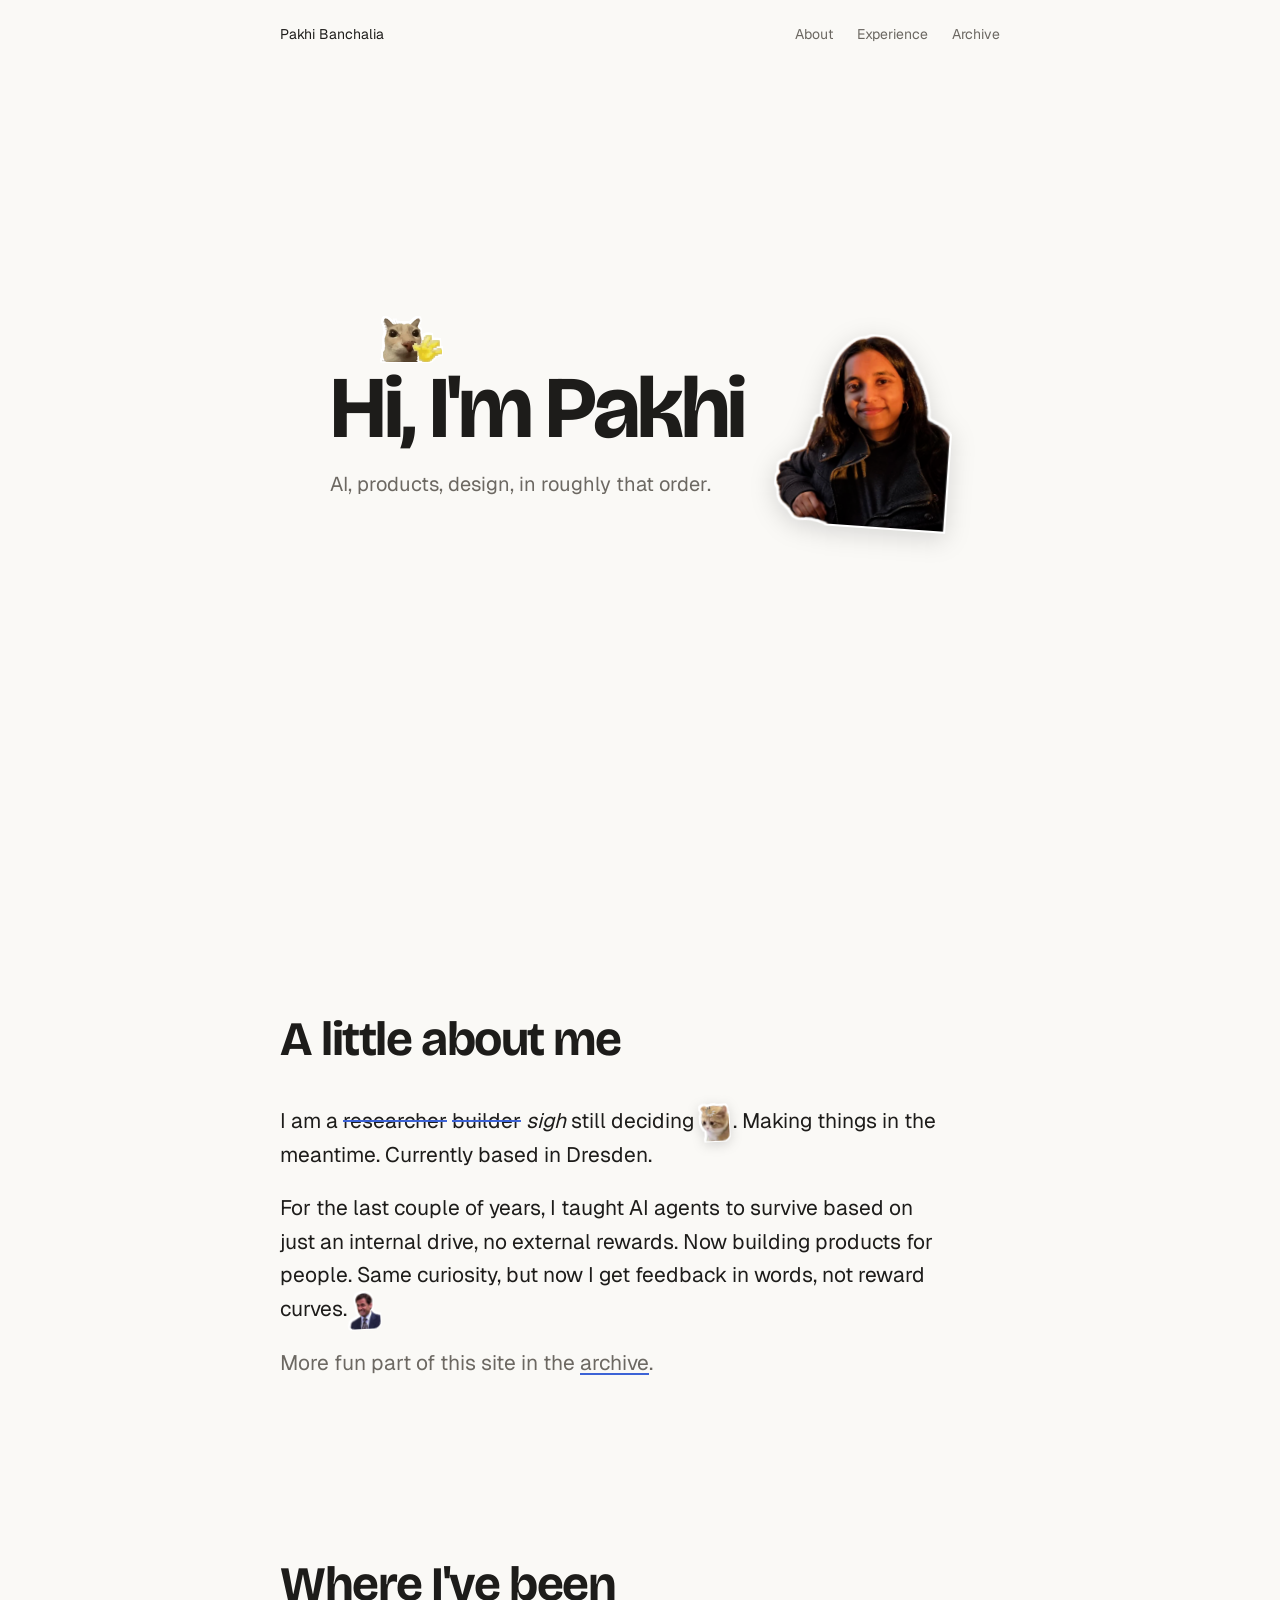
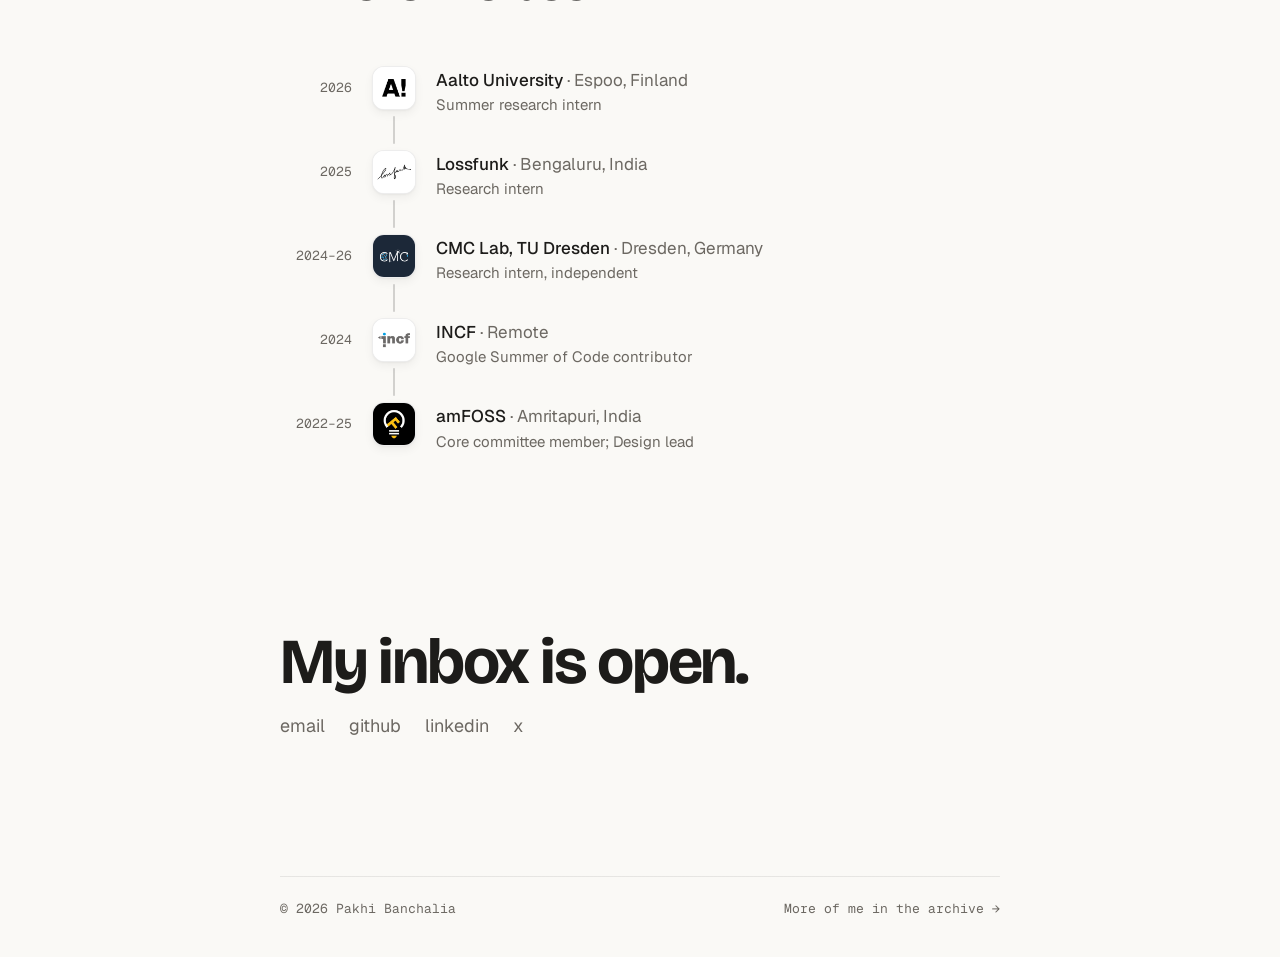
==== index.html @ 41690413 "Stickers, hover experience timeline, logos Hero: a waving cat sticker perched above the heading; the" ====
<!doctype html>
<html lang="en">
<head>
  <meta charset="utf-8">
  <meta name="viewport" content="width=device-width, initial-scale=1">
  <title>Pakhi Banchalia</title>
  <meta name="description" content="Pakhi Banchalia's corner of the internet.">
  <link rel="preconnect" href="https://fonts.googleapis.com">
  <link rel="preconnect" href="https://fonts.gstatic.com" crossorigin>
  <link href="https://fonts.googleapis.com/css2?family=Bricolage+Grotesque:opsz,wdth,wght@12..96,75..100,400..800&family=Geist:wght@400;500&family=Geist+Mono&display=swap" rel="stylesheet">
  <link rel="stylesheet" href="styles.css?v=2">
  <script src="palette.js"></script>
  <script src="hello.js?v=2" defer></script>
</head>
<body>
  <header class="top">
    <a class="name" href="/">Pakhi Banchalia</a>
    <nav aria-label="Main">
      <a href="#about">About</a>
      <a href="#experience">Experience</a>
      <a href="archive.html">Archive</a>
    </nav>
  </header>

  <main class="canvas">
    <div class="hello">
      <h1>Hi, I'm Pakhi</h1>
      <img class="wave pic-anim" src="assets/helou.webp" alt="" width="200" height="147">
      <figure class="me">
        <img src="assets/pakhi-cutout.png" alt="Pakhi, smiling, in a dark jacket" width="500" height="560">
      </figure>
      <p class="what" id="what" role="button" tabindex="0" aria-live="polite" title="Click for another">AI, products, design, in roughly that order.</p>
      <template id="what-lines">
        <span>AI, products, design, in roughly that order.</span>
        <span>I'm a <s>researcher</s> <s>builder</s> still deciding. Making things in the meantime.</span>
        <span>Somewhere between AI, product and design. Usually building something.</span>
        <span>Drop me into something I don't know yet. Give me a few weeks.</span>
        <span>Still figuring out my job title. Pretty sure it involves making things.</span>
      </template>
    </div>
  </main>

  <!-- Wireframe from here down: grey boxes stand in for real content. -->
  <section class="block" id="about">
    <header class="block-head">

      <h2>A little about me</h2>
    </header>
    <div class="about">
      <p>I am a <s>researcher</s> <s>builder</s> <em>sigh</em> still deciding<img class="pic pic-flip" src="assets/loading-cat.png" alt="An orange kitten with a loading spinner on its head" width="230" height="280">. Making things in the meantime. Currently based in Dresden.</p>
      <p>For the last couple of years, I taught AI agents to survive based on just an internal drive, no external rewards. Now building products for people. Same curiosity, but now I get feedback in words, not reward curves.<img class="pic pic-tuck pic-anim" src="assets/michael-scott.webp" alt="Michael Scott grimacing" width="160" height="171"></p>
      <p>More fun part of this site in the <a href="archive.html">archive</a>.</p>
    </div>
  </section>

  <section class="block" id="experience">
    <header class="block-head">

      <h2>Where I've been</h2>
    </header>
    <ul class="roles">
      <li>
        <span class="when">2026</span>
        <span class="logo" aria-hidden="true"><img src="assets/logos/aalto.png" alt="" width="160" height="160"></span>
        <div class="entry">
          <button class="head" type="button" aria-expanded="false">
            <span class="org">Aalto University <span class="loc">· Espoo, Finland</span></span>
            <span class="title">Summer research intern</span>
          </button>
          <div class="more"><p class="did">Worked on empowerment-based assistance in multi-agent RL: giving an assistant a real body in the environment and measuring how that changes the help it can give.</p></div>
        </div>
      </li>
      <li>
        <span class="when">2025</span>
        <span class="logo" aria-hidden="true"><img src="assets/logos/lossfunk.png" alt="" width="160" height="160"></span>
        <div class="entry">
          <button class="head" type="button" aria-expanded="false">
            <span class="org">Lossfunk <span class="loc">· Bengaluru, India</span></span>
            <span class="title">Research intern</span>
          </button>
          <div class="more"><p class="did">Built agents in Crafter that have to juggle hunger, energy and safety, and tested how different drives and rewards change the way they explore and survive.</p></div>
        </div>
      </li>
      <li>
        <span class="when">2024–26</span>
        <span class="logo" aria-hidden="true"><img src="assets/logos/cmc.png" alt="" width="160" height="160"></span>
        <div class="entry">
          <button class="head" type="button" aria-expanded="false">
            <span class="org">CMC Lab, TU Dresden <span class="loc">· Dresden, Germany</span></span>
            <span class="title">Research intern, independent</span>
          </button>
          <div class="more"><p class="did">Designed RL agents with internal drives to see what they keep and generalise as their tasks change, then decoded movement and internal state from their network activity.</p></div>
        </div>
      </li>
      <li>
        <span class="when">2024</span>
        <span class="logo" aria-hidden="true"><img src="assets/logos/incf.png" alt="" width="160" height="160"></span>
        <div class="entry">
          <button class="head" type="button" aria-expanded="false">
            <span class="org">INCF <span class="loc">· Remote</span></span>
            <span class="title">Google Summer of Code contributor</span>
          </button>
          <div class="more"><p class="did">Grew a worm embryo cell by cell with a graph neural cellular automaton, learning where each new cell sits in 3D as it divides. Also turned the embryo data into interactive maps, released as open-source code.</p></div>
        </div>
      </li>
      <li>
        <span class="when">2022–25</span>
        <span class="logo" aria-hidden="true"><img src="assets/logos/amfoss.png" alt="" width="160" height="160"></span>
        <div class="entry">
          <button class="head" type="button" aria-expanded="false">
            <span class="org">amFOSS <span class="loc">· Amritapuri, India</span></span>
            <span class="title">Core committee member; Design lead</span>
          </button>
          <div class="more"><p class="did">Helped run a student open-source community: weekly project check-ins, nudging stalled work, and linking members with staff and the founder. Also led the design team, including the amfoss.in redesign.</p></div>
        </div>
      </li>
    </ul>
  </section>

  <section class="block contact" id="contact">
    <p class="say">My inbox is open.</p>
    <p class="links"><a href="#">email</a><a href="#">github</a><a href="#">linkedin</a><a href="#">x</a></p>
  </section>

  <footer class="foot">
    <span>© 2026 Pakhi Banchalia</span>
    <a href="archive.html">More of me in the archive <span aria-hidden="true">→</span></a>
  </footer>
</body>
</html>
---- styles.css ----
:root {
  --display: "Bricolage Grotesque", "Geist", system-ui, sans-serif;
  --text: "Geist", system-ui, sans-serif;
  --mono: "Geist Mono", ui-monospace, monospace;

  /* One column for the whole site: header, sections and footer share it. */
  --page: 720px;
  --gutter: 32px;
}

/* Palettes. Everything on the site uses these four tokens, never a raw colour,
   so the background can be decided at the end. Soft and accent are tuned per
   palette to stay at 4.5:1 or better against the paper. */
:root,
[data-palette="off-white"]   { --paper: #faf9f6; --ink: #1d1c1a; --soft: #6c6862; --accent: #3c63d6; }
[data-palette="sage"]        { --paper: #e6ebe0; --ink: #1f241d; --soft: #5c6657; --accent: #46663f; }
[data-palette="deep-sage"]   { --paper: #d6dfcd; --ink: #1c2219; --soft: #525d4c; --accent: #3a5a34; }
[data-palette="baby-blue"]   { --paper: #e5eef6; --ink: #1a2028; --soft: #566577; --accent: #2f5ea8; }
[data-palette="powder-blue"] { --paper: #d6e5f1; --ink: #18202a; --soft: #4f6073; --accent: #24548f; }
[data-palette="butter"]      { --paper: #f7f1dc; --ink: #262116; --soft: #6d6450; --accent: #b0522a; }
[data-palette="blush"]       { --paper: #f6e8e5; --ink: #28201f; --soft: #73605d; --accent: #b03c5c; }
[data-palette="lavender"]    { --paper: #ebe8f4; --ink: #1f1d28; --soft: #625e75; --accent: #5a48b2; }
[data-palette="peach"]       { --paper: #f9e9de; --ink: #2a1f19; --soft: #76604f; --accent: #a2421c; }
[data-palette="mint"]        { --paper: #e3f2eb; --ink: #17231d; --soft: #53685d; --accent: #25775a; }
[data-palette="oat"]         { --paper: #efebe3; --ink: #221e19; --soft: #655d52; --accent: #7a4a2c; }

:root { --line: color-mix(in srgb, var(--ink) 9%, transparent); }

* { box-sizing: border-box; }

html { background: var(--paper); }

body {
  margin: 0;
  color: var(--ink);
  font-family: var(--text);
  font-size: 16px;
  line-height: 1.55;
  -webkit-font-smoothing: antialiased;
}

a { color: inherit; text-decoration: none; }

.top {
  display: flex;
  justify-content: space-between;
  align-items: center;
  flex-wrap: wrap;
  gap: 8px 20px;
  max-width: calc(var(--page) + 2 * var(--gutter));
  margin: 0 auto;
  padding: 24px var(--gutter);
  font-size: 14px;
}

.top .name { white-space: nowrap; }
.top nav { display: flex; gap: 24px; }
.top nav a { color: var(--soft); transition: color 0.2s; }
.top nav a:hover { color: var(--ink); }

.canvas {
  /* One screen tall, but capped so very tall monitors don't get a wall of space. */
  min-height: min(calc(100svh - 76px), 900px);
  display: grid;
  place-items: center;
  padding: 0 var(--gutter) min(12vh, 100px);
}

/* Hello: the heading and its cut-out share a row, the line sits under both. */
.hello {
  display: grid;
  grid-template-columns: auto auto;
  grid-template-areas:
    "title me"
    "what  me";
  align-items: center;
  column-gap: clamp(16px, 3vw, 36px);
  row-gap: 18px;
}

.hello h1 {
  grid-area: title;
  align-self: end;
  margin: 0;
  font-family: var(--display);
  font-weight: 700;
  font-size: clamp(48px, 8vw, 88px);
  line-height: 1;
  letter-spacing: -0.035em;
}

/* The waving cat perches on top of "Hi, I'm". It shares the heading's grid cell,
   sits on the heading's bottom edge, then is lifted by exactly one heading-height. */
.hello .wave {
  grid-area: title;
  justify-self: start;
  align-self: end;
  height: 44px;
  width: auto;
  transform: translate(52px, calc(-1 * clamp(48px, 8vw, 88px) - 2px));
}

.hello .what {
  grid-area: what;
  align-self: start;
  margin: 0;
  max-width: 32ch;
  font-size: clamp(17px, 1.6vw, 20px);
  line-height: 1.45;
  color: var(--soft);
  cursor: pointer;
  border-radius: 4px;
  transition: opacity 0.18s ease, transform 0.18s ease;
}

.hello .what:focus-visible { outline: 2px solid var(--accent); outline-offset: 4px; }
.hello .what.leaving { opacity: 0; transform: translateY(4px); }

.hello .what s,
.about s {
  text-decoration-thickness: 1.5px;
  text-decoration-color: var(--accent);
}

/* The cut-out sits like a sticker: slight tilt, white edge. */
.me {
  grid-area: me;
  margin: 0;
  width: clamp(110px, 14vw, 170px);
  transform: rotate(4deg);
}

.me img {
  display: block;
  width: 100%;
  height: auto;
  filter: drop-shadow(0 0 0 #fff) drop-shadow(2px 0 0 #fff) drop-shadow(-2px 0 0 #fff)
          drop-shadow(0 2px 0 #fff) drop-shadow(0 -2px 0 #fff) drop-shadow(0 6px 12px rgba(0, 0, 0, 0.14));
}

/* Moving stickers. The cut-out sits still until clicked, then swings like a
   wiper from its bottom edge: 1.2s per swing, 3 swings. The kitten looks
   left and right. */
.me img { transform-origin: 50% 100%; cursor: pointer; }
.me img.swinging { animation: sway 1.2s ease-in-out 3; }
@keyframes sway {
  0%, 100% { transform: rotate(0deg); }
  25% { transform: rotate(-4deg); }
  75% { transform: rotate(4deg); }
}

img.pic-flip { animation: look 1s steps(1) infinite; }
@keyframes look {
  0% { transform: rotate(-3deg) scaleX(1); }
  50% { transform: rotate(3deg) scaleX(-1); }
}

@media (prefers-reduced-motion: reduce) {
  .me img, img.pic-flip { animation: none; }
}

/* ── Sections below the fold ──────────────────────────── */

.block {
  position: relative;
  max-width: calc(var(--page) + 2 * var(--gutter));
  margin: 0 auto;
  padding: 120px var(--gutter) 40px;
}

.block-head { margin-bottom: 40px; }

.block h2 {
  margin: 0;
  font-family: var(--display);
  font-weight: 700;
  font-size: clamp(32px, 4.5vw, 48px);
  line-height: 1.05;
  letter-spacing: -0.03em;
}

.about { max-width: 60ch; }

.about p {
  margin: 0 0 20px;
  font-size: clamp(18px, 2vw, 21px);
  line-height: 1.6;
}

.about p:last-child { color: var(--soft); }

.about a {
  text-decoration: underline;
  text-decoration-color: var(--accent);
  text-decoration-thickness: 1.5px;
  text-underline-offset: 3px;
}

/* Little pictures that sit in the sentence. The placeholder chips become
   <img>s or looping gifs of each project. */
.pic {
  display: inline-block;
  width: 2.4em;
  height: 1.5em;
  vertical-align: -0.35em;
  border: 1.5px dashed color-mix(in srgb, var(--ink) 25%, transparent);
  border-radius: 7px;
  transform: rotate(-3deg);
}

.pic:nth-of-type(even) { transform: rotate(3deg); }

/* Cut-out stickers in a sentence: same white edge as the hero cut-out. */
img.pic {
  width: auto;
  height: 1.7em;
  margin: -0.25em 0.15em -0.25em 0.3em;
  vertical-align: middle;
  border: 0;
  filter: drop-shadow(0 0 0 #fff) drop-shadow(1.5px 0 0 #fff) drop-shadow(-1.5px 0 0 #fff)
          drop-shadow(0 1.5px 0 #fff) drop-shadow(0 -1.5px 0 #fff) drop-shadow(0 3px 6px rgba(0, 0, 0, 0.14));
}

/* Animated stickers: white edge only. A soft shadow redraws every frame
   as the outline changes, and reads as a shaky haze. */
img.pic-anim {
  filter: drop-shadow(0 0 0 #fff) drop-shadow(1.5px 0 0 #fff) drop-shadow(-1.5px 0 0 #fff)
          drop-shadow(0 1.5px 0 #fff) drop-shadow(0 -1.5px 0 #fff);
}

/* For cut-outs with empty space beside the subject (shoulders reaching the edge). */
img.pic-tuck { margin-left: 0; }

/* Experience: year, logo, then place and title. Clicking the title opens what
   I did there. A line runs between the logos, from one to the next. */
.roles {
  --logo: 44px;
  --when: 72px;
  --gap: 20px;
  --row: 16px;          /* space above and below each entry */
  list-style: none;
  margin: 0;
  padding: 0;
}

.roles li {
  position: relative;
  display: grid;
  grid-template-columns: var(--when) var(--logo) minmax(0, 1fr);
  column-gap: var(--gap);
  align-items: start;
  padding: var(--row) 0;
}

/* the line: from just under this logo to just above the next one */
.roles li:not(:last-child)::after {
  content: "";
  position: absolute;
  left: calc(var(--when) + var(--gap) + var(--logo) / 2 - 1px);
  top: calc(var(--row) + var(--logo) + 6px);
  bottom: calc(6px - var(--row));
  width: 2px;
  border-radius: 1px;
  background: color-mix(in srgb, var(--ink) 18%, transparent);
}

.roles .when {
  font: 13px/var(--logo) var(--mono);
  color: var(--soft);
  text-align: right;
  white-space: nowrap;
}

/* App-icon style: white tile, hairline border, soft lift. */
.roles .logo {
  display: grid;
  place-items: center;
  width: var(--logo);
  height: var(--logo);
  overflow: hidden;
  border-radius: 12px;
  background: #fff;
  border: 1px solid color-mix(in srgb, var(--ink) 8%, transparent);
  box-shadow: 0 1px 2px rgba(0, 0, 0, 0.04), 0 4px 10px rgba(0, 0, 0, 0.05);
  font: 600 11px var(--mono);
  color: var(--soft);
}
.roles .logo img { width: 100%; height: 100%; object-fit: cover; }



.roles .entry { min-width: 0; }

.roles .head {
  display: block;
  width: 100%;
  padding: 1px 0 0;
  border: 0;
  background: none;
  font: inherit;
  color: inherit;
  text-align: left;
  cursor: pointer;
}
.roles .head:focus-visible { outline: 2px solid var(--accent); outline-offset: 4px; border-radius: 4px; }

.roles .org { display: block; font-weight: 500; font-size: 17px; color: var(--ink); }
.roles .loc { font-weight: 400; color: var(--soft); }
.roles .title { color: var(--soft); font-size: 15px; }

/* What I did: folded to zero height, slides open. */
.roles .more {
  display: grid;
  grid-template-rows: 0fr;
  opacity: 0;
  transition: grid-template-rows 0.35s cubic-bezier(0.22, 1, 0.36, 1), opacity 0.25s ease;
}
.roles .did { min-height: 0; overflow: hidden; margin: 0; max-width: 54ch; color: var(--soft); font-size: 15px; }
.roles .did::before { content: ""; display: block; height: 8px; }

/* Open: hovered (mouse), focused (keyboard) or tapped (touch, .open). */
.roles li:has(.head:focus-visible) .more,
.roles li.open .more { grid-template-rows: 1fr; opacity: 1; }

/* The others step back while one is open. */
.roles li { transition: opacity 0.3s ease; }
.roles:has(.head:focus-visible, li.open) li:not(:has(.head:focus-visible), .open) { opacity: 0.35; }

@media (hover: hover) {
  .roles li:hover .more { grid-template-rows: 1fr; opacity: 1; }
  .roles li:hover .title { color: var(--ink); }
  .roles:has(li:hover) li:not(:hover) { opacity: 0.35; }
}

@media (prefers-reduced-motion: reduce) {
  .roles .more, .roles li { transition: none; }
}

.contact .say {
  margin: 0 0 18px;
  font-family: var(--display);
  font-weight: 700;
  font-size: clamp(40px, 6vw, 64px);
  letter-spacing: -0.035em;
  line-height: 1;
}

.contact .links { display: flex; flex-wrap: wrap; gap: 8px 24px; margin: 0; font-size: 18px; }
.contact .links a, .foot a { color: var(--soft); transition: color 0.2s; }
.contact .links a:hover, .foot a:hover { color: var(--ink); }

.foot {
  display: flex;
  justify-content: space-between;
  flex-wrap: wrap;
  gap: 8px 24px;
  max-width: calc(var(--page) + 2 * var(--gutter));
  margin: 96px auto 0;
  padding: 24px var(--gutter) 40px;
  /* A rule that stops at the column edges, not the window's. */
  background: linear-gradient(var(--line), var(--line)) var(--gutter) 0 / calc(100% - 2 * var(--gutter)) 1px no-repeat;
  font: 13px var(--mono);
  color: var(--soft);
}

/* ── Archive page ─────────────────────────────────────── */

.archive-intro { padding-top: 96px; }

.archive-intro h1 {
  margin: 0 0 16px;
  font-family: var(--display);
  font-weight: 700;
  font-size: clamp(48px, 8vw, 80px);
  line-height: 1;
  letter-spacing: -0.035em;
}

.archive-intro .lede { margin: 0 0 32px; max-width: 46ch; font-size: 18px; color: var(--soft); }

.jump { display: flex; flex-wrap: wrap; gap: 8px; }

.jump a {
  padding: 6px 13px;
  border: 1px solid var(--line);
  border-radius: 99px;
  font-size: 14px;
  background: color-mix(in srgb, var(--paper) 60%, #fff);
  transition: border-color 0.2s;
}

.jump a:hover { border-color: var(--soft); }

.shelf { display: grid; gap: 16px; }
.shelf-songs { grid-template-columns: repeat(4, minmax(0, 1fr)); }
.shelf-posters { grid-template-columns: repeat(5, minmax(0, 1fr)); }

/* Wireframe placeholders. These go away as real content arrives. */
.ph {
  display: grid;
  place-items: center;
  border: 1.5px dashed color-mix(in srgb, var(--ink) 20%, transparent);
  border-radius: 14px;
  font: 12px var(--mono);
  color: var(--soft);
}

.ph-square { aspect-ratio: 1; padding: 12px; text-align: center; }
.ph-poster { aspect-ratio: 2 / 3; }
.ph-gallery { aspect-ratio: 16 / 7; }

@media (max-width: 720px) {
  :root { --gutter: 16px; }
  .block { padding-top: 88px; padding-bottom: 24px; }
  /* phones: the year moves above the place name, the logo keeps its column */
  .roles { --logo: 38px; --gap: 14px; }
  .roles li { grid-template-columns: var(--logo) minmax(0, 1fr); }
  .roles li:not(:last-child)::after { left: calc(var(--logo) / 2 - 1px); }
  .roles .when { grid-column: 2; grid-row: 1; text-align: left; line-height: 1.4; font-size: 12px; }
  .roles .logo { grid-column: 1; grid-row: 1 / span 2; }
  .roles .entry { grid-column: 2; grid-row: 2; }
  .shelf-songs { grid-template-columns: repeat(2, minmax(0, 1fr)); }
  .shelf-posters { grid-template-columns: repeat(3, minmax(0, 1fr)); }
  .ph-gallery { aspect-ratio: 4 / 3; }
}

@media (max-width: 560px) {
  .hello {
    grid-template-columns: 1fr;
    grid-template-areas: "me" "title" "what";
    justify-items: start;
  }
  .me { width: 104px; }
  .hello .wave { display: none; } /* the photo sits right above the heading here */
}

@media (max-width: 560px) {
  .top { padding-top: 20px; padding-bottom: 20px; }
  .top nav { gap: 14px; }
}
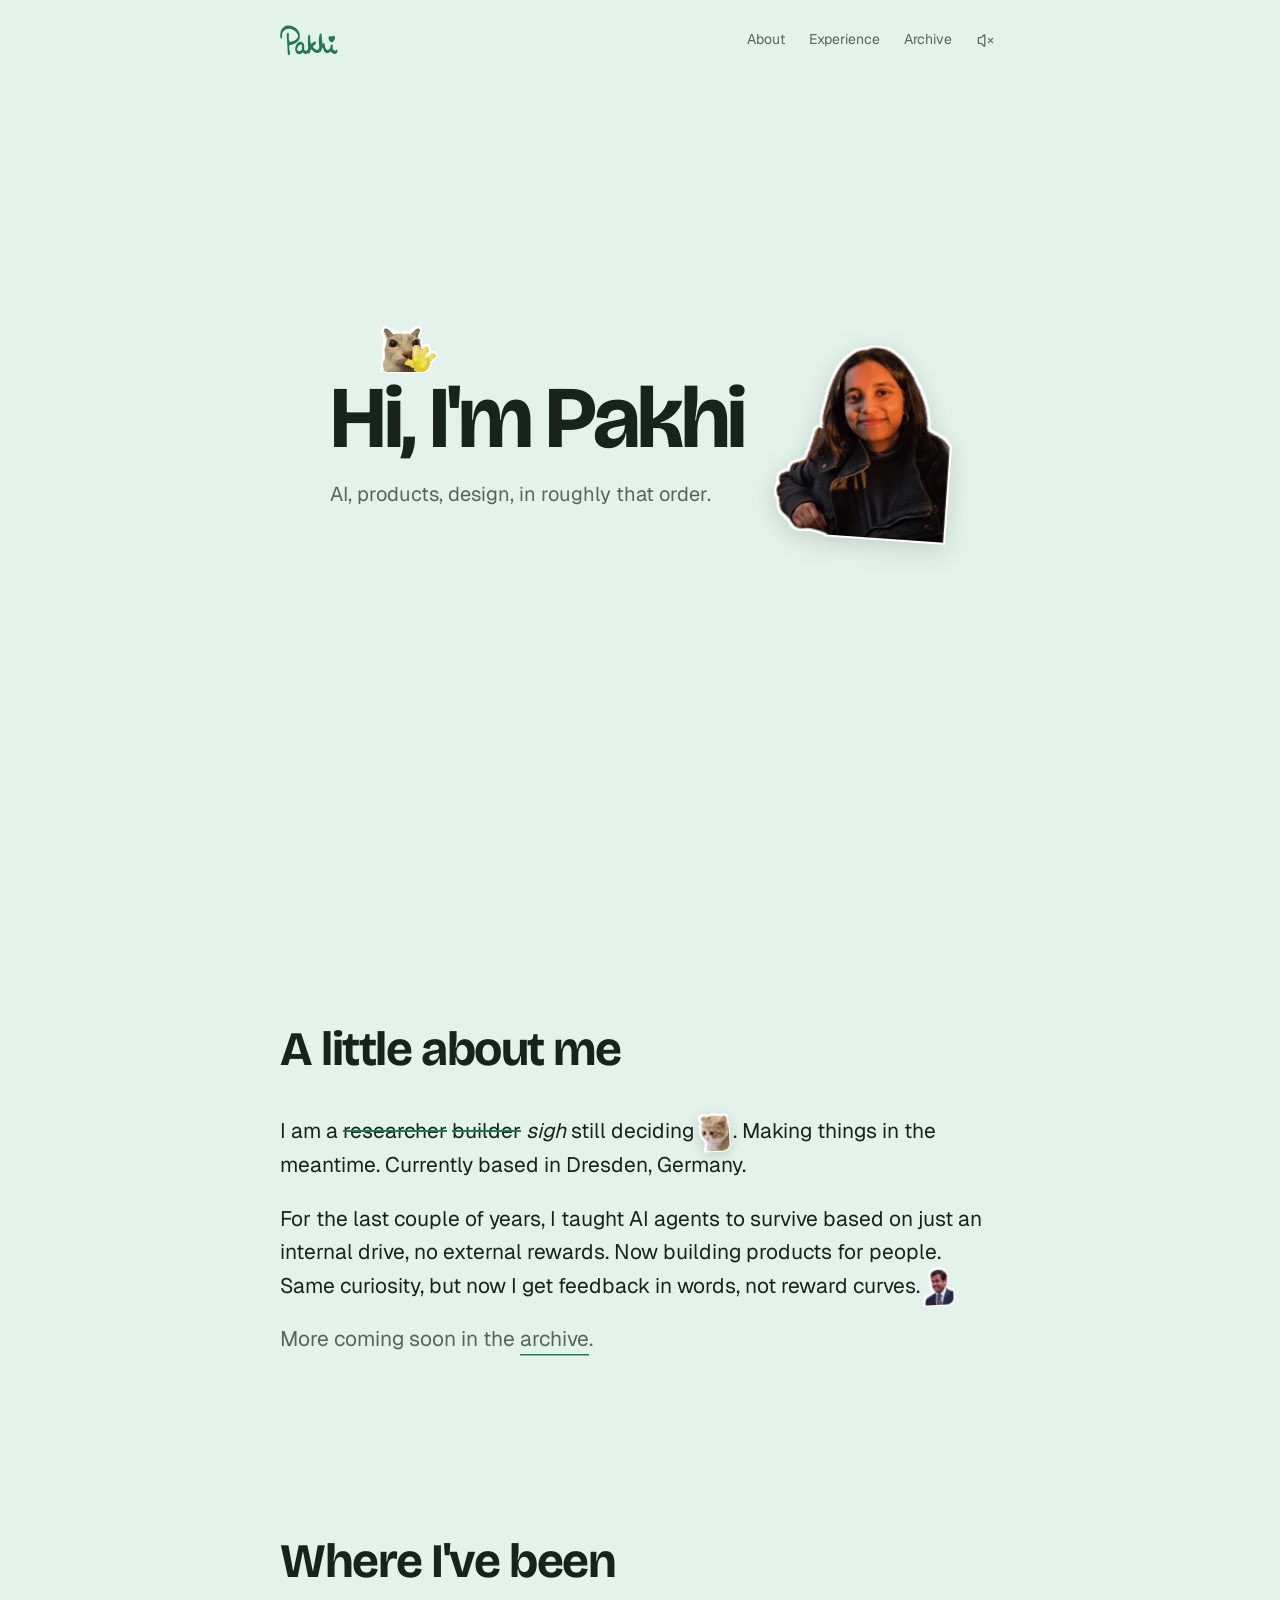
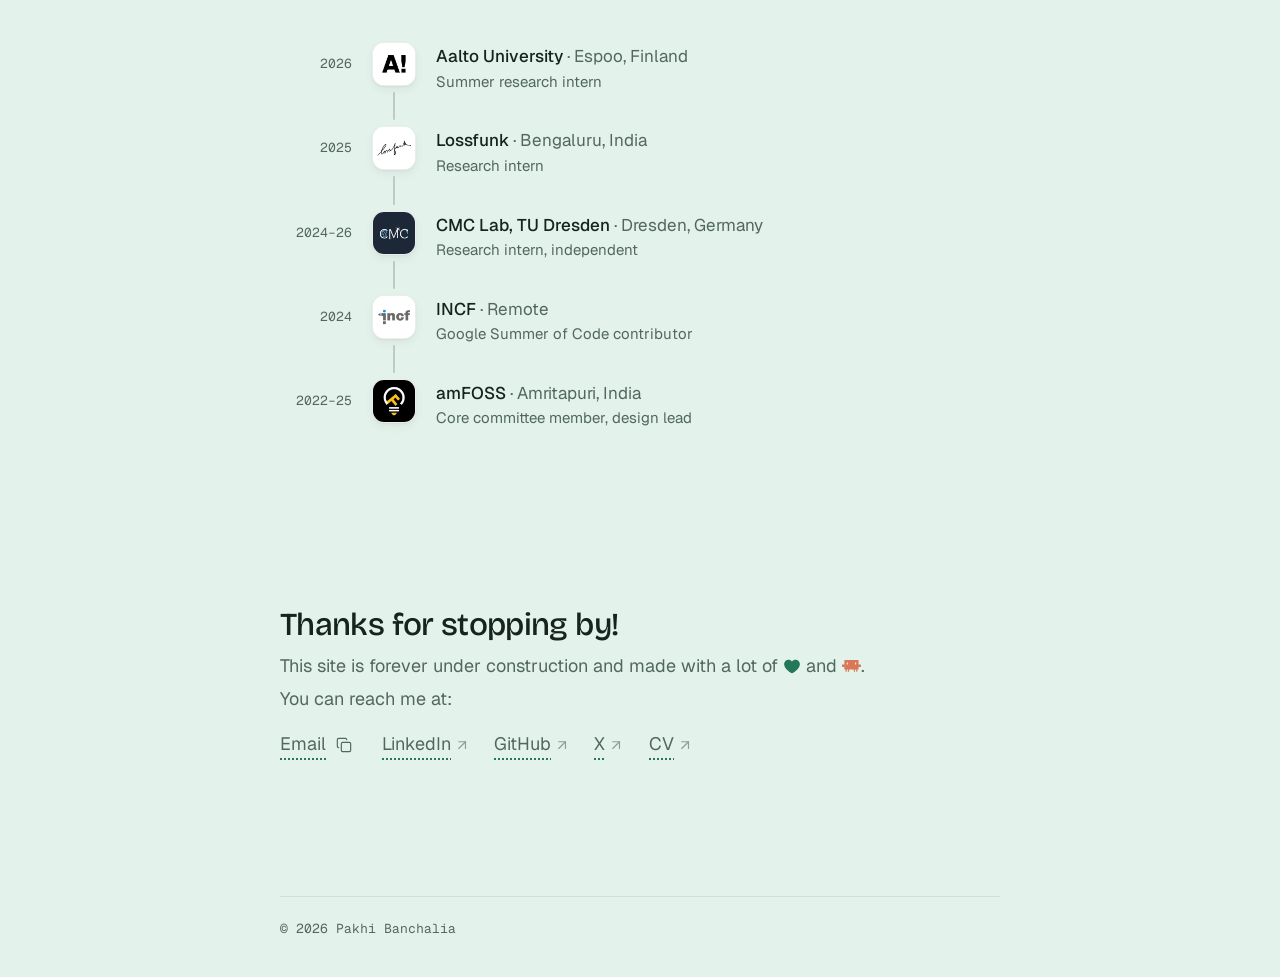
==== commit 461aecd3: "Signature, links, contact, music and sounds Navbar: my handwritten marker signature, tilted, see-saw" ====
--- a/index.html
+++ b/index.html
@@ -1,5 +1,5 @@
 <!doctype html>
-<html lang="en">
+<html lang="en" data-palette="mint">
 <head>
   <meta charset="utf-8">
   <meta name="viewport" content="width=device-width, initial-scale=1">
@@ -8,35 +8,32 @@
   <link rel="preconnect" href="https://fonts.googleapis.com">
   <link rel="preconnect" href="https://fonts.gstatic.com" crossorigin>
   <link href="https://fonts.googleapis.com/css2?family=Bricolage+Grotesque:opsz,wdth,wght@12..96,75..100,400..800&family=Geist:wght@400;500&family=Geist+Mono&display=swap" rel="stylesheet">
-  <link rel="stylesheet" href="styles.css?v=2">
-  <script src="palette.js"></script>
-  <script src="hello.js?v=2" defer></script>
+  <link rel="stylesheet" href="styles.css?v=35">
+  <script src="palette.js?v=2"></script>
+  <script src="sfx.js?v=4" defer></script>
+  <script src="music.js?v=2" defer></script>
+  <script src="contact.js?v=3" defer></script>
+  <script src="hello.js?v=6" defer></script>
 </head>
 <body>
   <header class="top">
-    <a class="name" href="/">Pakhi Banchalia</a>
+    <a class="name" href="./" aria-label="Pakhi Banchalia, home"><svg class="sig" viewBox="0 0 762 423" fill="currentColor" aria-hidden="true"><path d="M0 0 C0.7 0.6 0.7 0.6 4.4 3.9 C5.7 5 6.9 6.1 8.2 7.2 C26.5 23.8 38.8 43.6 46.4 66.9 C47 68.6 47.5 70.4 48.1 72.1 C55 104.2 52.4 137 34.4 164.9 C32.1 167.2 29.8 169.6 27.4 171.9 C26.3 173.2 25.1 174.5 24 175.9 C-0.6 203.4 -34.1 215.4 -69.6 220.9 C-73.2 221.1 -76.8 221.3 -80.4 221.4 C-89.6 221.9 -89.6 221.9 -93.6 224.9 C-100.8 246.5 -94.9 280.2 -92.4 302.3 C-88.9 332.8 -88.9 332.8 -94.6 346.9 C-98.6 350.9 -98.6 350.9 -101.6 351.9 C-110.6 351.9 -110.6 351.9 -116.6 347.9 C-121.1 338.9 -121.7 333.5 -121.2 323.7 C-120.5 310.5 -120.5 297.2 -120.5 284 C-120.5 282.7 -120.5 282.7 -120.5 276.3 C-120.5 271 -120.5 265.7 -120.5 260.4 C-120.5 252.4 -120.5 244.4 -120.5 236.4 C-120.5 211.9 -120.6 187.5 -121.4 163 C-121.8 149.9 -121.8 136.9 -121.8 123.8 C-121.8 121.3 -121.8 118.7 -121.8 116.1 C-121.9 78.2 -121.9 78.2 -115.6 63.9 C-109.6 58.9 -109.6 58.9 -102.6 58.9 C-94.8 65.4 -94.1 70.2 -92.6 79.9 C-92.2 89.4 -93.3 98.5 -94.6 107.9 C-95.9 118 -95.9 127.8 -95.9 137.9 C-96 139.9 -96 141.9 -96 144 C-96 144.9 -96 144.9 -96.1 149.8 C-96.1 151.6 -96.1 153.3 -96.1 155.1 C-95.1 165 -89.3 171.2 -82.6 177.9 C-61.5 185 -35.8 172.6 -16.9 163.4 C-8 158.7 -1.2 152.5 5.8 145.5 C9.4 141.9 9.4 141.9 14.4 137.9 C24.6 124.7 28.1 113.6 27.4 96.9 C23.3 81.4 15.8 68.1 5.4 55.9 C4.1 54.3 2.7 52.6 1.4 50.9 C-12.8 36.7 -26.4 25.6 -44.6 16.9 C-47 15.7 -49.4 14.5 -51.8 13.2 C-77.9 2.3 -107.2 3.5 -133.6 12.9 C-143.3 17.3 -150 23.6 -157.6 30.9 C-159.2 32.2 -160.8 33.5 -162.4 34.8 C-170.6 42.9 -175.1 53.1 -178.6 63.9 C-179.3 66 -180 68.1 -180.8 70.3 C-183.9 81.5 -187.4 95.6 -183.6 106.9 C-183.4 114.6 -183.5 120.5 -185.6 127.9 C-186.3 128.6 -186.3 128.6 -189.6 131.9 C-195.6 131.9 -195.6 131.9 -202.6 125.9 C-211.9 109.1 -209.9 86 -205.6 67.9 C-205.4 65.9 -205.1 63.9 -204.8 61.8 C-198.9 27.8 -181 0.8 -153.6 -19.8 C-106.8 -50.3 -39.7 -34.9 0 0 Z " transform="translate(216.625,43.0625)"/><path d="M0 0 C8 1 8 1 13 6 C15 13.8 15.2 21.2 15.1 29.2 C15 30.4 15 30.4 15 36.3 C14.9 38.8 14.9 41.3 14.9 43.8 C14.7 64.2 15.5 83.8 18.2 104 C19.1 112.5 18.5 120.5 18 129 C20 133 20 133 22 134 C28 134 28 134 33 132 C41 132 41 132 46 136 C48.1 141.4 48.6 145.6 49.1 151.4 C49.3 153.4 49.6 155.5 49.8 157.6 C50.2 161.9 50.6 166.2 51 170.6 C51.1 171.6 51.1 171.6 51.6 176.8 C51.8 178.7 51.9 180.6 52.1 182.5 C54.5 197.2 61.6 208.6 72 219 C79.6 222.2 83.9 222.5 92 222 C107.1 215.3 114.3 206 121 191 C121.4 188.4 121.7 185.8 122.1 183.1 C124.2 173.2 128.1 159 137 153 C144 153 144 153 150 157 C156.8 170.7 153.7 185.6 151 200 C151 211.9 152.9 218.5 160.8 227.2 C168 233.7 174.7 237.6 184.4 238.6 C191.3 237.9 193.3 235.9 198 231 C203 226 203 226 207 225 C213 230 213 230 213.8 235.7 C212.1 251.7 207.2 265.5 195 276 C184.1 280.8 176.4 283 164.7 279.5 C147.7 272.7 138.2 264.3 128 249 C124 247 124 247 118 248 C117 248.8 117 248.8 111.9 252.7 C100.1 261.8 90.7 265.5 76 265 C60.1 262.2 49.3 253.1 39 241 C31.2 228.3 28.2 214.5 25.9 199.9 C25 195 25 195 22 192 C20 192 18 192 16 192 C12.9 196.4 12.9 196.4 10 202 C9.2 203.5 8.3 205 7.4 206.5 C5 212 5 212 2.5 221.1 C-0.7 232.4 -3 236.8 -13 243 C-13.9 243.1 -13.9 243.1 -18.4 243.4 C-25 244.1 -27.8 246.1 -33 250 C-41 255.4 -46 255.2 -55.6 255.3 C-57.8 255.3 -60.1 255.4 -62.4 255.4 C-82.3 254.1 -97.7 240.8 -111 227 C-113.7 223.7 -116.4 220.4 -119 217 C-123.7 212 -126.8 209.1 -133 206 C-135.3 206.3 -137.6 206.7 -140 207 C-144.1 215.9 -145.3 225.6 -147 235.1 C-148.8 243.7 -150.8 248.8 -157 255 C-164 257.8 -169.1 256.7 -176 254 C-183.4 254 -187.4 256.6 -194 260 C-205.2 262.8 -213.6 262 -224 257 C-231.5 251.4 -235.6 246.4 -241 239 C-243 238 -243 238 -249 238 C-253.8 240.9 -258.2 244.2 -262.8 247.6 C-275 255.6 -286.5 257.7 -301 257 C-314.6 253.8 -323.9 247.6 -332.4 236.6 C-345 214.2 -346.3 195.7 -341 171 C-340.8 170.1 -340.8 170.1 -340 165.8 C-334.7 140.4 -316.9 116.9 -295.6 102.3 C-284.3 95.6 -276.4 94.1 -263 95 C-251 98.5 -245.3 103.8 -238 114 C-236.5 115.2 -235 116.3 -233.4 117.5 C-227.6 122.1 -225.4 126.4 -223.8 133.6 C-222.3 148.1 -222.9 161.6 -225 176 C-225.7 191.6 -225.7 202.1 -216 215 C-209.9 219.8 -208 221 -200 221 C-188.4 215.2 -181.3 208.3 -175 197 C-171.1 183.3 -171.8 168.9 -171.8 154.8 C-171.7 151.1 -171.7 147.4 -171.7 143.8 C-171.6 138 -171.6 132.3 -171.5 126.6 C-171.5 121 -171.4 115.4 -171.4 109.9 C-171.4 108.2 -171.4 106.5 -171.4 104.8 C-171.2 92.7 -170.2 81 -169 69 C-168.8 65.1 -168.7 61.2 -168.6 57.2 C-167.9 40.4 -165.9 25.9 -156 12 C-154 11 -154 11 -146 11 C-139 17 -139 17 -137 26 C-137 29.6 -137.1 33.3 -137.3 36.9 C-137.4 38.7 -137.5 40.5 -137.6 42.4 C-137.9 46.2 -138.2 49.9 -138.5 53.6 C-140.1 71.6 -138.6 89.3 -136.8 107.2 C-136.5 109.3 -136.3 111.4 -136.1 113.5 C-134.5 128.5 -134.5 128.5 -130 133 C-122.3 130.4 -117.4 126 -111 121 C-108.7 119.3 -106.3 117.7 -103.9 116 C-97.4 111.3 -91.2 106.2 -85 101 C-81 99 -81 99 -75 100 C-67.1 109.5 -67.6 116.8 -68 129 C-72.4 137.9 -78.8 143.5 -87 149 C-90.7 152 -94.3 155 -98 158 C-99.3 159 -99.3 159 -106 164 C-108 167 -108 167 -108 173 C-96.7 190 -80 209.3 -60 216 C-50.2 216 -44.7 214.1 -37 208 C-21.7 188.4 -23.3 159.1 -25.6 135.1 C-28.1 95.3 -26.4 38.2 -5 4 C-3.4 2.7 -1.7 1.4 0 0 Z M-298 149 C-310.2 163.1 -319.9 177 -319 196 C-314.2 206.8 -310 213.3 -299 218 C-285.4 218.9 -275.9 216.2 -265 208 C-257.1 200.1 -254.3 195.8 -253.6 184.6 C-253.7 182.4 -253.8 180.2 -253.8 177.9 C-254 170.7 -253.9 164.2 -253 157 C-252.8 151 -252.8 145 -253 139 C-257 135 -257 135 -259 134 C-276 134 -285.1 138.2 -298 149 Z " transform="translate(541,133)"/><path d="M0 0 C6.3 4.2 9.2 7 12 14 C14.7 28.4 10.6 43.6 3 56 C1.7 57.7 0.4 59.3 -1 61 C-3 63.6 -5 66.3 -7 69 C-11.9 74.9 -17.5 81.5 -25 84 C-38.6 84 -47 79 -56.6 69.6 C-69 54.5 -72 42.8 -72 23 C-71.1 13.7 -70.3 11.4 -64 4 C-55 0.1 -48.3 0.6 -39 3 C-38.1 3.4 -38.1 3.4 -33.8 5.6 C-29 8 -29 8 -22 8 C-18.6 5.8 -15.3 3.4 -12 1 C-9 0 -9 0 0 0 Z " transform="translate(717,174)"/></svg></a>
     <nav aria-label="Main">
-      <a href="#about">About</a>
-      <a href="#experience">Experience</a>
-      <a href="archive.html">Archive</a>
+      <a class="wavy" href="#about">About</a>
+      <a class="wavy" href="#experience">Experience</a>
+      <a class="wavy soon" href="archive.html" data-soon>Archive</a>
+          <button class="sound" type="button" aria-pressed="false" aria-label="Play music: chocolate milk"><svg class="icon i-off" viewBox="0 0 24 24" fill="none" stroke="currentColor" stroke-width="1.75" stroke-linecap="round" stroke-linejoin="round" aria-hidden="true"><path d="M11 4.702a.705.705 0 0 0-1.203-.498L6.413 7.587A1.4 1.4 0 0 1 5.416 8H3a1 1 0 0 0-1 1v6a1 1 0 0 0 1 1h2.416a1.4 1.4 0 0 1 .997.413l3.383 3.384A.705.705 0 0 0 11 19.298z"/><line x1="22" x2="16" y1="9" y2="15"/><line x1="16" x2="22" y1="9" y2="15"/></svg><svg class="icon i-on" viewBox="0 0 24 24" fill="none" stroke="currentColor" stroke-width="1.75" stroke-linecap="round" stroke-linejoin="round" aria-hidden="true"><path d="M11 4.702a.705.705 0 0 0-1.203-.498L6.413 7.587A1.4 1.4 0 0 1 5.416 8H3a1 1 0 0 0-1 1v6a1 1 0 0 0 1 1h2.416a1.4 1.4 0 0 1 .997.413l3.383 3.384A.705.705 0 0 0 11 19.298z"/><path d="M16 9a5 5 0 0 1 0 6"/><path d="M19.364 18.364a9 9 0 0 0 0-12.728"/></svg><span class="now" aria-hidden="true">♪ chocolate milk</span></button>
     </nav>
   </header>
 
   <main class="canvas">
     <div class="hello">
-      <h1>Hi, I'm Pakhi</h1>
+      <h1><span class="hi">Hi<span class="comma">,</span><img class="wave-m pic-anim" src="assets/helou.webp" alt="" width="200" height="147"></span> <span class="name">I'm Pakhi</span></h1>
       <img class="wave pic-anim" src="assets/helou.webp" alt="" width="200" height="147">
       <figure class="me">
-        <img src="assets/pakhi-cutout.png" alt="Pakhi, smiling, in a dark jacket" width="500" height="560">
+        <img src="assets/pakhi-cutout.webp" alt="Pakhi, smiling, in a dark jacket" width="500" height="560">
       </figure>
-      <p class="what" id="what" role="button" tabindex="0" aria-live="polite" title="Click for another">AI, products, design, in roughly that order.</p>
-      <template id="what-lines">
-        <span>AI, products, design, in roughly that order.</span>
-        <span>I'm a <s>researcher</s> <s>builder</s> still deciding. Making things in the meantime.</span>
-        <span>Somewhere between AI, product and design. Usually building something.</span>
-        <span>Drop me into something I don't know yet. Give me a few weeks.</span>
-        <span>Still figuring out my job title. Pretty sure it involves making things.</span>
-      </template>
+      <p class="what">AI, products, design, in roughly that order.</p>
     </div>
   </main>
 
@@ -47,9 +44,9 @@
       <h2>A little about me</h2>
     </header>
     <div class="about">
-      <p>I am a <s>researcher</s> <s>builder</s> <em>sigh</em> still deciding<img class="pic pic-flip" src="assets/loading-cat.png" alt="An orange kitten with a loading spinner on its head" width="230" height="280">. Making things in the meantime. Currently based in Dresden.</p>
+      <p>I am a <s>researcher</s> <s>builder</s> <em>sigh</em> still deciding<img class="pic pic-flip" src="assets/loading-cat.png" alt="An orange kitten with a loading spinner on its head" width="230" height="280">. Making things in the meantime. Currently based in Dresden, Germany.</p>
       <p>For the last couple of years, I taught AI agents to survive based on just an internal drive, no external rewards. Now building products for people. Same curiosity, but now I get feedback in words, not reward curves.<img class="pic pic-tuck pic-anim" src="assets/michael-scott.webp" alt="Michael Scott grimacing" width="160" height="171"></p>
-      <p>More fun part of this site in the <a href="archive.html">archive</a>.</p>
+      <p>More coming soon in the <a class="wavy lined soon" href="archive.html" data-soon>archive</a>.</p>
     </div>
   </section>
 
@@ -63,68 +60,70 @@
         <span class="when">2026</span>
         <span class="logo" aria-hidden="true"><img src="assets/logos/aalto.png" alt="" width="160" height="160"></span>
         <div class="entry">
-          <button class="head" type="button" aria-expanded="false">
-            <span class="org">Aalto University <span class="loc">· Espoo, Finland</span></span>
+          <div class="head">
+            <span class="org"><a href="https://www.aalto.fi/en" target="_blank" rel="noreferrer">Aalto University</a> <span class="loc">· Espoo, Finland</span></span>
             <span class="title">Summer research intern</span>
-          </button>
-          <div class="more"><p class="did">Worked on empowerment-based assistance in multi-agent RL: giving an assistant a real body in the environment and measuring how that changes the help it can give.</p></div>
+          </div>
+          <div class="more"><div class="inner"><p class="did">Worked on empowerment-based assistance in multi-agent RL: giving an assistant a real body in the environment and measuring how that changes the help it can give.</p></div></div>
         </div>
       </li>
       <li>
         <span class="when">2025</span>
         <span class="logo" aria-hidden="true"><img src="assets/logos/lossfunk.png" alt="" width="160" height="160"></span>
         <div class="entry">
-          <button class="head" type="button" aria-expanded="false">
-            <span class="org">Lossfunk <span class="loc">· Bengaluru, India</span></span>
+          <div class="head">
+            <span class="org"><a href="https://lossfunk.com/" target="_blank" rel="noreferrer">Lossfunk</a> <span class="loc">· Bengaluru, India</span></span>
             <span class="title">Research intern</span>
-          </button>
-          <div class="more"><p class="did">Built agents in Crafter that have to juggle hunger, energy and safety, and tested how different drives and rewards change the way they explore and survive.</p></div>
+          </div>
+          <div class="more"><div class="inner"><p class="did">Built agents in Crafter that have to juggle hunger, energy and safety, and tested how different drives and rewards change the way they explore and survive.</p></div></div>
         </div>
       </li>
       <li>
         <span class="when">2024–26</span>
         <span class="logo" aria-hidden="true"><img src="assets/logos/cmc.png" alt="" width="160" height="160"></span>
         <div class="entry">
-          <button class="head" type="button" aria-expanded="false">
-            <span class="org">CMC Lab, TU Dresden <span class="loc">· Dresden, Germany</span></span>
+          <div class="head">
+            <span class="org"><a href="https://shervinsafavi.github.io/cmclab/" target="_blank" rel="noreferrer">CMC Lab</a>, TU Dresden <span class="loc">· Dresden, Germany</span></span>
             <span class="title">Research intern, independent</span>
-          </button>
-          <div class="more"><p class="did">Designed RL agents with internal drives to see what they keep and generalise as their tasks change, then decoded movement and internal state from their network activity.</p></div>
+          </div>
+          <div class="more"><div class="inner"><p class="did">Designed RL agents with internal drives to see what they keep and generalise as their tasks change, then decoded movement and internal state from their network activity.</p><p class="refs"><a href="https://pure.mpg.de/pubman/faces/ViewItemOverviewPage.jsp?itemId=item_3681220" target="_blank" rel="noreferrer">Bernstein 2025</a> <span aria-hidden="true">·</span> <a href="https://brainconf.u-bordeaux.fr/assets/Group/24/BrainBody_Abstract_Book.pdf" target="_blank" rel="noreferrer">BrainBody 2025 talk</a></p></div></div>
         </div>
       </li>
       <li>
         <span class="when">2024</span>
         <span class="logo" aria-hidden="true"><img src="assets/logos/incf.png" alt="" width="160" height="160"></span>
         <div class="entry">
-          <button class="head" type="button" aria-expanded="false">
-            <span class="org">INCF <span class="loc">· Remote</span></span>
-            <span class="title">Google Summer of Code contributor</span>
-          </button>
-          <div class="more"><p class="did">Grew a worm embryo cell by cell with a graph neural cellular automaton, learning where each new cell sits in 3D as it divides. Also turned the embryo data into interactive maps, released as open-source code.</p></div>
+          <div class="head">
+            <span class="org"><a href="https://www.incf.org/" target="_blank" rel="noreferrer">INCF</a> <span class="loc">· Remote</span></span>
+            <span class="title"><a href="https://summerofcode.withgoogle.com/archive/2024/projects/TcBeD9Pl" target="_blank" rel="noreferrer">Google Summer of Code</a> contributor</span>
+          </div>
+          <div class="more"><div class="inner"><p class="did">Grew a worm embryo cell by cell with a graph neural cellular automaton, learning where each new cell sits in 3D as it divides. Also turned the embryo data into interactive maps, released as <a href="https://github.com/DevoLearn/DevoGraph/tree/main/Growing-GNN" target="_blank" rel="noreferrer">open-source code</a>.</p><p class="refs"><a href="https://medium.com/orel-group/developing-adaptive-neural-networks-growing-graphs-for-dynamic-data-representation-286d9ad6c24c" target="_blank" rel="noreferrer">Write-up on Medium</a></p></div></div>
         </div>
       </li>
       <li>
         <span class="when">2022–25</span>
         <span class="logo" aria-hidden="true"><img src="assets/logos/amfoss.png" alt="" width="160" height="160"></span>
         <div class="entry">
-          <button class="head" type="button" aria-expanded="false">
-            <span class="org">amFOSS <span class="loc">· Amritapuri, India</span></span>
-            <span class="title">Core committee member; Design lead</span>
-          </button>
-          <div class="more"><p class="did">Helped run a student open-source community: weekly project check-ins, nudging stalled work, and linking members with staff and the founder. Also led the design team, including the amfoss.in redesign.</p></div>
+          <div class="head">
+            <span class="org"><a href="https://amfoss.in/" target="_blank" rel="noreferrer">amFOSS</a> <span class="loc">· Amritapuri, India</span></span>
+            <span class="title">Core committee member, design lead</span>
+          </div>
+          <div class="more"><div class="inner"><p class="did">Helped run a student open-source community: weekly project check-ins, nudging stalled work, and linking members with staff and the founder. Also led the design team, including the <a href="https://amfoss.in/" target="_blank" rel="noreferrer">amfoss.in</a> redesign.</p></div></div>
         </div>
       </li>
     </ul>
   </section>
 
   <section class="block contact" id="contact">
-    <p class="say">My inbox is open.</p>
-    <p class="links"><a href="#">email</a><a href="#">github</a><a href="#">linkedin</a><a href="#">x</a></p>
+    <h2 class="say">Thanks for stopping by!</h2>
+    <p class="thanks">This site is forever under construction and made with a lot of <svg class="ph-heart" viewBox="0 0 256 256" fill="currentColor" aria-hidden="true"><path d="M240,102c0,70-103.79,126.66-108.21,129a8,8,0,0,1-7.58,0C119.79,228.66,16,172,16,102A62.07,62.07,0,0,1,78,40c20.65,0,38.73,8.88,50,23.89C139.27,48.88,157.35,40,178,40A62.07,62.07,0,0,1,240,102Z"/></svg> and <svg class="mascot" viewBox="0 0 24 24" aria-hidden="true"><path fill="#D97757" fill-rule="evenodd" clip-rule="evenodd" d="M20.998 10.949H24v3.102h-3v3.028h-1.487V20H18v-2.921h-1.487V20H15v-2.921H9V20H7.488v-2.921H6V20H4.487v-2.921H3V14.05H0V10.95h3V5h17.998v5.949zM6 10.949h1.488V8.102H6v2.847zm10.51 0H18V8.102h-1.49v2.847z"/></svg>.</p>
+    <p class="thanks reach">You can reach me at:</p>
+    <p class="links"><span class="email"><a href="mailto:pakhibanchalia24@gmail.com"><span class="t">Email</span></a><button class="copy" type="button" data-copy="pakhibanchalia24@gmail.com" aria-label="Copy email address"><svg class="icon i-copy" viewBox="0 0 24 24" fill="none" stroke="currentColor" stroke-width="1.75" stroke-linecap="round" stroke-linejoin="round" aria-hidden="true"><rect width="14" height="14" x="8" y="8" rx="2" ry="2"/><path d="M4 16c-1.1 0-2-.9-2-2V4c0-1.1.9-2 2-2h10c1.1 0 2 .9 2 2"/></svg><svg class="icon i-done" viewBox="0 0 24 24" fill="none" stroke="currentColor" stroke-width="1.75" stroke-linecap="round" stroke-linejoin="round" aria-hidden="true"><path d="M20 6 9 17l-5-5"/></svg><span class="copied" aria-live="polite"></span></button></span><a href="https://www.linkedin.com/in/pakhibanchalia/" target="_blank" rel="noreferrer"><span class="t">LinkedIn</span> <svg class="icon" viewBox="0 0 24 24" fill="none" stroke="currentColor" stroke-width="1.75" stroke-linecap="round" stroke-linejoin="round" aria-hidden="true"><path d="M7 7h10v10"/><path d="M7 17 17 7"/></svg></a><a href="https://github.com/PakhiBanchalia" target="_blank" rel="noreferrer"><span class="t">GitHub</span> <svg class="icon" viewBox="0 0 24 24" fill="none" stroke="currentColor" stroke-width="1.75" stroke-linecap="round" stroke-linejoin="round" aria-hidden="true"><path d="M7 7h10v10"/><path d="M7 17 17 7"/></svg></a><a href="https://x.com/PakhiBanchalia" target="_blank" rel="noreferrer"><span class="t">X</span> <svg class="icon" viewBox="0 0 24 24" fill="none" stroke="currentColor" stroke-width="1.75" stroke-linecap="round" stroke-linejoin="round" aria-hidden="true"><path d="M7 7h10v10"/><path d="M7 17 17 7"/></svg></a><a href="https://pakhibanchalia.github.io/cv/" target="_blank" rel="noreferrer"><span class="t">CV</span> <svg class="icon" viewBox="0 0 24 24" fill="none" stroke="currentColor" stroke-width="1.75" stroke-linecap="round" stroke-linejoin="round" aria-hidden="true"><path d="M7 7h10v10"/><path d="M7 17 17 7"/></svg></a></p>
   </section>
 
   <footer class="foot">
     <span>© 2026 Pakhi Banchalia</span>
-    <a href="archive.html">More of me in the archive <span aria-hidden="true">→</span></a>
   </footer>
+  <div class="player" id="player" aria-hidden="true"><div id="spotify"></div></div>
 </body>
 </html>
--- a/styles.css
+++ b/styles.css
@@ -22,6 +22,7 @@
 [data-palette="lavender"]    { --paper: #ebe8f4; --ink: #1f1d28; --soft: #625e75; --accent: #5a48b2; }
 [data-palette="peach"]       { --paper: #f9e9de; --ink: #2a1f19; --soft: #76604f; --accent: #a2421c; }
 [data-palette="mint"]        { --paper: #e3f2eb; --ink: #17231d; --soft: #53685d; --accent: #25775a; }
+[data-palette="mint-rose"]   { --paper: #e3f2eb; --ink: #17231d; --soft: #53685d; --accent: #b03c5c; }
 [data-palette="oat"]         { --paper: #efebe3; --ink: #221e19; --soft: #655d52; --accent: #7a4a2c; }
 
 :root { --line: color-mix(in srgb, var(--ink) 9%, transparent); }
@@ -53,10 +54,79 @@
   font-size: 14px;
 }
 
-.top .name { white-space: nowrap; }
+.top .name { display: block; white-space: nowrap; color: var(--accent); }
+/* my handwritten name, traced into a vector so it takes the palette's ink colour */
+.top .sig { display: block; height: 32px; width: auto; transform: rotate(-3deg); transform-origin: 50% 60%; }
+/* hover: rocks like a see-saw around its middle (one end up, then the other), then settles back to its tilt */
+.top .name:hover .sig, .top .name:focus-visible .sig { animation: name-swing 1.4s ease-in-out; }
+@keyframes name-swing {
+  0%, 100% { transform: rotate(-3deg); }
+  18% { transform: rotate(-10deg); }
+  40% { transform: rotate(5deg); }
+  62% { transform: rotate(-7deg); }
+  82% { transform: rotate(1deg); }
+}
+@media (prefers-reduced-motion: reduce) { .top .name:hover .sig { animation: none; } }
 .top nav { display: flex; gap: 24px; }
 .top nav a { color: var(--soft); transition: color 0.2s; }
 .top nav a:hover { color: var(--ink); }
+.top nav { align-items: center; }
+/* same room above as the wave line has below, so the words sit level with the speaker */
+.top nav .wavy { padding-top: 5px; }
+
+/* Music toggle: mic-off until playing. Hovering shows what's playing. */
+.sound {
+  position: relative;
+  display: grid;
+  place-items: center;
+  width: 30px;
+  height: 30px;
+  margin-left: -6px;
+  padding: 0;
+  border: 0;
+  border-radius: 50%;
+  background: none;
+  color: var(--soft);
+  cursor: pointer;
+  transition: color 0.2s, background 0.2s;
+}
+.sound:hover { color: var(--ink); background: color-mix(in srgb, var(--ink) 7%, transparent); }
+.sound:focus-visible { outline: 2px solid var(--accent); outline-offset: 2px; }
+.sound .icon { grid-area: 1 / 1; width: 17px; height: 17px; }
+.sound .i-on, .sound[aria-pressed="true"] .i-off { display: none; }
+.sound[aria-pressed="true"] .i-on { display: block; }
+.sound[aria-pressed="true"] { color: var(--accent); }
+.sound .now {
+  position: absolute;
+  top: calc(100% + 8px);
+  right: 0;
+  padding: 5px 10px;
+  border-radius: 99px;
+  background: var(--ink);
+  color: var(--paper);
+  font: 12px var(--mono);
+  white-space: nowrap;
+  opacity: 0;
+  transform: translateY(-4px);
+  pointer-events: none;
+  transition: opacity 0.2s, transform 0.2s;
+}
+.sound:hover .now, .sound:focus-visible .now { opacity: 1; transform: none; }
+
+/* The Spotify player itself: off-screen until it's needed. */
+.player {
+  position: fixed;
+  right: 16px;
+  bottom: 16px;
+  z-index: 50;
+  width: 300px;
+  border-radius: 12px;
+  overflow: hidden;
+  box-shadow: 0 8px 24px rgba(0, 0, 0, 0.15);
+  transform: translateY(calc(100% + 40px));
+  transition: transform 0.4s cubic-bezier(0.22, 1, 0.36, 1);
+}
+.player.open { transform: none; }
 
 .canvas {
   /* One screen tall, but capped so very tall monitors don't get a wall of space. */
@@ -108,13 +178,8 @@
   font-size: clamp(17px, 1.6vw, 20px);
   line-height: 1.45;
   color: var(--soft);
-  cursor: pointer;
-  border-radius: 4px;
-  transition: opacity 0.18s ease, transform 0.18s ease;
-}
-
-.hello .what:focus-visible { outline: 2px solid var(--accent); outline-offset: 4px; }
-.hello .what.leaving { opacity: 0; transform: translateY(4px); }
+}
+
 
 .hello .what s,
 .about s {
@@ -138,16 +203,7 @@
           drop-shadow(0 2px 0 #fff) drop-shadow(0 -2px 0 #fff) drop-shadow(0 6px 12px rgba(0, 0, 0, 0.14));
 }
 
-/* Moving stickers. The cut-out sits still until clicked, then swings like a
-   wiper from its bottom edge: 1.2s per swing, 3 swings. The kitten looks
-   left and right. */
-.me img { transform-origin: 50% 100%; cursor: pointer; }
-.me img.swinging { animation: sway 1.2s ease-in-out 3; }
-@keyframes sway {
-  0%, 100% { transform: rotate(0deg); }
-  25% { transform: rotate(-4deg); }
-  75% { transform: rotate(4deg); }
-}
+/* Moving stickers. The kitten looks left and right. (My photo stays still.) */
 
 img.pic-flip { animation: look 1s steps(1) infinite; }
 @keyframes look {
@@ -156,7 +212,7 @@
 }
 
 @media (prefers-reduced-motion: reduce) {
-  .me img, img.pic-flip { animation: none; }
+  img.pic-flip { animation: none; }
 }
 
 /* ── Sections below the fold ──────────────────────────── */
@@ -179,7 +235,6 @@
   letter-spacing: -0.03em;
 }
 
-.about { max-width: 60ch; }
 
 .about p {
   margin: 0 0 20px;
@@ -189,11 +244,55 @@
 
 .about p:last-child { color: var(--soft); }
 
-.about a {
-  text-decoration: underline;
-  text-decoration-color: var(--accent);
-  text-decoration-thickness: 1.5px;
-  text-underline-offset: 3px;
+/* Archive links while the archive is being built: a click shows "coming soon". */
+.soon::before {
+  content: "coming soon";
+  position: absolute;
+  left: 50%;
+  bottom: calc(100% + 6px);
+  padding: 4px 9px;
+  border-radius: 99px;
+  background: var(--ink);
+  color: var(--paper);
+  font: 12px var(--mono);
+  white-space: nowrap;
+  opacity: 0;
+  transform: translate(-50%, 4px);
+  pointer-events: none;
+  transition: opacity 0.2s, transform 0.2s;
+}
+.top .soon::before { bottom: auto; top: calc(100% + 8px); transform: translate(-50%, -4px); }
+.soon.said::before { opacity: 1; transform: translate(-50%, 0); }
+
+/* Links to other parts of the site. A straight line (only on .lined links)
+   turns into a wiggling wave on hover. The wave is a mask, so it takes the
+   current palette's accent colour. */
+.wavy { position: relative; padding-bottom: 5px; text-decoration: none; }
+.wavy.lined {
+  background: linear-gradient(var(--accent), var(--accent)) 0 calc(100% - 1.5px) / 100% 1.5px no-repeat;
+  transition: background-size 0.26s cubic-bezier(0.22, 0.8, 0.3, 1), color 0.2s;
+}
+.wavy::after {
+  content: "";
+  position: absolute;
+  left: 0;
+  right: 0;
+  bottom: 0;
+  height: 4px;
+  background: var(--accent);
+  -webkit-mask: url("data:image/svg+xml,%3Csvg xmlns='http://www.w3.org/2000/svg' width='8' height='4' viewBox='0 0 8 4'%3E%3Cpath d='M0 2 Q2 0.4 4 2 T8 2' fill='none' stroke='black' stroke-width='1.3' stroke-linecap='round'/%3E%3C/svg%3E") 0 0 / 8px 4px repeat-x;
+          mask: url("data:image/svg+xml,%3Csvg xmlns='http://www.w3.org/2000/svg' width='8' height='4' viewBox='0 0 8 4'%3E%3Cpath d='M0 2 Q2 0.4 4 2 T8 2' fill='none' stroke='black' stroke-width='1.3' stroke-linecap='round'/%3E%3C/svg%3E") 0 0 / 8px 4px repeat-x;
+  transform: scaleY(0);
+  transition: transform 0.26s cubic-bezier(0.22, 0.8, 0.3, 1);
+}
+.wavy:hover, .wavy:focus-visible { color: var(--ink); }
+.wavy.lined:hover, .wavy.lined:focus-visible { background-size: 100% 0; }
+.wavy:hover::after, .wavy:focus-visible::after { transform: scaleY(1); animation: wiggle 0.7s linear infinite; }
+@keyframes wiggle {
+  to { -webkit-mask-position: 8px 0; mask-position: 8px 0; }
+}
+@media (prefers-reduced-motion: reduce) {
+  .wavy:hover::after, .wavy:focus-visible::after { animation: none; }
 }
 
 /* Little pictures that sit in the sentence. The placeholder chips become
@@ -291,63 +390,148 @@
 
 .roles .entry { min-width: 0; }
 
-.roles .head {
-  display: block;
-  width: 100%;
-  padding: 1px 0 0;
-  border: 0;
-  background: none;
-  font: inherit;
-  color: inherit;
-  text-align: left;
-  cursor: pointer;
-}
-.roles .head:focus-visible { outline: 2px solid var(--accent); outline-offset: 4px; border-radius: 4px; }
+.roles .head { padding-top: 1px; cursor: default; }
 
 .roles .org { display: block; font-weight: 500; font-size: 17px; color: var(--ink); }
 .roles .loc { font-weight: 400; color: var(--soft); }
 .roles .title { color: var(--soft); font-size: 15px; }
 
 /* What I did: folded to zero height, slides open. */
+/* Timing. Opening waits a beat (so skimming the mouse across the list doesn't
+   flash every entry), grows the space, then fades the text in. Closing fades
+   the text first, then folds away. */
+.roles {
+  --ease: cubic-bezier(0.33, 1, 0.68, 1);
+  --wait: 0.12s;
+}
 .roles .more {
   display: grid;
   grid-template-rows: 0fr;
   opacity: 0;
-  transition: grid-template-rows 0.35s cubic-bezier(0.22, 1, 0.36, 1), opacity 0.25s ease;
-}
-.roles .did { min-height: 0; overflow: hidden; margin: 0; max-width: 54ch; color: var(--soft); font-size: 15px; }
-.roles .did::before { content: ""; display: block; height: 8px; }
+  transition: grid-template-rows 0.45s var(--ease) 0.05s, opacity 0.2s ease;
+}
+.roles .inner { min-height: 0; overflow: hidden; }
+.roles .inner > * { transform: translateY(-6px); transition: transform 0.3s ease; }
+.roles .did { margin: 0; padding-top: 8px; color: var(--soft); font-size: 15px; }
+.roles .refs { margin: 6px 0 2px; font-size: 14px; color: var(--soft); }
+/* Links out of the site: a dotted underline shows they're links; hovering one
+   joins the dots into a solid line, left to right. In Experience the dots only
+   appear once an entry opens; in Contact they're always there. */
+@property --dot {
+  syntax: "<color>";
+  inherits: false;
+  initial-value: transparent;
+}
+.roles a, .contact .links .t {
+  --dot: transparent;
+  padding-bottom: 2px;
+  background:
+    linear-gradient(var(--accent), var(--accent)) left bottom / 0% 2px no-repeat,
+    radial-gradient(circle at 1px 1px, var(--dot) 0.9px, transparent 1.1px) left bottom / 4px 2px repeat-x;
+  transition: background-size 0.45s var(--ease), --dot 0.35s ease, color 0.3s ease;
+}
+.contact { --ease: cubic-bezier(0.33, 1, 0.68, 1); }
+.contact .links .t { --dot: var(--accent); }
+.roles li:has(:focus-visible) a,
+.roles li.open a { --dot: var(--accent); }
+@media (hover: hover) {
+  .roles li:hover a { --dot: var(--accent); }
+}
+/* the line sits exactly on the dots, same colour and height, so the gaps fill in */
+.roles a:hover, .roles a:focus-visible,
+.contact .links a:hover .t, .contact .links a:focus-visible .t { background-size: 100% 2px, 4px 2px; }
+.contact .links a:hover { color: var(--ink); }
+@media (prefers-reduced-motion: reduce) { .roles a, .contact .links .t { transition: none; } }
+.roles .did a, .roles .refs a { color: inherit; }
+.roles .did a:hover, .roles .refs a:hover { color: var(--ink); }
 
 /* Open: hovered (mouse), focused (keyboard) or tapped (touch, .open). */
-.roles li:has(.head:focus-visible) .more,
-.roles li.open .more { grid-template-rows: 1fr; opacity: 1; }
+.roles li:has(:focus-visible) .more,
+.roles li.open .more {
+  grid-template-rows: 1fr;
+  opacity: 1;
+  transition: grid-template-rows 0.55s var(--ease) var(--wait), opacity 0.45s ease calc(var(--wait) + 0.15s);
+}
+.roles li:has(:focus-visible) .inner > *,
+.roles li.open .inner > * { transform: none; transition: transform 0.55s var(--ease) calc(var(--wait) + 0.1s); }
 
 /* The others step back while one is open. */
-.roles li { transition: opacity 0.3s ease; }
-.roles:has(.head:focus-visible, li.open) li:not(:has(.head:focus-visible), .open) { opacity: 0.35; }
+.roles li { transition: opacity 0.4s ease; }
+.roles .title { transition: color 0.3s ease; }
+.roles:has(:focus-visible, li.open) li:not(:has(:focus-visible), .open) { opacity: 0.35; }
 
 @media (hover: hover) {
-  .roles li:hover .more { grid-template-rows: 1fr; opacity: 1; }
+  .roles li:hover .more {
+    grid-template-rows: 1fr;
+    opacity: 1;
+    transition: grid-template-rows 0.55s var(--ease) var(--wait), opacity 0.45s ease calc(var(--wait) + 0.15s);
+  }
+  .roles li:hover .inner > * { transform: none; transition: transform 0.55s var(--ease) calc(var(--wait) + 0.1s); }
   .roles li:hover .title { color: var(--ink); }
-  .roles:has(li:hover) li:not(:hover) { opacity: 0.35; }
+  .roles:has(li:hover) li:not(:hover) { opacity: 0.35; transition: opacity 0.45s ease var(--wait); }
 }
 
 @media (prefers-reduced-motion: reduce) {
-  .roles .more, .roles li { transition: none; }
+  .roles .more, .roles li, .roles .inner > *, .roles .title { transition: none !important; }
 }
 
 .contact .say {
-  margin: 0 0 18px;
+  margin: 0 0 10px;
   font-family: var(--display);
-  font-weight: 700;
-  font-size: clamp(40px, 6vw, 64px);
-  letter-spacing: -0.035em;
-  line-height: 1;
-}
-
+  font-weight: 500;
+  font-size: clamp(26px, 3.2vw, 32px);
+  letter-spacing: -0.02em;
+  line-height: 1.1;
+}
+
+.contact .thanks { margin: 0 0 16px; font-size: 18px; line-height: 1.6; color: var(--soft); }
+/* heart: Phosphor, fill */
+.contact .thanks .ph-heart { width: 1em; height: 1em; vertical-align: -0.14em; color: var(--accent); }
+.contact .thanks:has(+ .reach) { margin-bottom: 4px; }
+.contact .thanks .mascot { width: 1.05em; height: 1.05em; vertical-align: -0.15em; }
 .contact .links { display: flex; flex-wrap: wrap; gap: 8px 24px; margin: 0; font-size: 18px; }
-.contact .links a, .foot a { color: var(--soft); transition: color 0.2s; }
+.contact .links a { color: var(--soft); transition: color 0.3s ease; }
+.foot a { color: var(--soft); transition: color 0.2s; }
 .contact .links a:hover, .foot a:hover { color: var(--ink); }
+
+/* Icons (all from Lucide): an arrow on links that open a new tab, a copy
+   button beside the email. */
+.contact .links { align-items: center; }
+.contact .links a { display: inline-flex; align-items: center; gap: 3px; }
+.icon { width: 0.9em; height: 0.9em; flex: none; }
+.contact .links a .icon { opacity: 0.6; transition: transform 0.25s ease, opacity 0.2s; }
+.contact .links a:hover .icon { opacity: 1; transform: translate(2px, -2px); }
+
+.contact .email { display: inline-flex; align-items: center; gap: 4px; }
+.copy {
+  position: relative;
+  display: inline-grid;
+  place-items: center;
+  width: 28px;
+  height: 28px;
+  padding: 0;
+  border: 0;
+  border-radius: 8px;
+  background: none;
+  color: var(--soft);
+  cursor: pointer;
+  transition: background 0.2s, color 0.2s;
+}
+.copy:hover { background: color-mix(in srgb, var(--ink) 7%, transparent); color: var(--ink); }
+.copy:focus-visible { outline: 2px solid var(--accent); outline-offset: 2px; }
+.copy .icon { grid-area: 1 / 1; width: 16px; height: 16px; transition: opacity 0.2s, transform 0.2s; }
+.copy .i-done { opacity: 0; transform: scale(0.6); color: var(--accent); }
+.copy.done .i-copy { opacity: 0; transform: scale(0.6); }
+.copy.done .i-done { opacity: 1; transform: none; }
+/* "copied" is only for screen readers; sighted visitors get the tick */
+.copy .copied {
+  position: absolute;
+  width: 1px;
+  height: 1px;
+  overflow: hidden;
+  clip-path: inset(50%);
+  white-space: nowrap;
+}
 
 .foot {
   display: flex;
@@ -363,6 +547,19 @@
   color: var(--soft);
 }
 
+/* Archive, for now: under construction. */
+.construction { min-height: min(60svh, 560px); display: grid; align-content: center; justify-items: start; }
+.construction .pic { height: 72px; margin: 0 0 20px; transform: rotate(-4deg); }
+.construction h1 {
+  margin: 0 0 12px;
+  font-family: var(--display);
+  font-weight: 700;
+  font-size: clamp(44px, 7vw, 72px);
+  line-height: 1;
+  letter-spacing: -0.035em;
+}
+.construction .lede { margin: 0; font-size: 18px; color: var(--soft); }
+
 /* ── Archive page ─────────────────────────────────────── */
 
 .archive-intro { padding-top: 96px; }
@@ -376,7 +573,7 @@
   letter-spacing: -0.035em;
 }
 
-.archive-intro .lede { margin: 0 0 32px; max-width: 46ch; font-size: 18px; color: var(--soft); }
+.archive-intro .lede { margin: 0 0 32px; font-size: 18px; color: var(--soft); }
 
 .jump { display: flex; flex-wrap: wrap; gap: 8px; }
 
@@ -411,6 +608,7 @@
 
 @media (max-width: 720px) {
   :root { --gutter: 16px; }
+  .construction { min-height: 0; }
   .block { padding-top: 88px; padding-bottom: 24px; }
   /* phones: the year moves above the place name, the logo keeps its column */
   .roles { --logo: 38px; --gap: 14px; }
@@ -424,14 +622,31 @@
   .ph-gallery { aspect-ratio: 4 / 3; }
 }
 
+/* The waving cat that sits right after "Hi" on phones. */
+.hello .wave-m { display: none; }
+
+/* Phones: "Hi 👋 / I'm Pakhi" and the line under it on the left, the photo
+   beside them. The hero no longer fills
+   the whole screen, so About shows up sooner. */
 @media (max-width: 560px) {
+  .canvas { min-height: 0; padding-top: 56px; padding-bottom: 24px; }
   .hello {
-    grid-template-columns: 1fr;
-    grid-template-areas: "me" "title" "what";
+    grid-template-columns: minmax(0, 1fr) auto;
+    grid-template-areas: "title me" "what me";
     justify-items: start;
+    column-gap: 12px;
+    row-gap: 14px;
+    width: 100%;
   }
-  .me { width: 104px; }
-  .hello .wave { display: none; } /* the photo sits right above the heading here */
+  .hello h1 { font-size: clamp(40px, 12.5vw, 56px); align-self: start; }
+  .hello h1 .name { display: block; }
+  .hello h1 .comma { display: none; }
+  .hello .wave { display: none; }
+  .hello .wave-m { display: inline-block; height: 0.8em; width: auto; margin-left: 0.15em; vertical-align: -0.04em; }
+  /* the photo spans both rows and sets their height, so the words run the
+     photo's full length: "Hi" level with its top, the last line with its bottom */
+  .me { grid-row: 1 / span 2; width: clamp(110px, 36vw, 150px); align-self: stretch; display: flex; align-items: center; }
+  .hello .what { max-width: 22ch; font-size: 16px; align-self: end; }
 }
 
 @media (max-width: 560px) {
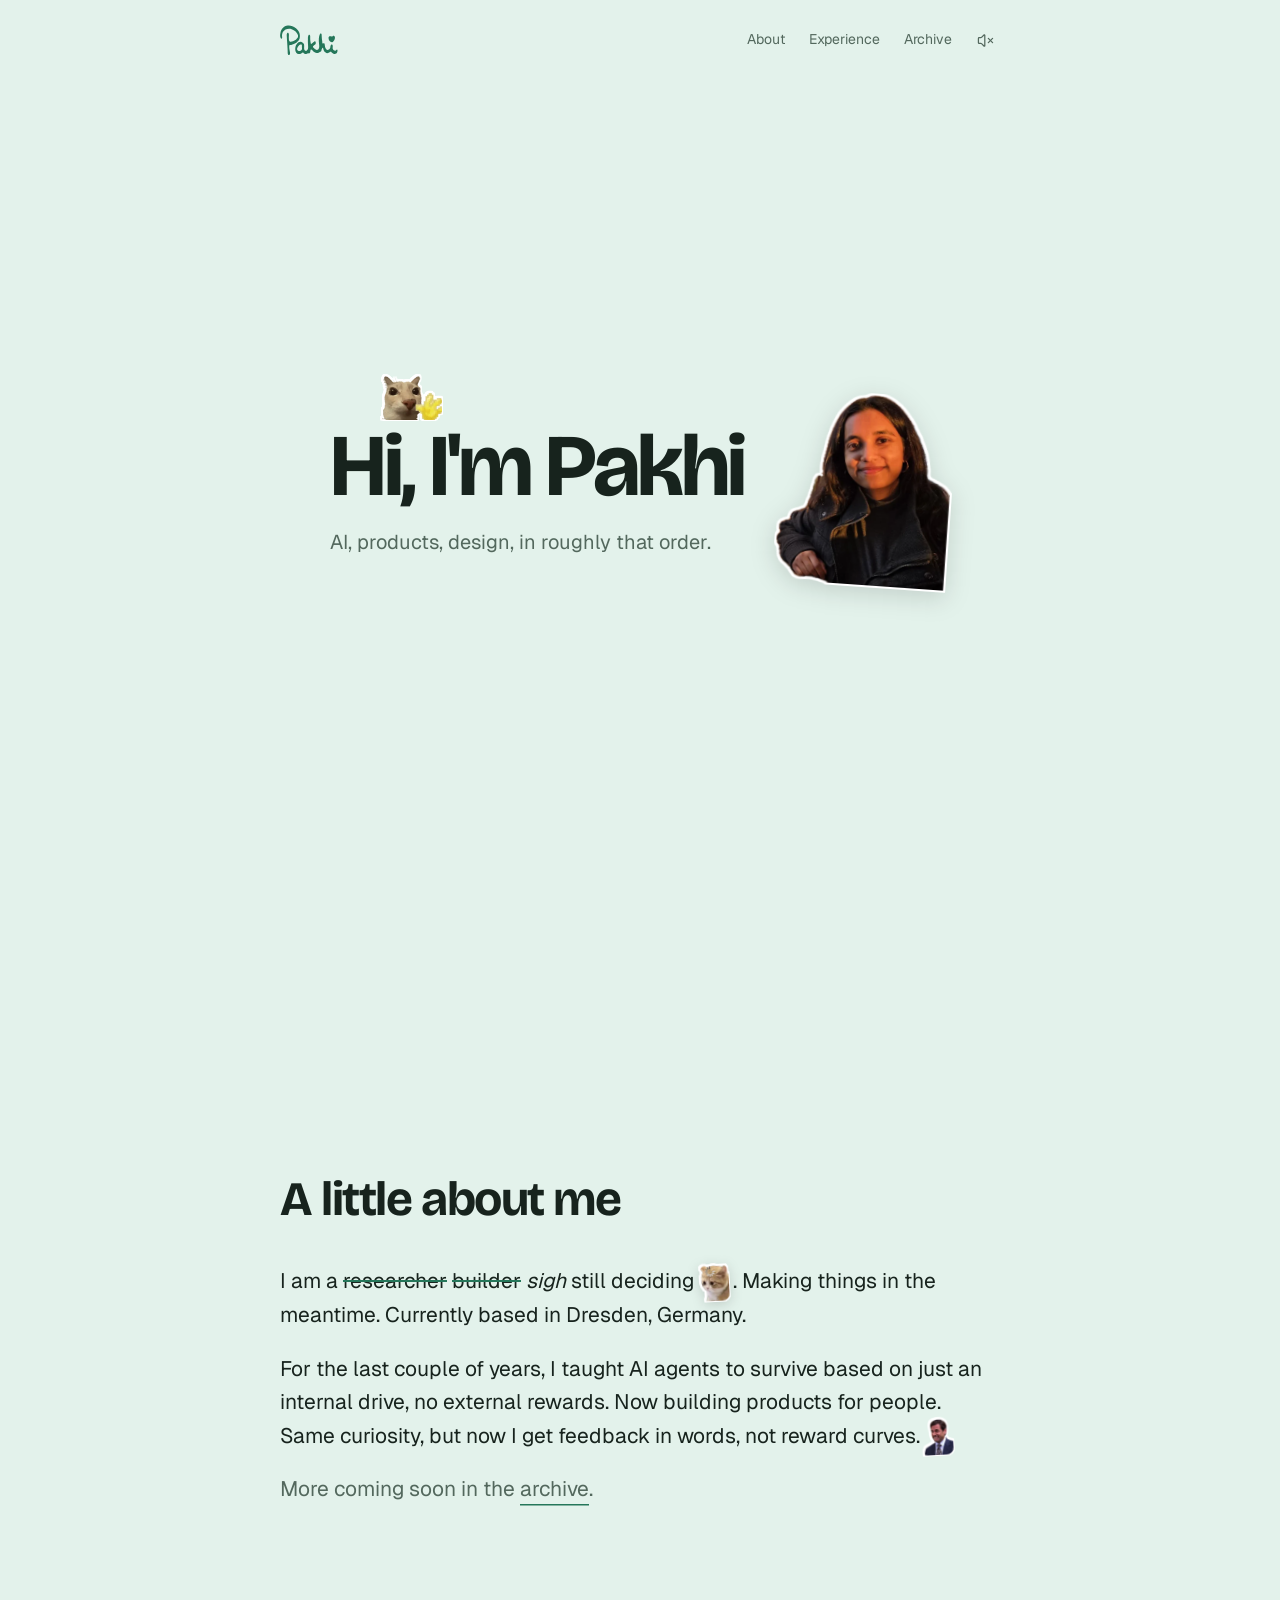
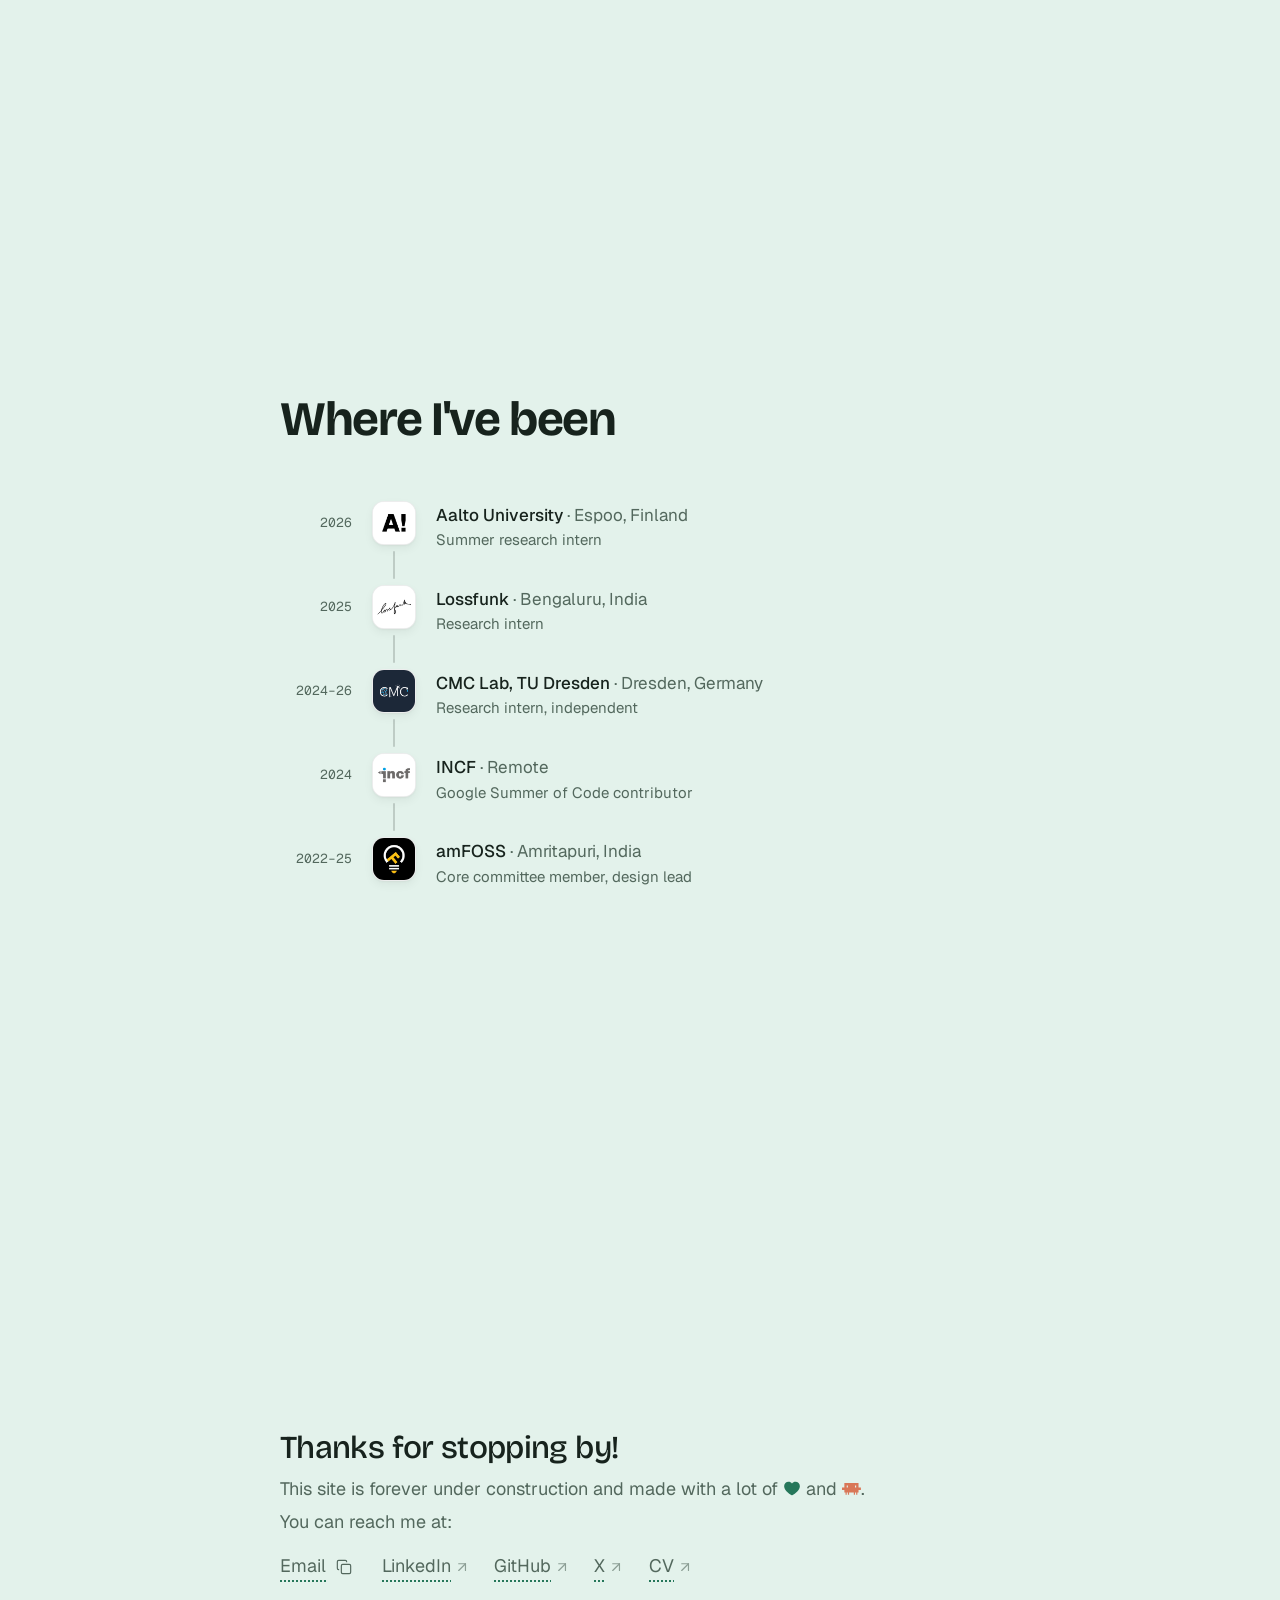
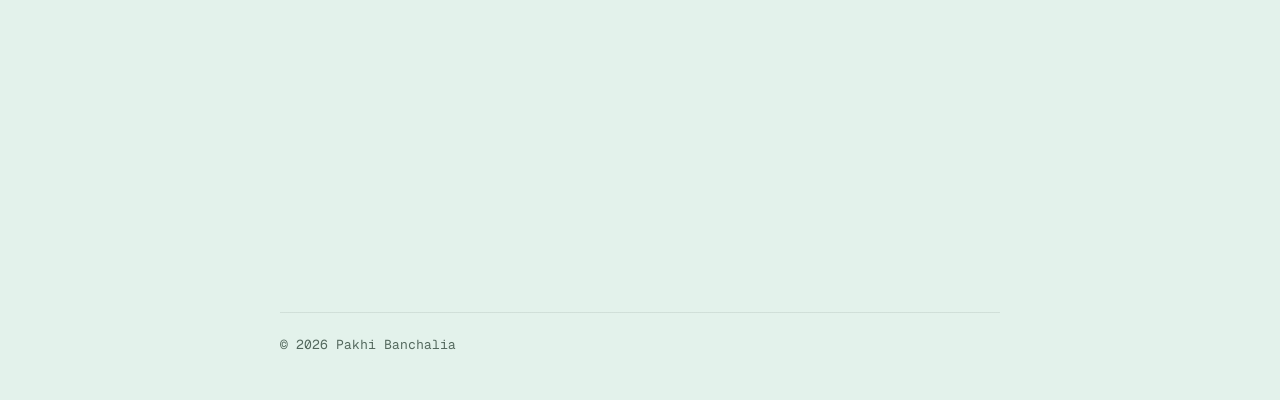
==== commit 22047e07: "Full-screen sections, ding-dong name bell, music strip with album cover" ====
--- a/index.html
+++ b/index.html
@@ -8,10 +8,10 @@
   <link rel="preconnect" href="https://fonts.googleapis.com">
   <link rel="preconnect" href="https://fonts.gstatic.com" crossorigin>
   <link href="https://fonts.googleapis.com/css2?family=Bricolage+Grotesque:opsz,wdth,wght@12..96,75..100,400..800&family=Geist:wght@400;500&family=Geist+Mono&display=swap" rel="stylesheet">
-  <link rel="stylesheet" href="styles.css?v=35">
+  <link rel="stylesheet" href="styles.css?v=44">
   <script src="palette.js?v=2"></script>
-  <script src="sfx.js?v=4" defer></script>
-  <script src="music.js?v=2" defer></script>
+  <script src="sfx.js?v=10" defer></script>
+  <script src="music.js?v=7" defer></script>
   <script src="contact.js?v=3" defer></script>
   <script src="hello.js?v=6" defer></script>
 </head>
@@ -22,7 +22,17 @@
       <a class="wavy" href="#about">About</a>
       <a class="wavy" href="#experience">Experience</a>
       <a class="wavy soon" href="archive.html" data-soon>Archive</a>
-          <button class="sound" type="button" aria-pressed="false" aria-label="Play music: chocolate milk"><svg class="icon i-off" viewBox="0 0 24 24" fill="none" stroke="currentColor" stroke-width="1.75" stroke-linecap="round" stroke-linejoin="round" aria-hidden="true"><path d="M11 4.702a.705.705 0 0 0-1.203-.498L6.413 7.587A1.4 1.4 0 0 1 5.416 8H3a1 1 0 0 0-1 1v6a1 1 0 0 0 1 1h2.416a1.4 1.4 0 0 1 .997.413l3.383 3.384A.705.705 0 0 0 11 19.298z"/><line x1="22" x2="16" y1="9" y2="15"/><line x1="16" x2="22" y1="9" y2="15"/></svg><svg class="icon i-on" viewBox="0 0 24 24" fill="none" stroke="currentColor" stroke-width="1.75" stroke-linecap="round" stroke-linejoin="round" aria-hidden="true"><path d="M11 4.702a.705.705 0 0 0-1.203-.498L6.413 7.587A1.4 1.4 0 0 1 5.416 8H3a1 1 0 0 0-1 1v6a1 1 0 0 0 1 1h2.416a1.4 1.4 0 0 1 .997.413l3.383 3.384A.705.705 0 0 0 11 19.298z"/><path d="M16 9a5 5 0 0 1 0 6"/><path d="M19.364 18.364a9 9 0 0 0 0-12.728"/></svg><span class="now" aria-hidden="true">♪ chocolate milk</span></button>
+          <div class="music">
+        <button class="sound" type="button" aria-pressed="false" aria-label="Play music: chocolate milk"><svg class="icon i-off" viewBox="0 0 24 24" fill="none" stroke="currentColor" stroke-width="1.75" stroke-linecap="round" stroke-linejoin="round" aria-hidden="true"><path d="M11 4.702a.705.705 0 0 0-1.203-.498L6.413 7.587A1.4 1.4 0 0 1 5.416 8H3a1 1 0 0 0-1 1v6a1 1 0 0 0 1 1h2.416a1.4 1.4 0 0 1 .997.413l3.383 3.384A.705.705 0 0 0 11 19.298z"/><line x1="22" x2="16" y1="9" y2="15"/><line x1="16" x2="22" y1="9" y2="15"/></svg><svg class="icon i-on" viewBox="0 0 24 24" fill="none" stroke="currentColor" stroke-width="1.75" stroke-linecap="round" stroke-linejoin="round" aria-hidden="true"><path d="M11 4.702a.705.705 0 0 0-1.203-.498L6.413 7.587A1.4 1.4 0 0 1 5.416 8H3a1 1 0 0 0-1 1v6a1 1 0 0 0 1 1h2.416a1.4 1.4 0 0 1 .997.413l3.383 3.384A.705.705 0 0 0 11 19.298z"/><path d="M16 9a5 5 0 0 1 0 6"/><path d="M19.364 18.364a9 9 0 0 0 0-12.728"/></svg></button>
+        <aside class="player" id="player" aria-label="Music player" aria-hidden="true">
+        <img class="cover" src="assets/chocolate-milk.webp" alt="" width="80" height="80">
+        <div class="yt" aria-hidden="true"><div id="yt"></div></div>
+        <div class="meta">
+          <div class="song"><p class="title">chocolate milk</p><p class="artist">yawn.</p></div>
+          <p class="open"><a class="spotify" href="https://open.spotify.com/track/5IBHUdEapfgKRPzxR2Amns" target="_blank" rel="noreferrer" aria-label="Open in Spotify" title="Open in Spotify"><svg viewBox="0 0 24 24" fill="currentColor" aria-hidden="true"><path d="M12 0C5.4 0 0 5.4 0 12s5.4 12 12 12 12-5.4 12-12S18.66 0 12 0zm5.521 17.34c-.24.359-.66.48-1.021.24-2.82-1.74-6.36-2.101-10.561-1.141-.418.122-.779-.179-.899-.539-.12-.421.18-.78.54-.9 4.56-1.021 8.52-.6 11.64 1.32.42.18.479.659.301 1.02zm1.44-3.3c-.301.42-.841.6-1.262.3-3.239-1.98-8.159-2.58-11.939-1.38-.479.12-1.02-.12-1.14-.6-.12-.48.12-1.021.6-1.141C9.6 9.9 15 10.561 18.72 12.84c.361.181.54.78.241 1.2zm.12-3.36C15.24 8.4 8.82 8.16 5.16 9.301c-.6.179-1.2-.181-1.38-.721-.18-.601.18-1.2.72-1.381 4.26-1.26 11.28-1.02 15.721 1.621.539.3.719 1.02.419 1.56-.299.421-1.02.599-1.559.3z"/></svg></a><a class="ytm" href="https://music.youtube.com/watch?v=rz4atfBfcw8" target="_blank" rel="noreferrer" aria-label="Open in YouTube Music" title="Open in YouTube Music"><svg viewBox="0 0 24 24" fill="currentColor" aria-hidden="true"><path d="M12 0C5.376 0 0 5.376 0 12s5.376 12 12 12 12-5.376 12-12S18.624 0 12 0zm0 19.104c-3.924 0-7.104-3.18-7.104-7.104S8.076 4.896 12 4.896s7.104 3.18 7.104 7.104-3.18 7.104-7.104 7.104zm0-13.332c-3.432 0-6.228 2.796-6.228 6.228S8.568 18.228 12 18.228s6.228-2.796 6.228-6.228S15.432 5.772 12 5.772zM9.684 15.54V8.46L15.816 12l-6.132 3.54z"/></svg></a></p>
+        </div>
+      </aside>
+      </div>
     </nav>
   </header>
 
@@ -124,6 +134,5 @@
   <footer class="foot">
     <span>© 2026 Pakhi Banchalia</span>
   </footer>
-  <div class="player" id="player" aria-hidden="true"><div id="spotify"></div></div>
 </body>
 </html>
--- a/styles.css
+++ b/styles.css
@@ -5,6 +5,8 @@
 
   /* One column for the whole site: header, sections and footer share it. */
   --page: 720px;
+  --top-h: 80px;    /* navbar height */
+  --foot-h: 88px;   /* footer height */
   --gutter: 32px;
 }
 
@@ -96,44 +98,66 @@
 .sound .i-on, .sound[aria-pressed="true"] .i-off { display: none; }
 .sound[aria-pressed="true"] .i-on { display: block; }
 .sound[aria-pressed="true"] { color: var(--accent); }
-.sound .now {
+
+
+/* Music player: a slim strip under the speaker with the album cover, the song,
+   Spotify / YouTube Music links. Shows while the music plays, and as a preview
+   when hovering the speaker. */
+.music { position: relative; }
+.player {
   position: absolute;
-  top: calc(100% + 8px);
-  right: 0;
-  padding: 5px 10px;
-  border-radius: 99px;
-  background: var(--ink);
-  color: var(--paper);
-  font: 12px var(--mono);
-  white-space: nowrap;
+  top: calc(100% + 10px);
+  right: -6px;
+  z-index: 50;
+  display: flex;
+  align-items: center;
+  gap: 9px;
+  width: 204px;
+  padding: 6px 10px 6px 6px;
+  border-radius: 13px;
+  background: color-mix(in srgb, var(--paper) 70%, #fff);
+  border: 1px solid color-mix(in srgb, var(--accent) 18%, transparent);
+  box-shadow: 0 12px 28px color-mix(in srgb, var(--ink) 14%, transparent);
   opacity: 0;
-  transform: translateY(-4px);
-  pointer-events: none;
-  transition: opacity 0.2s, transform 0.2s;
-}
-.sound:hover .now, .sound:focus-visible .now { opacity: 1; transform: none; }
-
-/* The Spotify player itself: off-screen until it's needed. */
-.player {
-  position: fixed;
-  right: 16px;
-  bottom: 16px;
-  z-index: 50;
-  width: 300px;
-  border-radius: 12px;
-  overflow: hidden;
-  box-shadow: 0 8px 24px rgba(0, 0, 0, 0.15);
-  transform: translateY(calc(100% + 40px));
-  transition: transform 0.4s cubic-bezier(0.22, 1, 0.36, 1);
-}
-.player.open { transform: none; }
-
+  visibility: hidden;
+  transform: translateY(-6px);
+  transform-origin: top right;
+  transition: opacity 0.25s ease, transform 0.35s cubic-bezier(0.22, 1, 0.36, 1), visibility 0s linear 0.35s;
+}
+/* a see-through bridge so the mouse can travel from the speaker to the strip */
+.player::after { content: ""; position: absolute; left: 0; right: 0; bottom: 100%; height: 12px; }
+.player.open,
+.music:hover .player,
+.music:focus-within .player { opacity: 1; visibility: visible; transform: none; transition-delay: 0s; }
+
+.player .cover { flex: none; width: 38px; height: 38px; border-radius: 8px; object-fit: cover; }
+/* YouTube's player does the playing, out of sight */
+.player .yt { position: absolute; width: 1px; height: 1px; overflow: hidden; opacity: 0; pointer-events: none; }
+
+.player .meta { display: flex; align-items: center; gap: 8px; flex: 1; min-width: 0; }
+.player .meta p { margin: 0; }
+.player .title { font: 500 13px/1.2 var(--display); letter-spacing: -0.01em; color: var(--ink); white-space: nowrap; }
+.player .artist { font-size: 12px; line-height: 1.3; color: var(--soft); }
+.player .song { flex: 1; min-width: 0; }
+.player .open { display: flex; gap: 6px; }
+/* Spotify and YouTube Music: quiet until hovered, then their own colours */
+.player .open a { display: grid; color: var(--soft); transition: color 0.2s, transform 0.2s; }
+.player .open a svg { width: 15px; height: 15px; }
+.player .open a:hover { transform: translateY(-1px); }
+.player .open .spotify:hover { color: #1db954; }
+.player .open .ytm:hover { color: #ff0000; }
+
+
+/* One section per screen: each fills the window and its content sits in the
+   middle; scrolling settles gently on the next one. The hero shares its
+   screen with the navbar, the contact section with the footer. */
+html { scroll-snap-type: y proximity; }
 .canvas {
-  /* One screen tall, but capped so very tall monitors don't get a wall of space. */
-  min-height: min(calc(100svh - 76px), 900px);
+  min-height: calc(100svh - var(--top-h));
   display: grid;
   place-items: center;
-  padding: 0 var(--gutter) min(12vh, 100px);
+  padding: 0 var(--gutter);
+  scroll-snap-align: end;
 }
 
 /* Hello: the heading and its cut-out share a row, the line sits under both. */
@@ -219,10 +243,17 @@
 
 .block {
   position: relative;
+  box-sizing: border-box;
+  min-height: 100svh;
+  display: flex;
+  flex-direction: column;
+  justify-content: center;
   max-width: calc(var(--page) + 2 * var(--gutter));
   margin: 0 auto;
-  padding: 120px var(--gutter) 40px;
-}
+  padding: 64px var(--gutter);
+  scroll-snap-align: start;
+}
+.block.contact { min-height: calc(100svh - var(--foot-h)); }
 
 .block-head { margin-bottom: 40px; }
 
@@ -539,8 +570,10 @@
   flex-wrap: wrap;
   gap: 8px 24px;
   max-width: calc(var(--page) + 2 * var(--gutter));
-  margin: 96px auto 0;
+  margin: 0 auto;
   padding: 24px var(--gutter) 40px;
+  box-sizing: border-box;
+  min-height: var(--foot-h);
   /* A rule that stops at the column edges, not the window's. */
   background: linear-gradient(var(--line), var(--line)) var(--gutter) 0 / calc(100% - 2 * var(--gutter)) 1px no-repeat;
   font: 13px var(--mono);
@@ -548,7 +581,7 @@
 }
 
 /* Archive, for now: under construction. */
-.construction { min-height: min(60svh, 560px); display: grid; align-content: center; justify-items: start; }
+.construction { display: flex; flex-direction: column; justify-content: center; align-items: flex-start; }
 .construction .pic { height: 72px; margin: 0 0 20px; transform: rotate(-4deg); }
 .construction h1 {
   margin: 0 0 12px;
@@ -608,8 +641,7 @@
 
 @media (max-width: 720px) {
   :root { --gutter: 16px; }
-  .construction { min-height: 0; }
-  .block { padding-top: 88px; padding-bottom: 24px; }
+  .block { padding-top: 48px; padding-bottom: 48px; }
   /* phones: the year moves above the place name, the logo keeps its column */
   .roles { --logo: 38px; --gap: 14px; }
   .roles li { grid-template-columns: var(--logo) minmax(0, 1fr); }
@@ -629,7 +661,7 @@
    beside them. The hero no longer fills
    the whole screen, so About shows up sooner. */
 @media (max-width: 560px) {
-  .canvas { min-height: 0; padding-top: 56px; padding-bottom: 24px; }
+
   .hello {
     grid-template-columns: minmax(0, 1fr) auto;
     grid-template-areas: "title me" "what me";
@@ -650,6 +682,7 @@
 }
 
 @media (max-width: 560px) {
+  :root { --top-h: 72px; }
   .top { padding-top: 20px; padding-bottom: 20px; }
   .top nav { gap: 14px; }
 }
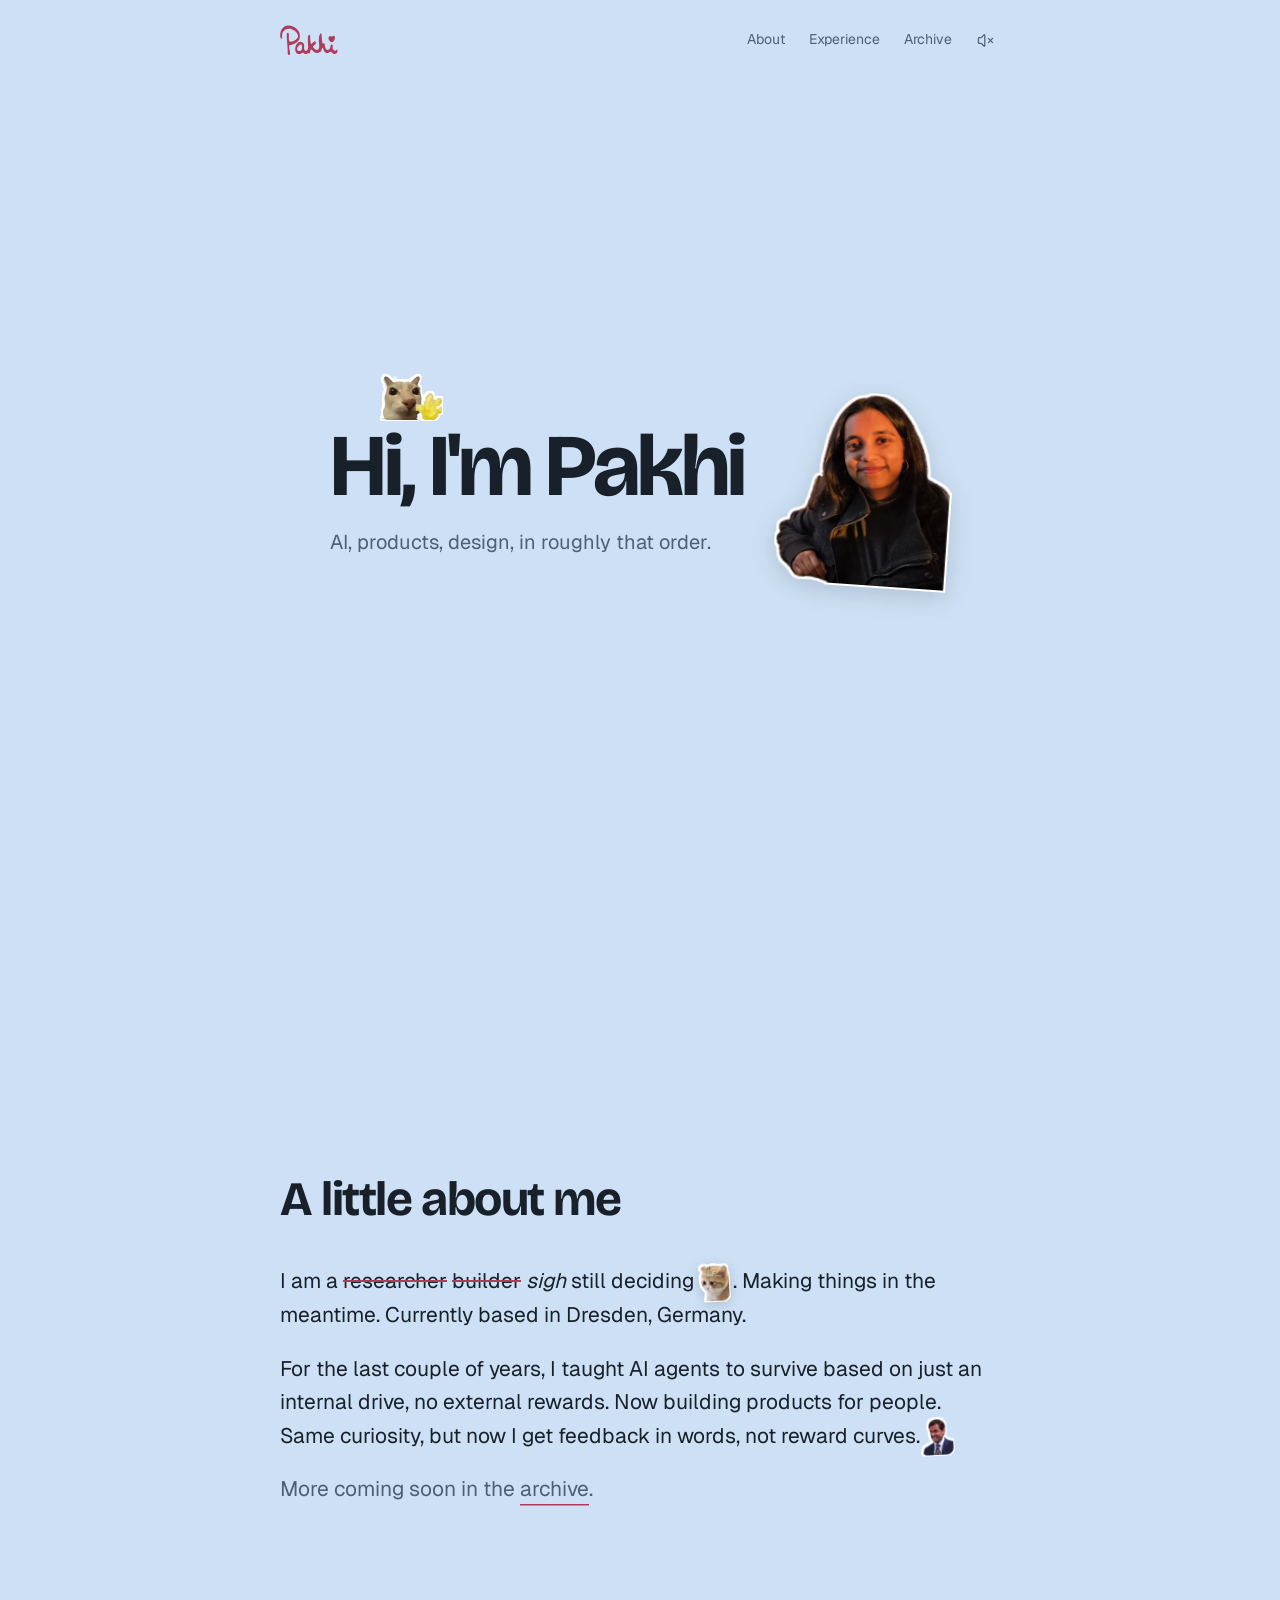
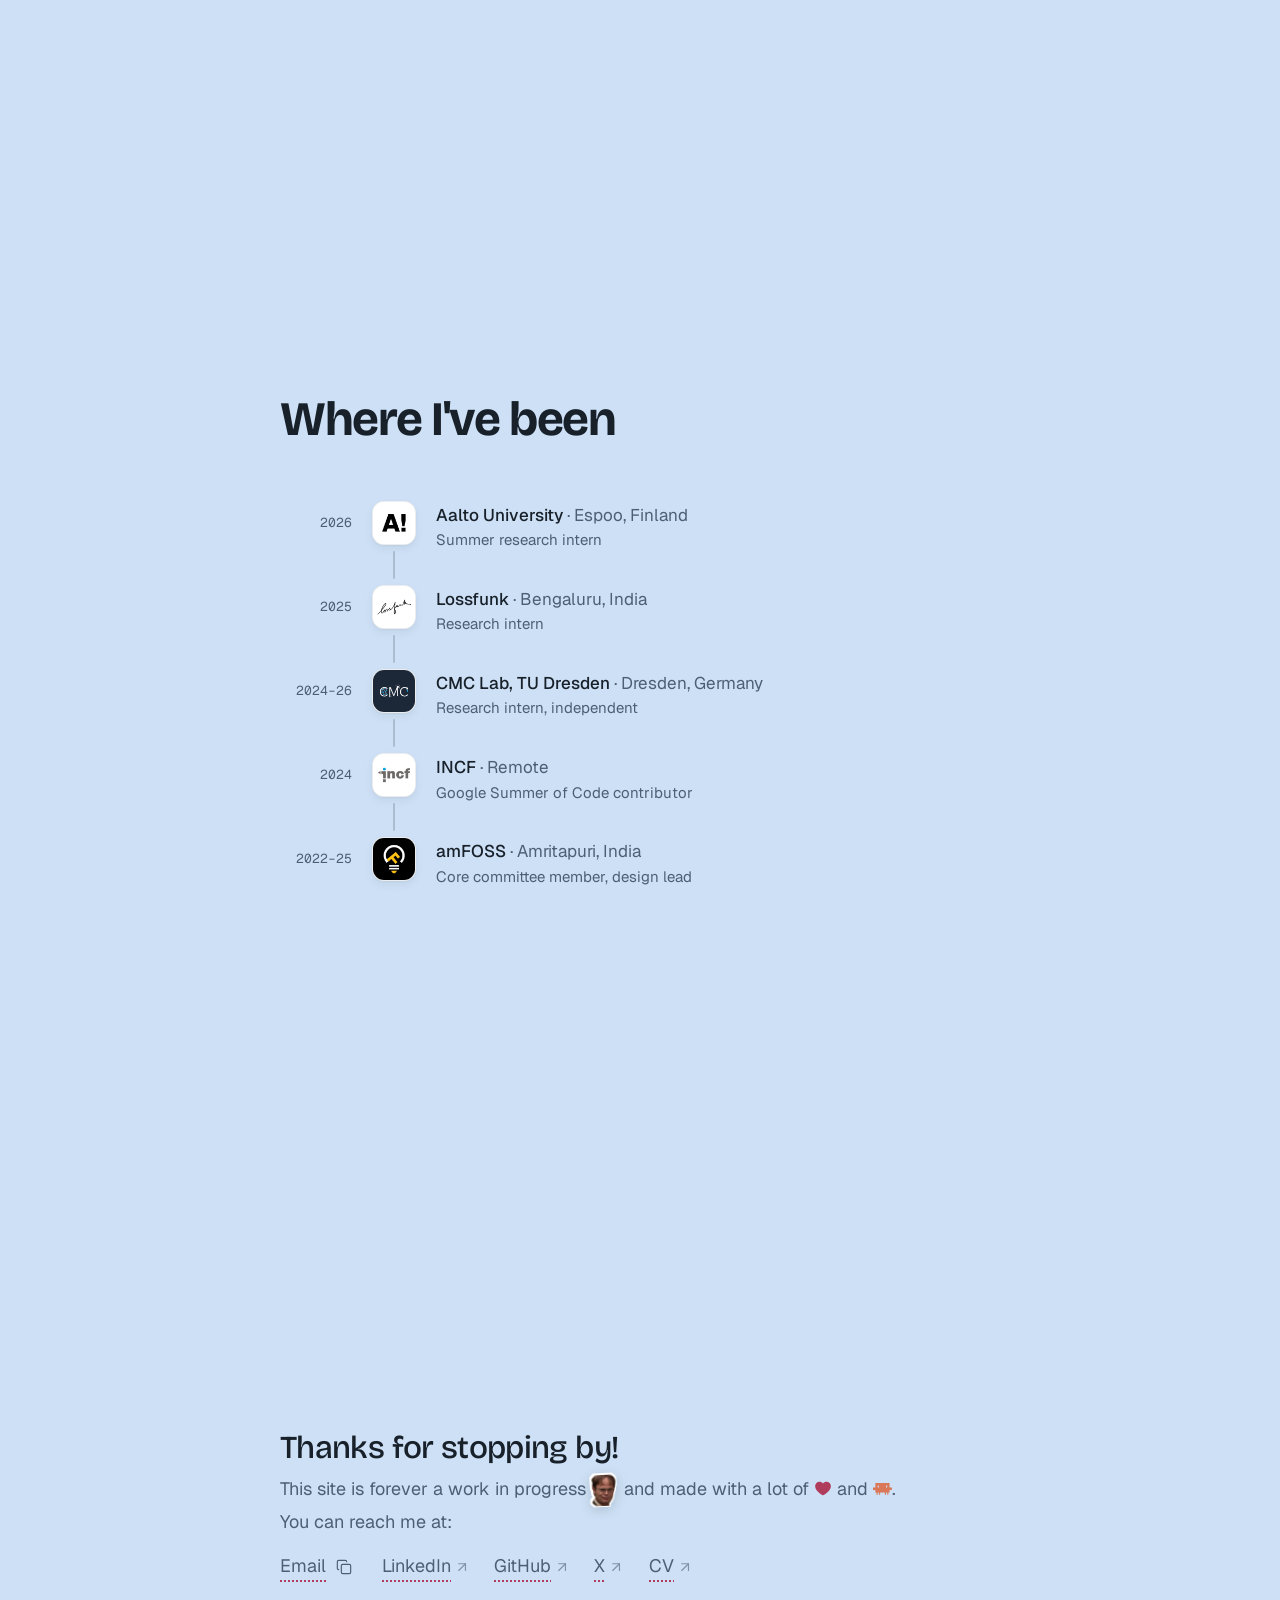
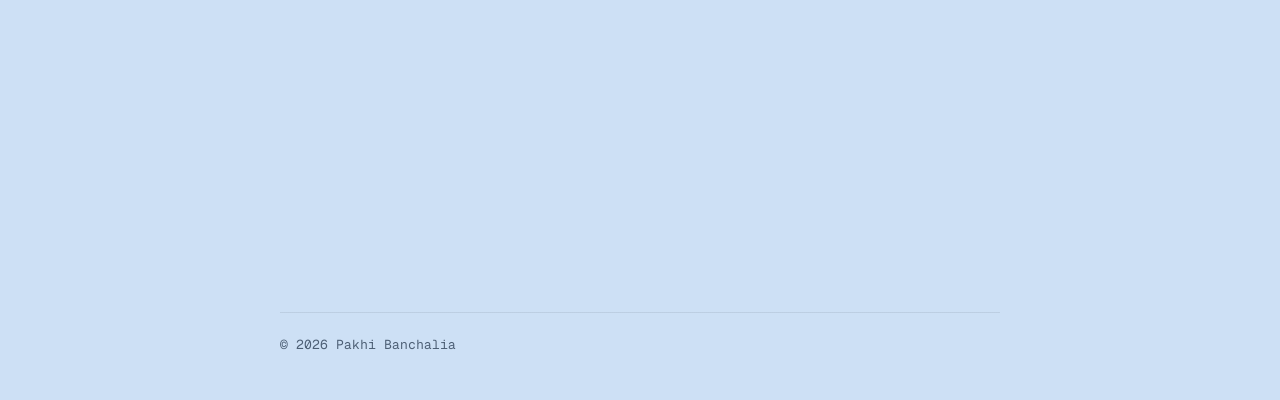
==== commit b6ad825d: "Sky rose palette, Dwight sticker, flower favicon" ====
--- a/index.html
+++ b/index.html
@@ -1,15 +1,18 @@
 <!doctype html>
-<html lang="en" data-palette="mint">
+<html lang="en" data-palette="sky-rose">
 <head>
   <meta charset="utf-8">
   <meta name="viewport" content="width=device-width, initial-scale=1">
+  <link rel="icon" href="favicon.svg?v=2" type="image/svg+xml">
+  <link rel="icon" href="favicon-32.png" sizes="32x32" type="image/png">
+  <link rel="apple-touch-icon" href="apple-touch-icon.png">
   <title>Pakhi Banchalia</title>
   <meta name="description" content="Pakhi Banchalia's corner of the internet.">
   <link rel="preconnect" href="https://fonts.googleapis.com">
   <link rel="preconnect" href="https://fonts.gstatic.com" crossorigin>
   <link href="https://fonts.googleapis.com/css2?family=Bricolage+Grotesque:opsz,wdth,wght@12..96,75..100,400..800&family=Geist:wght@400;500&family=Geist+Mono&display=swap" rel="stylesheet">
-  <link rel="stylesheet" href="styles.css?v=44">
-  <script src="palette.js?v=2"></script>
+  <link rel="stylesheet" href="styles.css?v=49">
+  <script src="palette.js?v=5"></script>
   <script src="sfx.js?v=10" defer></script>
   <script src="music.js?v=7" defer></script>
   <script src="contact.js?v=3" defer></script>
@@ -126,7 +129,7 @@
 
   <section class="block contact" id="contact">
     <h2 class="say">Thanks for stopping by!</h2>
-    <p class="thanks">This site is forever under construction and made with a lot of <svg class="ph-heart" viewBox="0 0 256 256" fill="currentColor" aria-hidden="true"><path d="M240,102c0,70-103.79,126.66-108.21,129a8,8,0,0,1-7.58,0C119.79,228.66,16,172,16,102A62.07,62.07,0,0,1,78,40c20.65,0,38.73,8.88,50,23.89C139.27,48.88,157.35,40,178,40A62.07,62.07,0,0,1,240,102Z"/></svg> and <svg class="mascot" viewBox="0 0 24 24" aria-hidden="true"><path fill="#D97757" fill-rule="evenodd" clip-rule="evenodd" d="M20.998 10.949H24v3.102h-3v3.028h-1.487V20H18v-2.921h-1.487V20H15v-2.921H9V20H7.488v-2.921H6V20H4.487v-2.921H3V14.05H0V10.95h3V5h17.998v5.949zM6 10.949h1.488V8.102H6v2.847zm10.51 0H18V8.102h-1.49v2.847z"/></svg>.</p>
+    <p class="thanks">This site is forever a work in progress<img class="pic" src="assets/dwight.webp" alt="" width="200" height="247"> and made with a lot of <svg class="ph-heart" viewBox="0 0 256 256" fill="currentColor" aria-hidden="true"><path d="M240,102c0,70-103.79,126.66-108.21,129a8,8,0,0,1-7.58,0C119.79,228.66,16,172,16,102A62.07,62.07,0,0,1,78,40c20.65,0,38.73,8.88,50,23.89C139.27,48.88,157.35,40,178,40A62.07,62.07,0,0,1,240,102Z"/></svg> and <svg class="mascot" viewBox="0 0 24 24" aria-hidden="true"><path fill="#D97757" fill-rule="evenodd" clip-rule="evenodd" d="M20.998 10.949H24v3.102h-3v3.028h-1.487V20H18v-2.921h-1.487V20H15v-2.921H9V20H7.488v-2.921H6V20H4.487v-2.921H3V14.05H0V10.95h3V5h17.998v5.949zM6 10.949h1.488V8.102H6v2.847zm10.51 0H18V8.102h-1.49v2.847z"/></svg>.</p>
     <p class="thanks reach">You can reach me at:</p>
     <p class="links"><span class="email"><a href="mailto:pakhibanchalia24@gmail.com"><span class="t">Email</span></a><button class="copy" type="button" data-copy="pakhibanchalia24@gmail.com" aria-label="Copy email address"><svg class="icon i-copy" viewBox="0 0 24 24" fill="none" stroke="currentColor" stroke-width="1.75" stroke-linecap="round" stroke-linejoin="round" aria-hidden="true"><rect width="14" height="14" x="8" y="8" rx="2" ry="2"/><path d="M4 16c-1.1 0-2-.9-2-2V4c0-1.1.9-2 2-2h10c1.1 0 2 .9 2 2"/></svg><svg class="icon i-done" viewBox="0 0 24 24" fill="none" stroke="currentColor" stroke-width="1.75" stroke-linecap="round" stroke-linejoin="round" aria-hidden="true"><path d="M20 6 9 17l-5-5"/></svg><span class="copied" aria-live="polite"></span></button></span><a href="https://www.linkedin.com/in/pakhibanchalia/" target="_blank" rel="noreferrer"><span class="t">LinkedIn</span> <svg class="icon" viewBox="0 0 24 24" fill="none" stroke="currentColor" stroke-width="1.75" stroke-linecap="round" stroke-linejoin="round" aria-hidden="true"><path d="M7 7h10v10"/><path d="M7 17 17 7"/></svg></a><a href="https://github.com/PakhiBanchalia" target="_blank" rel="noreferrer"><span class="t">GitHub</span> <svg class="icon" viewBox="0 0 24 24" fill="none" stroke="currentColor" stroke-width="1.75" stroke-linecap="round" stroke-linejoin="round" aria-hidden="true"><path d="M7 7h10v10"/><path d="M7 17 17 7"/></svg></a><a href="https://x.com/PakhiBanchalia" target="_blank" rel="noreferrer"><span class="t">X</span> <svg class="icon" viewBox="0 0 24 24" fill="none" stroke="currentColor" stroke-width="1.75" stroke-linecap="round" stroke-linejoin="round" aria-hidden="true"><path d="M7 7h10v10"/><path d="M7 17 17 7"/></svg></a><a href="https://pakhibanchalia.github.io/cv/" target="_blank" rel="noreferrer"><span class="t">CV</span> <svg class="icon" viewBox="0 0 24 24" fill="none" stroke="currentColor" stroke-width="1.75" stroke-linecap="round" stroke-linejoin="round" aria-hidden="true"><path d="M7 7h10v10"/><path d="M7 17 17 7"/></svg></a></p>
   </section>
--- a/styles.css
+++ b/styles.css
@@ -15,8 +15,6 @@
    palette to stay at 4.5:1 or better against the paper. */
 :root,
 [data-palette="off-white"]   { --paper: #faf9f6; --ink: #1d1c1a; --soft: #6c6862; --accent: #3c63d6; }
-[data-palette="sage"]        { --paper: #e6ebe0; --ink: #1f241d; --soft: #5c6657; --accent: #46663f; }
-[data-palette="deep-sage"]   { --paper: #d6dfcd; --ink: #1c2219; --soft: #525d4c; --accent: #3a5a34; }
 [data-palette="baby-blue"]   { --paper: #e5eef6; --ink: #1a2028; --soft: #566577; --accent: #2f5ea8; }
 [data-palette="powder-blue"] { --paper: #d6e5f1; --ink: #18202a; --soft: #4f6073; --accent: #24548f; }
 [data-palette="butter"]      { --paper: #f7f1dc; --ink: #262116; --soft: #6d6450; --accent: #b0522a; }
@@ -25,6 +23,8 @@
 [data-palette="peach"]       { --paper: #f9e9de; --ink: #2a1f19; --soft: #76604f; --accent: #a2421c; }
 [data-palette="mint"]        { --paper: #e3f2eb; --ink: #17231d; --soft: #53685d; --accent: #25775a; }
 [data-palette="mint-rose"]   { --paper: #e3f2eb; --ink: #17231d; --soft: #53685d; --accent: #b03c5c; }
+[data-palette="blue-rose"]   { --paper: #d6e5f1; --ink: #18202a; --soft: #4f6073; --accent: #b03c5c; }
+[data-palette="sky-rose"]    { --paper: #cde0f5; --ink: #18202a; --soft: #4d5f75; --accent: #b03c5c; }
 [data-palette="oat"]         { --paper: #efebe3; --ink: #221e19; --soft: #655d52; --accent: #7a4a2c; }
 
 :root { --line: color-mix(in srgb, var(--ink) 9%, transparent); }
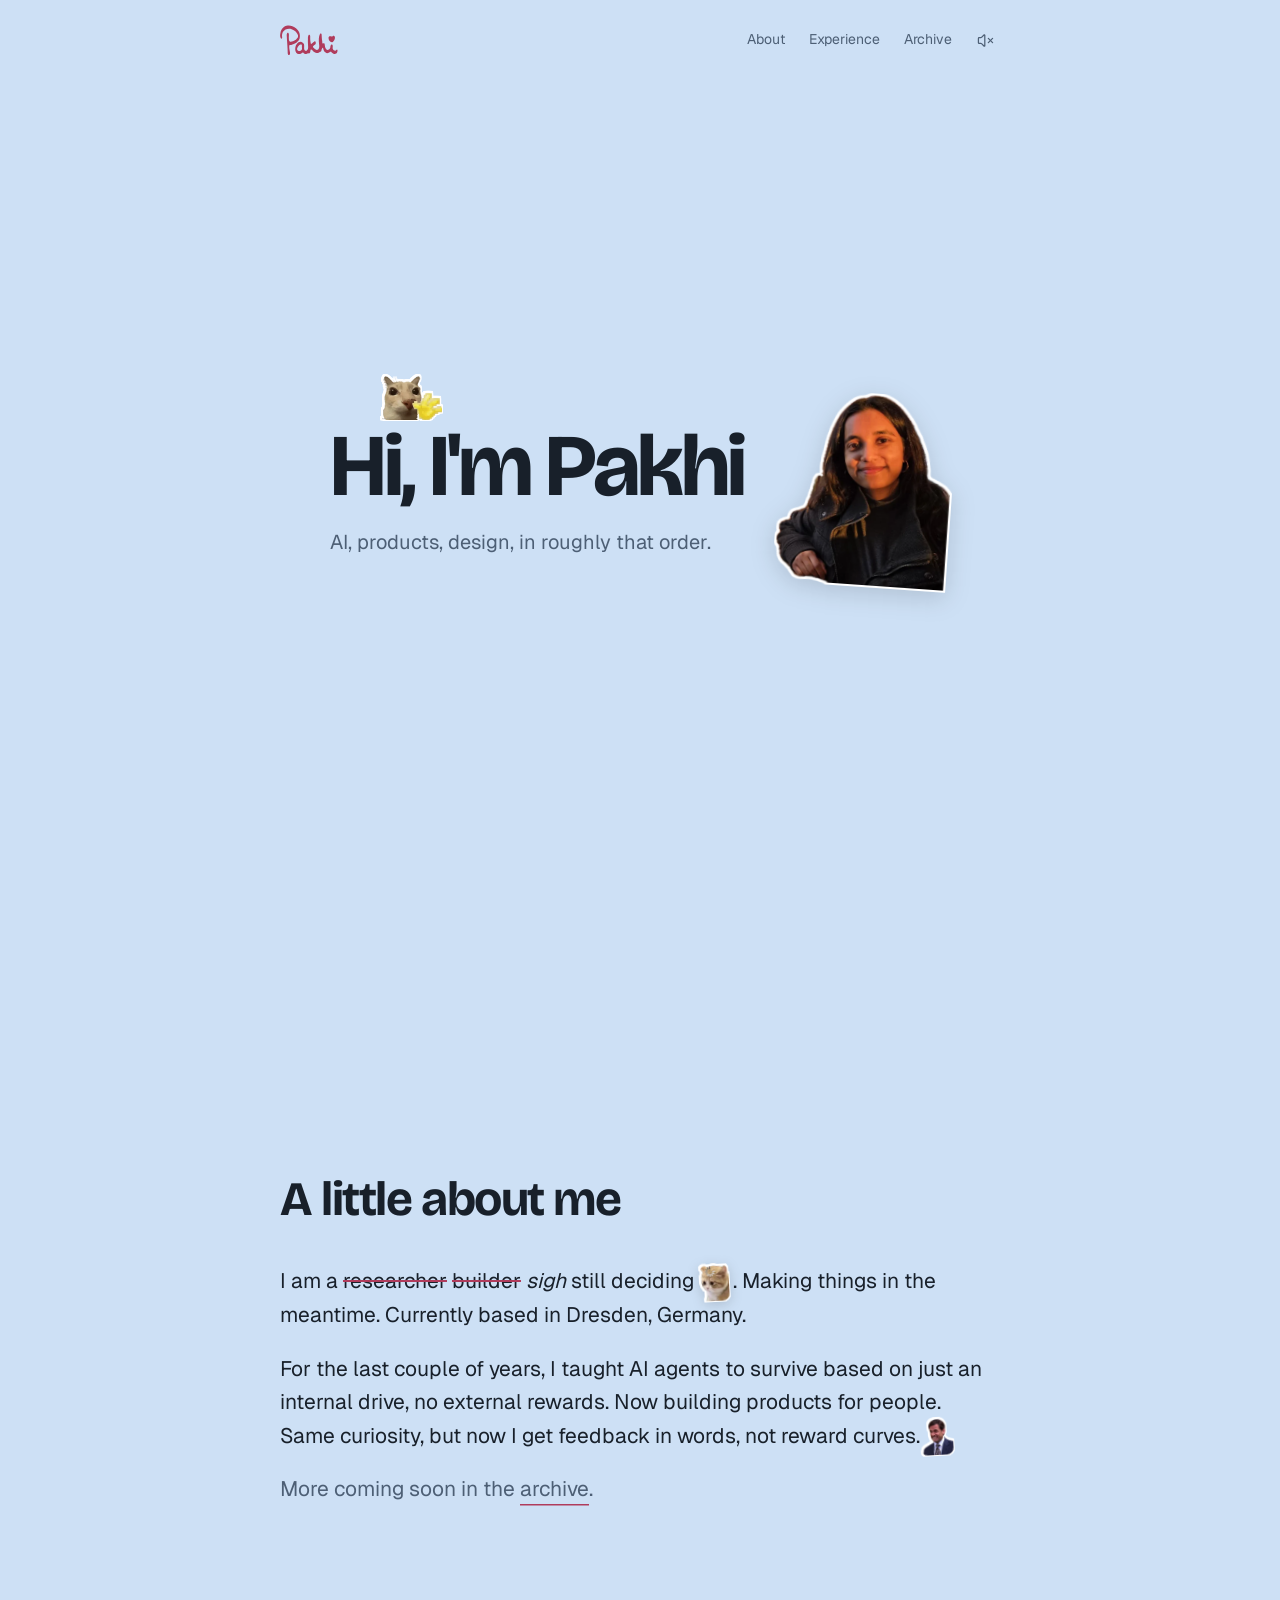
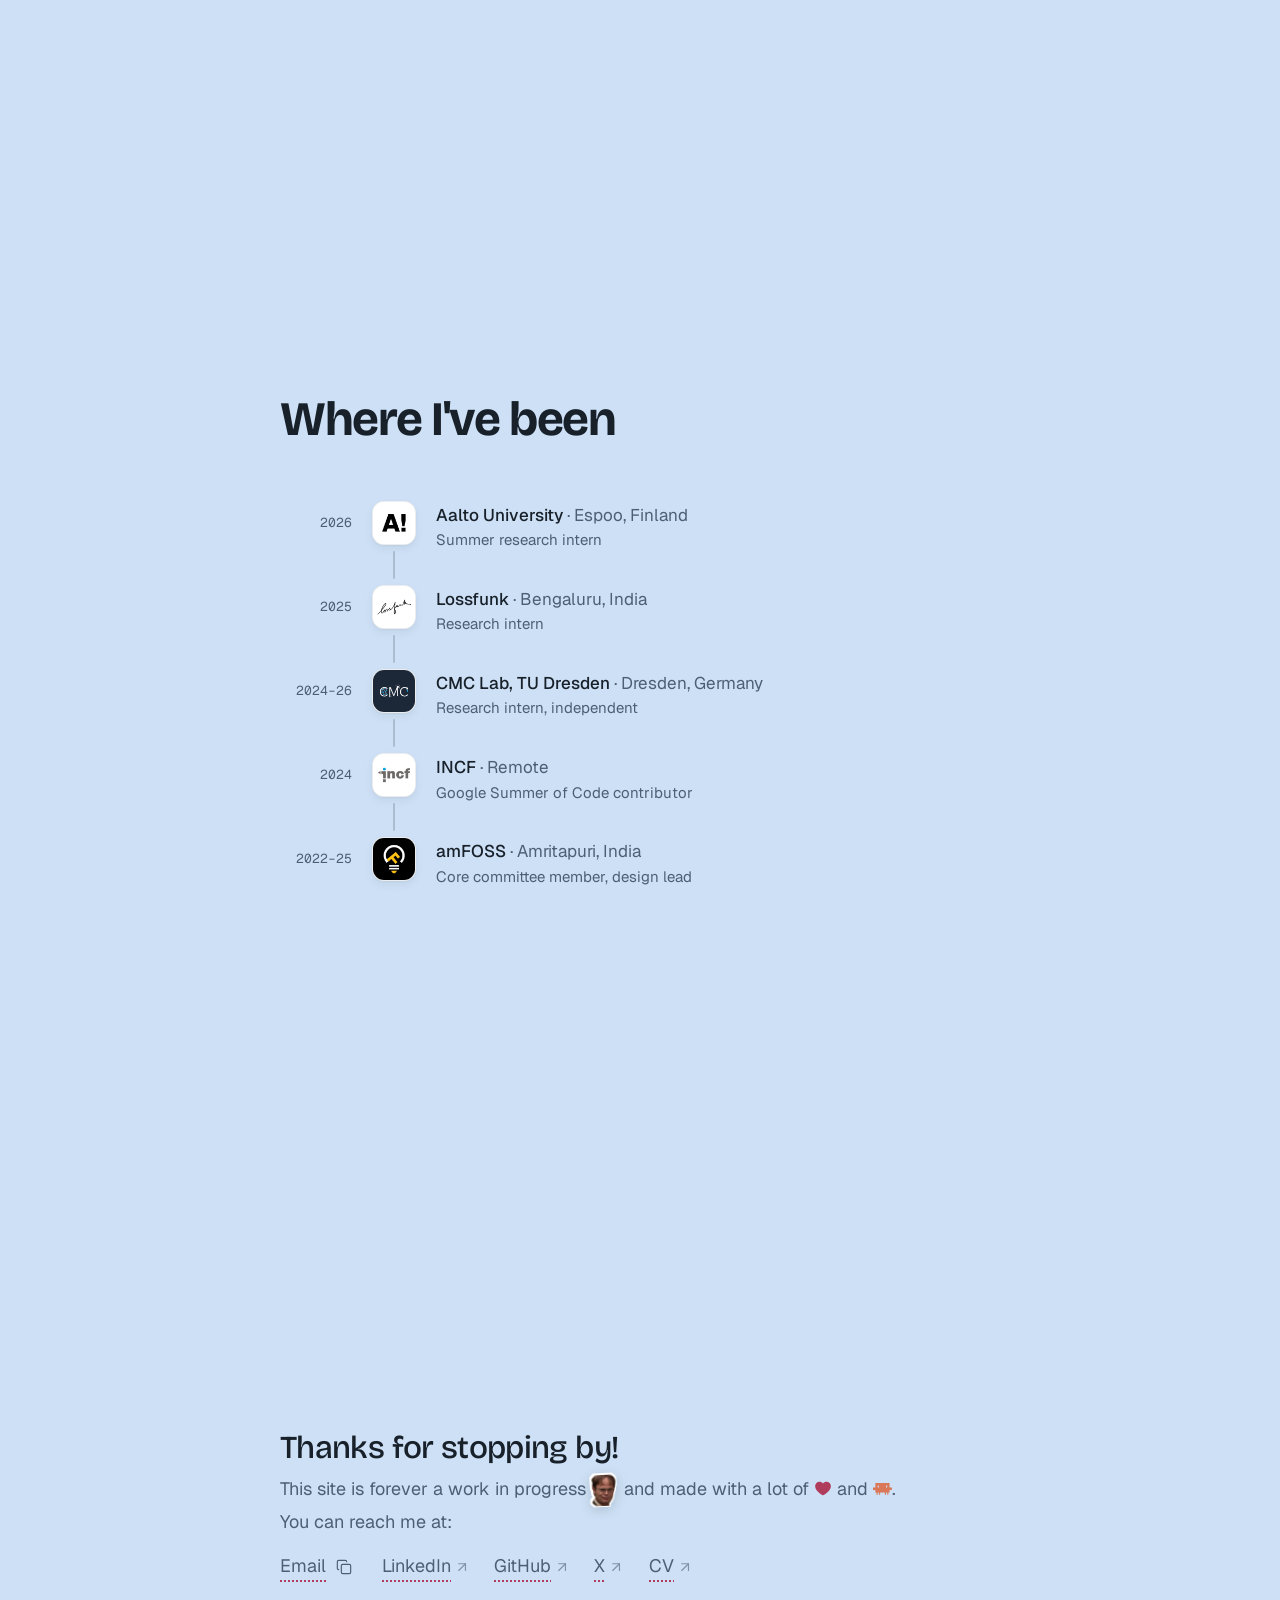
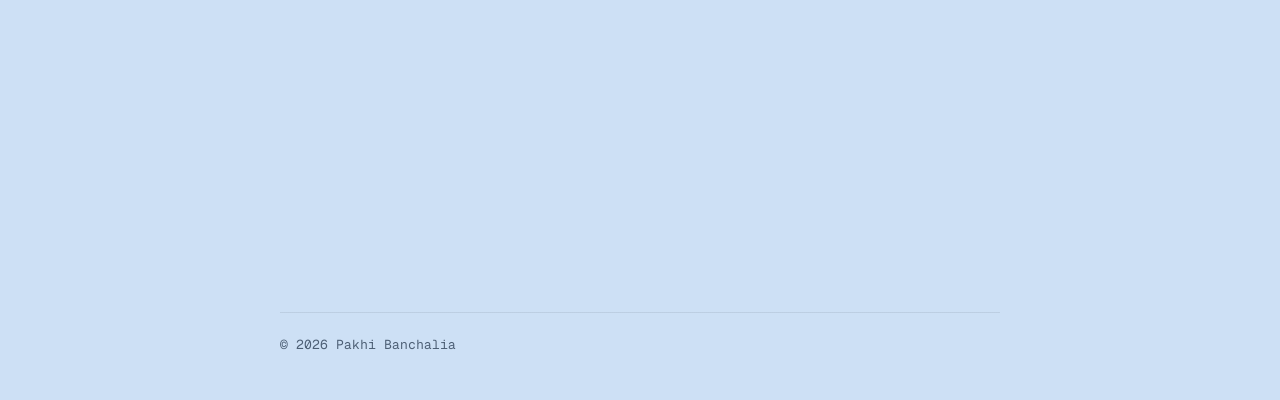
==== commit b6e888b2: "Spotify player, traced flower favicon, phone sounds for name and work" ====
--- a/index.html
+++ b/index.html
@@ -3,7 +3,7 @@
 <head>
   <meta charset="utf-8">
   <meta name="viewport" content="width=device-width, initial-scale=1">
-  <link rel="icon" href="favicon.svg?v=2" type="image/svg+xml">
+  <link rel="icon" href="favicon.svg?v=6" type="image/svg+xml">
   <link rel="icon" href="favicon-32.png" sizes="32x32" type="image/png">
   <link rel="apple-touch-icon" href="apple-touch-icon.png">
   <title>Pakhi Banchalia</title>
@@ -11,12 +11,12 @@
   <link rel="preconnect" href="https://fonts.googleapis.com">
   <link rel="preconnect" href="https://fonts.gstatic.com" crossorigin>
   <link href="https://fonts.googleapis.com/css2?family=Bricolage+Grotesque:opsz,wdth,wght@12..96,75..100,400..800&family=Geist:wght@400;500&family=Geist+Mono&display=swap" rel="stylesheet">
-  <link rel="stylesheet" href="styles.css?v=49">
+  <link rel="stylesheet" href="styles.css?v=51">
   <script src="palette.js?v=5"></script>
-  <script src="sfx.js?v=10" defer></script>
-  <script src="music.js?v=7" defer></script>
+  <script src="sfx.js?v=11" defer></script>
+  <script src="music.js?v=9" defer></script>
   <script src="contact.js?v=3" defer></script>
-  <script src="hello.js?v=6" defer></script>
+  <script src="hello.js?v=7" defer></script>
 </head>
 <body>
   <header class="top">
@@ -28,12 +28,7 @@
           <div class="music">
         <button class="sound" type="button" aria-pressed="false" aria-label="Play music: chocolate milk"><svg class="icon i-off" viewBox="0 0 24 24" fill="none" stroke="currentColor" stroke-width="1.75" stroke-linecap="round" stroke-linejoin="round" aria-hidden="true"><path d="M11 4.702a.705.705 0 0 0-1.203-.498L6.413 7.587A1.4 1.4 0 0 1 5.416 8H3a1 1 0 0 0-1 1v6a1 1 0 0 0 1 1h2.416a1.4 1.4 0 0 1 .997.413l3.383 3.384A.705.705 0 0 0 11 19.298z"/><line x1="22" x2="16" y1="9" y2="15"/><line x1="16" x2="22" y1="9" y2="15"/></svg><svg class="icon i-on" viewBox="0 0 24 24" fill="none" stroke="currentColor" stroke-width="1.75" stroke-linecap="round" stroke-linejoin="round" aria-hidden="true"><path d="M11 4.702a.705.705 0 0 0-1.203-.498L6.413 7.587A1.4 1.4 0 0 1 5.416 8H3a1 1 0 0 0-1 1v6a1 1 0 0 0 1 1h2.416a1.4 1.4 0 0 1 .997.413l3.383 3.384A.705.705 0 0 0 11 19.298z"/><path d="M16 9a5 5 0 0 1 0 6"/><path d="M19.364 18.364a9 9 0 0 0 0-12.728"/></svg></button>
         <aside class="player" id="player" aria-label="Music player" aria-hidden="true">
-        <img class="cover" src="assets/chocolate-milk.webp" alt="" width="80" height="80">
-        <div class="yt" aria-hidden="true"><div id="yt"></div></div>
-        <div class="meta">
-          <div class="song"><p class="title">chocolate milk</p><p class="artist">yawn.</p></div>
-          <p class="open"><a class="spotify" href="https://open.spotify.com/track/5IBHUdEapfgKRPzxR2Amns" target="_blank" rel="noreferrer" aria-label="Open in Spotify" title="Open in Spotify"><svg viewBox="0 0 24 24" fill="currentColor" aria-hidden="true"><path d="M12 0C5.4 0 0 5.4 0 12s5.4 12 12 12 12-5.4 12-12S18.66 0 12 0zm5.521 17.34c-.24.359-.66.48-1.021.24-2.82-1.74-6.36-2.101-10.561-1.141-.418.122-.779-.179-.899-.539-.12-.421.18-.78.54-.9 4.56-1.021 8.52-.6 11.64 1.32.42.18.479.659.301 1.02zm1.44-3.3c-.301.42-.841.6-1.262.3-3.239-1.98-8.159-2.58-11.939-1.38-.479.12-1.02-.12-1.14-.6-.12-.48.12-1.021.6-1.141C9.6 9.9 15 10.561 18.72 12.84c.361.181.54.78.241 1.2zm.12-3.36C15.24 8.4 8.82 8.16 5.16 9.301c-.6.179-1.2-.181-1.38-.721-.18-.601.18-1.2.72-1.381 4.26-1.26 11.28-1.02 15.721 1.621.539.3.719 1.02.419 1.56-.299.421-1.02.599-1.559.3z"/></svg></a><a class="ytm" href="https://music.youtube.com/watch?v=rz4atfBfcw8" target="_blank" rel="noreferrer" aria-label="Open in YouTube Music" title="Open in YouTube Music"><svg viewBox="0 0 24 24" fill="currentColor" aria-hidden="true"><path d="M12 0C5.376 0 0 5.376 0 12s5.376 12 12 12 12-5.376 12-12S18.624 0 12 0zm0 19.104c-3.924 0-7.104-3.18-7.104-7.104S8.076 4.896 12 4.896s7.104 3.18 7.104 7.104-3.18 7.104-7.104 7.104zm0-13.332c-3.432 0-6.228 2.796-6.228 6.228S8.568 18.228 12 18.228s6.228-2.796 6.228-6.228S15.432 5.772 12 5.772zM9.684 15.54V8.46L15.816 12l-6.132 3.54z"/></svg></a></p>
-        </div>
+        <div id="sp"></div>
       </aside>
       </div>
     </nav>
--- a/styles.css
+++ b/styles.css
@@ -100,53 +100,31 @@
 .sound[aria-pressed="true"] { color: var(--accent); }
 
 
-/* Music player: a slim strip under the speaker with the album cover, the song,
-   Spotify / YouTube Music links. Shows while the music plays, and as a preview
-   when hovering the speaker. */
+/* Music player: Spotify's own compact player, dropping down under the speaker.
+   Shows while the music plays, and as a preview when hovering the speaker (or
+   tabbing to it). Clicks inside the player don't keep it up once the mouse leaves. */
 .music { position: relative; }
 .player {
   position: absolute;
   top: calc(100% + 10px);
   right: -6px;
   z-index: 50;
-  display: flex;
-  align-items: center;
-  gap: 9px;
-  width: 204px;
-  padding: 6px 10px 6px 6px;
-  border-radius: 13px;
-  background: color-mix(in srgb, var(--paper) 70%, #fff);
-  border: 1px solid color-mix(in srgb, var(--accent) 18%, transparent);
-  box-shadow: 0 12px 28px color-mix(in srgb, var(--ink) 14%, transparent);
+  width: min(300px, calc(100vw - 32px));
+  height: 80px;
+  border-radius: 12px;
+  box-shadow: 0 12px 28px color-mix(in srgb, var(--ink) 16%, transparent);
   opacity: 0;
   visibility: hidden;
   transform: translateY(-6px);
   transform-origin: top right;
   transition: opacity 0.25s ease, transform 0.35s cubic-bezier(0.22, 1, 0.36, 1), visibility 0s linear 0.35s;
 }
-/* a see-through bridge so the mouse can travel from the speaker to the strip */
+/* a see-through bridge so the mouse can travel from the speaker to the player */
 .player::after { content: ""; position: absolute; left: 0; right: 0; bottom: 100%; height: 12px; }
 .player.open,
 .music:hover .player,
-.music:focus-within .player { opacity: 1; visibility: visible; transform: none; transition-delay: 0s; }
-
-.player .cover { flex: none; width: 38px; height: 38px; border-radius: 8px; object-fit: cover; }
-/* YouTube's player does the playing, out of sight */
-.player .yt { position: absolute; width: 1px; height: 1px; overflow: hidden; opacity: 0; pointer-events: none; }
-
-.player .meta { display: flex; align-items: center; gap: 8px; flex: 1; min-width: 0; }
-.player .meta p { margin: 0; }
-.player .title { font: 500 13px/1.2 var(--display); letter-spacing: -0.01em; color: var(--ink); white-space: nowrap; }
-.player .artist { font-size: 12px; line-height: 1.3; color: var(--soft); }
-.player .song { flex: 1; min-width: 0; }
-.player .open { display: flex; gap: 6px; }
-/* Spotify and YouTube Music: quiet until hovered, then their own colours */
-.player .open a { display: grid; color: var(--soft); transition: color 0.2s, transform 0.2s; }
-.player .open a svg { width: 15px; height: 15px; }
-.player .open a:hover { transform: translateY(-1px); }
-.player .open .spotify:hover { color: #1db954; }
-.player .open .ytm:hover { color: #ff0000; }
-
+.music:has(.sound:focus-visible) .player { opacity: 1; visibility: visible; transform: none; transition-delay: 0s; }
+.player iframe { display: block; width: 100%; height: 80px; border: 0; border-radius: 12px; }
 
 /* One section per screen: each fills the window and its content sits in the
    middle; scrolling settles gently on the next one. The hero shares its
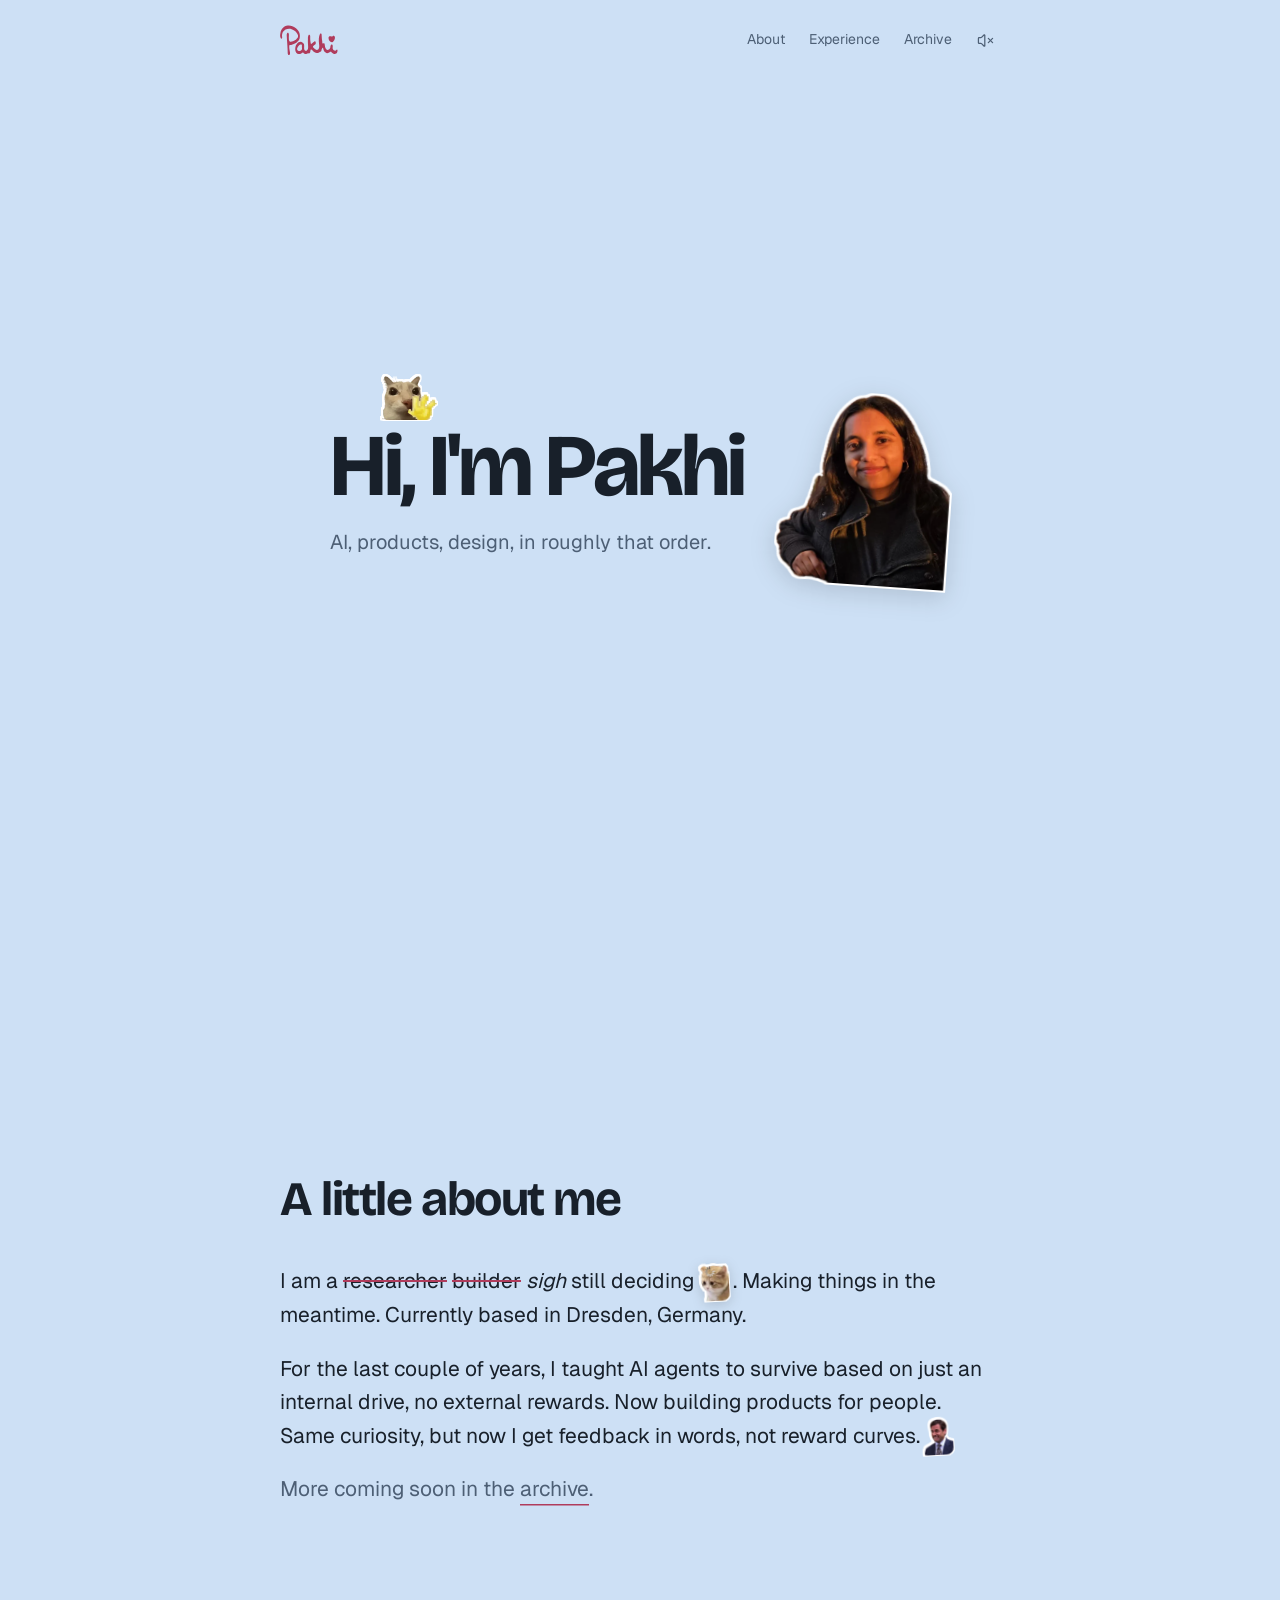
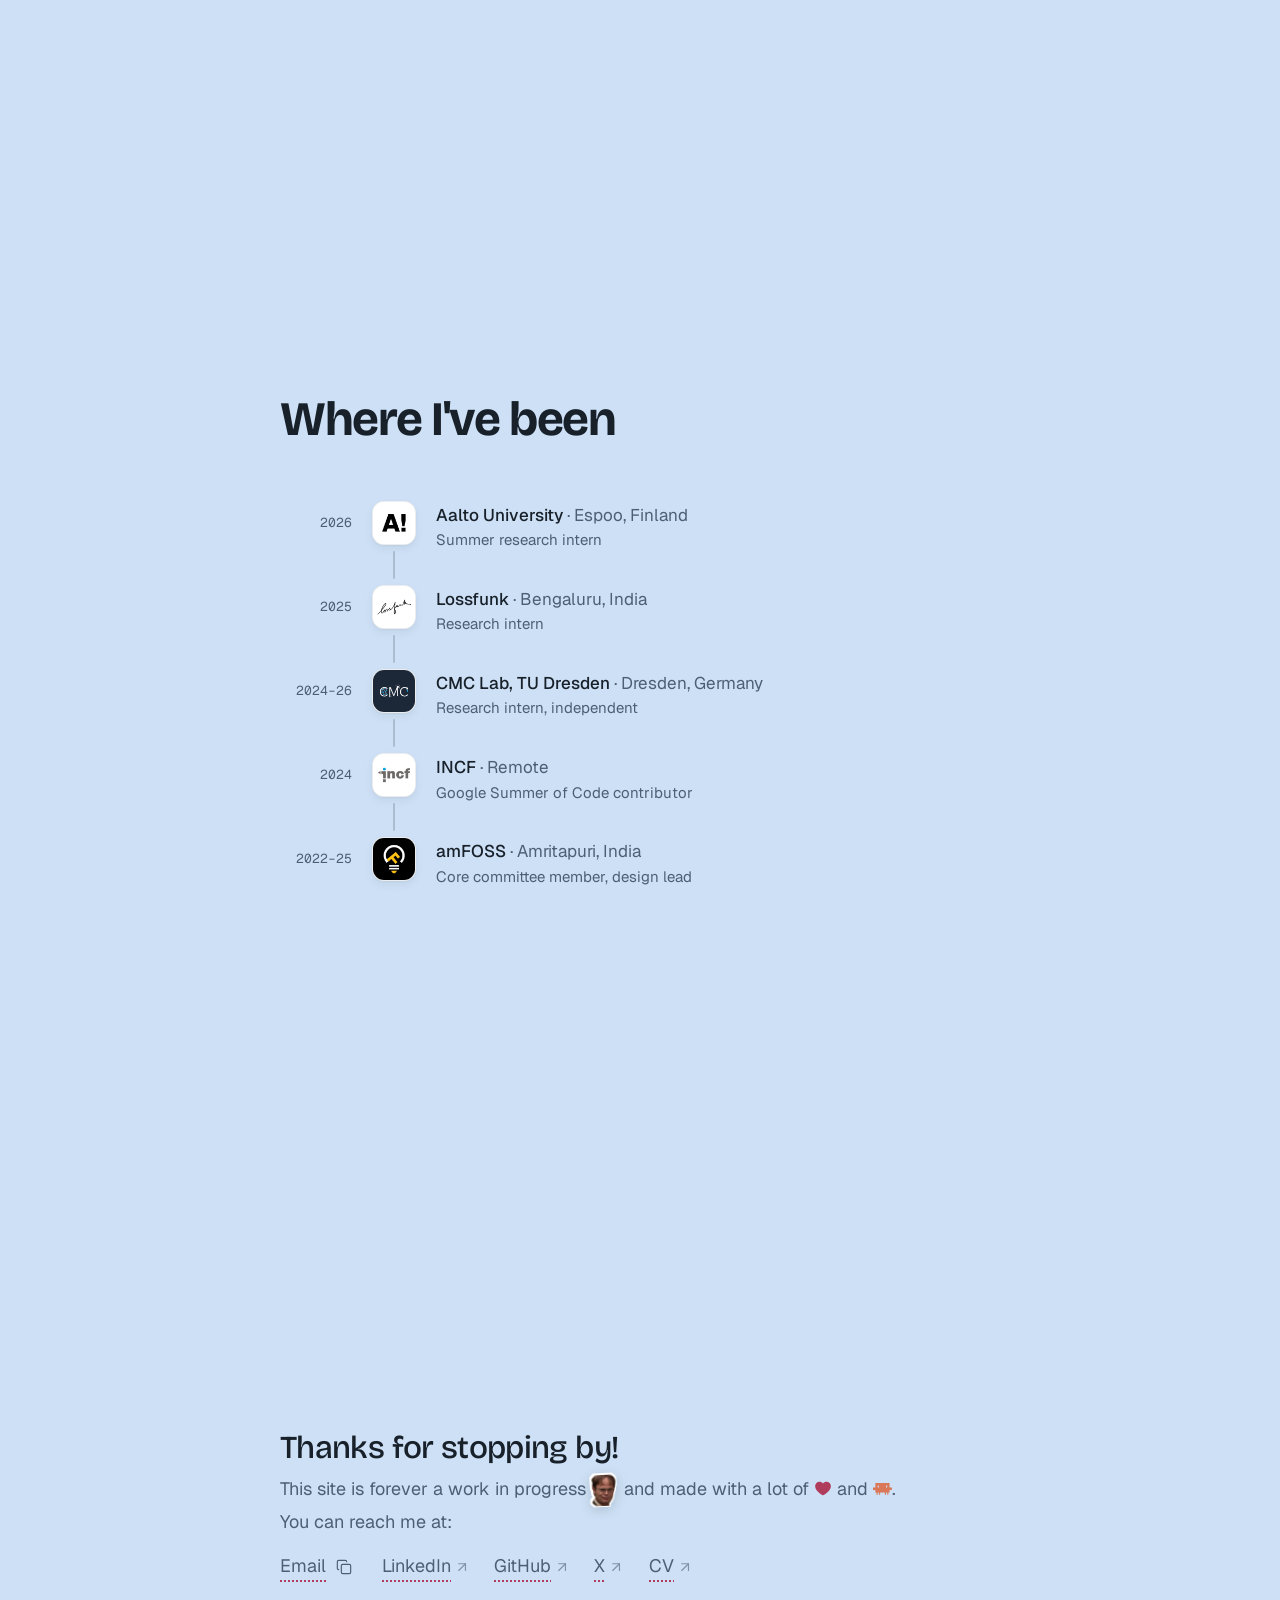
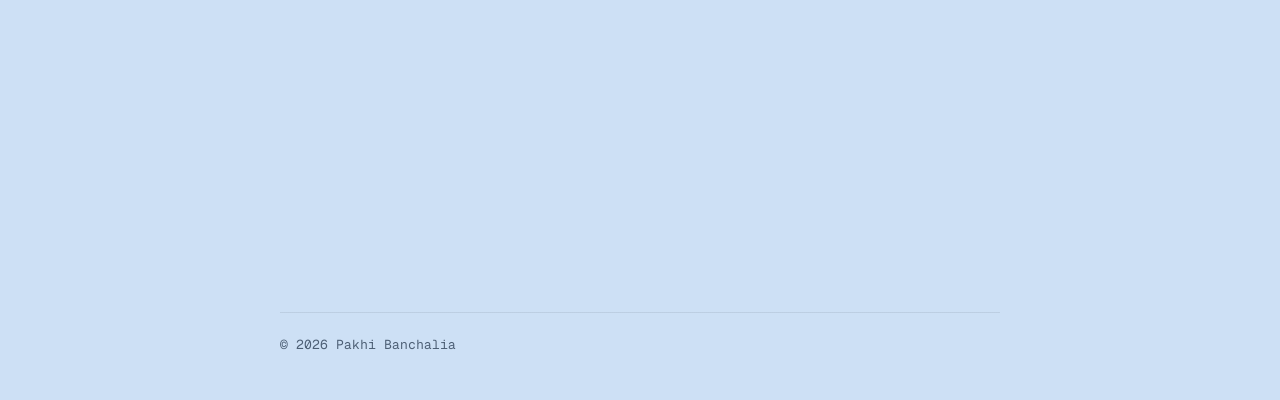
==== commit c76e8568: "Foggy sticky navbar, phone menu, touch-friendly links, name and speaker fixes" ====
--- a/index.html
+++ b/index.html
@@ -11,10 +11,11 @@
   <link rel="preconnect" href="https://fonts.googleapis.com">
   <link rel="preconnect" href="https://fonts.gstatic.com" crossorigin>
   <link href="https://fonts.googleapis.com/css2?family=Bricolage+Grotesque:opsz,wdth,wght@12..96,75..100,400..800&family=Geist:wght@400;500&family=Geist+Mono&display=swap" rel="stylesheet">
-  <link rel="stylesheet" href="styles.css?v=51">
+  <link rel="stylesheet" href="styles.css?v=55">
   <script src="palette.js?v=5"></script>
-  <script src="sfx.js?v=11" defer></script>
-  <script src="music.js?v=9" defer></script>
+  <script src="sfx.js?v=12" defer></script>
+  <script src="nav.js?v=1" defer></script>
+  <script src="music.js?v=10" defer></script>
   <script src="contact.js?v=3" defer></script>
   <script src="hello.js?v=7" defer></script>
 </head>
@@ -31,8 +32,18 @@
         <div id="sp"></div>
       </aside>
       </div>
+        <button class="burger" type="button" aria-expanded="false" aria-controls="menu" aria-label="Open menu"><svg class="icon" viewBox="0 0 24 24" fill="none" stroke="currentColor" stroke-width="1.75" stroke-linecap="round" aria-hidden="true"><line class="l1" x1="4" x2="20" y1="6" y2="6"/><line class="l2" x1="4" x2="20" y1="12" y2="12"/><line class="l3" x1="4" x2="20" y1="18" y2="18"/></svg></button>
     </nav>
   </header>
+
+  <!-- phones: the menu button opens this over the page -->
+  <div class="menu" id="menu" aria-hidden="true">
+    <nav aria-label="Menu">
+      <a href="#about">About</a>
+      <a href="#experience">Experience</a>
+      <a class="soon" href="archive.html" data-soon>Archive</a>
+    </nav>
+  </div>
 
   <main class="canvas">
     <div class="hello">
--- a/styles.css
+++ b/styles.css
@@ -44,23 +44,50 @@
 
 a { color: inherit; text-decoration: none; }
 
+/* The navbar stays at the top as you scroll: it slips away while you scroll
+   down and comes back as soon as you scroll up (nav.js sets .hide). Once the
+   page has moved, it gets a foggy glass background. */
 .top {
+  position: sticky;
+  top: 0;
+  z-index: 40;
   display: flex;
   justify-content: space-between;
   align-items: center;
-  flex-wrap: wrap;
   gap: 8px 20px;
-  max-width: calc(var(--page) + 2 * var(--gutter));
-  margin: 0 auto;
-  padding: 24px var(--gutter);
+  /* full width for the glass, content lined up with the page column */
+  padding: 24px max(var(--gutter), calc((100% - var(--page)) / 2));
   font-size: 14px;
-}
+  transition: transform 0.4s cubic-bezier(0.22, 1, 0.36, 1);
+}
+/* the glass is its own layer, so the menu (fixed) isn't trapped inside it */
+.top::before {
+  content: "";
+  position: absolute;
+  inset: 0;
+  z-index: -1;
+  background: color-mix(in srgb, var(--paper) 55%, transparent);
+  -webkit-backdrop-filter: blur(14px) saturate(1.3);
+          backdrop-filter: blur(14px) saturate(1.3);
+  /* no edge: the fog thins out towards the bottom and melts into the page */
+  -webkit-mask: linear-gradient(to bottom, #000 55%, transparent);
+          mask: linear-gradient(to bottom, #000 55%, transparent);
+  bottom: -16px;
+  opacity: 0;
+  transition: opacity 0.3s ease;
+}
+.top.scrolled::before { opacity: 1; }
+.top.hide { transform: translateY(-100%); }
+.top.hide .player { opacity: 0; }
+/* under the open menu the bar is see-through: the menu is the glass now */
+.top.menu-open::before { opacity: 0; }
 
 .top .name { display: block; white-space: nowrap; color: var(--accent); }
 /* my handwritten name, traced into a vector so it takes the palette's ink colour */
 .top .sig { display: block; height: 32px; width: auto; transform: rotate(-3deg); transform-origin: 50% 60%; }
-/* hover: rocks like a see-saw around its middle (one end up, then the other), then settles back to its tilt */
-.top .name:hover .sig, .top .name:focus-visible .sig { animation: name-swing 1.4s ease-in-out; }
+/* hover or tap (.swing, added by sfx.js so it always plays through): rocks like
+   a see-saw around its middle (one end up, then the other), then settles back to its tilt */
+.top .sig.swing, .top .name:focus-visible .sig { animation: name-swing 1.4s ease-in-out; }
 @keyframes name-swing {
   0%, 100% { transform: rotate(-3deg); }
   18% { transform: rotate(-10deg); }
@@ -68,10 +95,10 @@
   62% { transform: rotate(-7deg); }
   82% { transform: rotate(1deg); }
 }
-@media (prefers-reduced-motion: reduce) { .top .name:hover .sig { animation: none; } }
+@media (prefers-reduced-motion: reduce) { .top .sig.swing { animation: none; } }
 .top nav { display: flex; gap: 24px; }
 .top nav a { color: var(--soft); transition: color 0.2s; }
-.top nav a:hover { color: var(--ink); }
+@media (hover: hover) { .top nav a:hover { color: var(--ink); } }
 .top nav { align-items: center; }
 /* same room above as the wave line has below, so the words sit level with the speaker */
 .top nav .wavy { padding-top: 5px; }
@@ -92,7 +119,7 @@
   cursor: pointer;
   transition: color 0.2s, background 0.2s;
 }
-.sound:hover { color: var(--ink); background: color-mix(in srgb, var(--ink) 7%, transparent); }
+@media (hover: hover) { .sound:hover { color: var(--ink); background: color-mix(in srgb, var(--ink) 7%, transparent); } }
 .sound:focus-visible { outline: 2px solid var(--accent); outline-offset: 2px; }
 .sound .icon { grid-area: 1 / 1; width: 17px; height: 17px; }
 .sound .i-on, .sound[aria-pressed="true"] .i-off { display: none; }
@@ -122,7 +149,6 @@
 /* a see-through bridge so the mouse can travel from the speaker to the player */
 .player::after { content: ""; position: absolute; left: 0; right: 0; bottom: 100%; height: 12px; }
 .player.open,
-.music:hover .player,
 .music:has(.sound:focus-visible) .player { opacity: 1; visibility: visible; transform: none; transition-delay: 0s; }
 .player iframe { display: block; width: 100%; height: 80px; border: 0; border-radius: 12px; }
 
@@ -294,9 +320,22 @@
   transform: scaleY(0);
   transition: transform 0.26s cubic-bezier(0.22, 0.8, 0.3, 1);
 }
-.wavy:hover, .wavy:focus-visible { color: var(--ink); }
-.wavy.lined:hover, .wavy.lined:focus-visible { background-size: 100% 0; }
-.wavy:hover::after, .wavy:focus-visible::after { transform: scaleY(1); animation: wiggle 0.7s linear infinite; }
+.wavy:focus-visible { color: var(--ink); }
+.wavy.lined:focus-visible { background-size: 100% 0; }
+.wavy:focus-visible::after { transform: scaleY(1); animation: wiggle 0.7s linear infinite; }
+@media (hover: hover) {
+  .wavy:hover { color: var(--ink); }
+  .wavy.lined:hover { background-size: 100% 0; }
+  .wavy:hover::after { transform: scaleY(1); animation: wiggle 0.7s linear infinite; }
+  /* the speaker's player previews on hover (only where there's a real mouse:
+     on touch screens a hover state would swallow the first tap) */
+  .music:hover .player { opacity: 1; visibility: visible; transform: none; transition-delay: 0s; }
+}
+/* touch screens: no hover, so in-text links are simply wavy from the start */
+@media (hover: none) {
+  .wavy.lined { background-size: 100% 0; }
+  .wavy.lined::after { transform: scaleY(1); }
+}
 @keyframes wiggle {
   to { -webkit-mask-position: 8px 0; mask-position: 8px 0; }
 }
@@ -447,12 +486,15 @@
   .roles li:hover a { --dot: var(--accent); }
 }
 /* the line sits exactly on the dots, same colour and height, so the gaps fill in */
-.roles a:hover, .roles a:focus-visible,
-.contact .links a:hover .t, .contact .links a:focus-visible .t { background-size: 100% 2px, 4px 2px; }
-.contact .links a:hover { color: var(--ink); }
+.roles a:focus-visible, .contact .links a:focus-visible .t { background-size: 100% 2px, 4px 2px; }
+/* touch screens keep just the dots */
+@media (hover: hover) {
+  .roles a:hover, .contact .links a:hover .t { background-size: 100% 2px, 4px 2px; }
+  .contact .links a:hover { color: var(--ink); }
+}
 @media (prefers-reduced-motion: reduce) { .roles a, .contact .links .t { transition: none; } }
 .roles .did a, .roles .refs a { color: inherit; }
-.roles .did a:hover, .roles .refs a:hover { color: var(--ink); }
+@media (hover: hover) { .roles .did a:hover, .roles .refs a:hover { color: var(--ink); } }
 
 /* Open: hovered (mouse), focused (keyboard) or tapped (touch, .open). */
 .roles li:has(:focus-visible) .more,
@@ -501,7 +543,7 @@
 .contact .links { display: flex; flex-wrap: wrap; gap: 8px 24px; margin: 0; font-size: 18px; }
 .contact .links a { color: var(--soft); transition: color 0.3s ease; }
 .foot a { color: var(--soft); transition: color 0.2s; }
-.contact .links a:hover, .foot a:hover { color: var(--ink); }
+@media (hover: hover) { .contact .links a:hover, .foot a:hover { color: var(--ink); } }
 
 /* Icons (all from Lucide): an arrow on links that open a new tab, a copy
    button beside the email. */
@@ -509,7 +551,7 @@
 .contact .links a { display: inline-flex; align-items: center; gap: 3px; }
 .icon { width: 0.9em; height: 0.9em; flex: none; }
 .contact .links a .icon { opacity: 0.6; transition: transform 0.25s ease, opacity 0.2s; }
-.contact .links a:hover .icon { opacity: 1; transform: translate(2px, -2px); }
+@media (hover: hover) { .contact .links a:hover .icon { opacity: 1; transform: translate(2px, -2px); } }
 
 .contact .email { display: inline-flex; align-items: center; gap: 4px; }
 .copy {
@@ -526,7 +568,7 @@
   cursor: pointer;
   transition: background 0.2s, color 0.2s;
 }
-.copy:hover { background: color-mix(in srgb, var(--ink) 7%, transparent); color: var(--ink); }
+@media (hover: hover) { .copy:hover { background: color-mix(in srgb, var(--ink) 7%, transparent); color: var(--ink); } }
 .copy:focus-visible { outline: 2px solid var(--accent); outline-offset: 2px; }
 .copy .icon { grid-area: 1 / 1; width: 16px; height: 16px; transition: opacity 0.2s, transform 0.2s; }
 .copy .i-done { opacity: 0; transform: scale(0.6); color: var(--accent); }
@@ -662,5 +704,73 @@
 @media (max-width: 560px) {
   :root { --top-h: 72px; }
   .top { padding-top: 20px; padding-bottom: 20px; }
-  .top nav { gap: 14px; }
-}
+  .top nav { gap: 6px; }
+  /* phones: just the speaker and the menu button; the links live in the menu */
+  .top nav > a { display: none; }
+  .sound { margin-left: 0; }
+  .top .burger { display: grid; }
+}
+
+/* Menu button: three lines that fold into a cross. */
+.burger {
+  display: none;
+  place-items: center;
+  width: 36px;
+  height: 36px;
+  margin-right: -6px;
+  padding: 0;
+  border: 0;
+  background: none;
+  color: var(--ink);
+  cursor: pointer;
+}
+.burger:focus-visible { outline: 2px solid var(--accent); outline-offset: 2px; border-radius: 50%; }
+.burger .icon { width: 22px; height: 22px; overflow: visible; }
+.burger line { transform-box: fill-box; transform-origin: center; transition: transform 0.4s cubic-bezier(0.22, 1, 0.36, 1), opacity 0.2s ease; }
+.burger[aria-expanded="true"] .l1 { transform: translateY(6px) rotate(45deg); }
+.burger[aria-expanded="true"] .l2 { opacity: 0; transform: scaleX(0.2); }
+.burger[aria-expanded="true"] .l3 { transform: translateY(-6px) rotate(-45deg); }
+
+/* Phone menu: foggy glass over the whole screen, spreading out in a circle
+   from the menu button in the top right corner. Links one under another. */
+.menu {
+  position: fixed;
+  inset: 0;
+  z-index: 30;
+  display: flex;
+  align-items: flex-start;
+  padding: calc(var(--top-h) + 40px) var(--gutter) 40px;
+  background: color-mix(in srgb, var(--paper) 62%, transparent);
+  -webkit-backdrop-filter: blur(22px) saturate(1.3);
+          backdrop-filter: blur(22px) saturate(1.3);
+  clip-path: circle(0 at calc(100% - var(--gutter) - 12px) calc(var(--top-h) / 2));
+  visibility: hidden;
+  transition: clip-path 0.6s cubic-bezier(0.65, 0, 0.35, 1), visibility 0s linear 0.6s;
+}
+.menu.open {
+  clip-path: circle(150% at calc(100% - var(--gutter) - 12px) calc(var(--top-h) / 2));
+  visibility: visible;
+  transition: clip-path 0.7s cubic-bezier(0.65, 0, 0.35, 1), visibility 0s;
+}
+.menu nav { display: flex; flex-direction: column; align-items: flex-start; gap: 14px; }
+.menu a {
+  position: relative;
+  font: 500 40px/1.15 var(--display);
+  letter-spacing: -0.03em;
+  color: var(--ink);
+  opacity: 0;
+  transform: translateY(12px);
+  transition: opacity 0.3s ease, transform 0.3s ease;
+}
+.menu a[aria-current="page"] { color: var(--accent); }
+/* the links rise in one after another once the circle is most of the way out */
+.menu.open a { opacity: 1; transform: none; transition: opacity 0.45s ease, transform 0.55s cubic-bezier(0.22, 1, 0.36, 1); }
+.menu.open a:nth-child(1) { transition-delay: 0.2s; }
+.menu.open a:nth-child(2) { transition-delay: 0.27s; }
+.menu.open a:nth-child(3) { transition-delay: 0.34s; }
+/* "coming soon" sits beside the word here, not above it */
+.menu .soon::before { left: calc(100% + 12px); bottom: auto; top: 50%; transform: translate(-4px, -50%); }
+.menu .soon.said::before { transform: translate(0, -50%); }
+@media (prefers-reduced-motion: reduce) {
+  .menu, .menu.open, .menu a, .burger line, .top { transition: none; }
+}
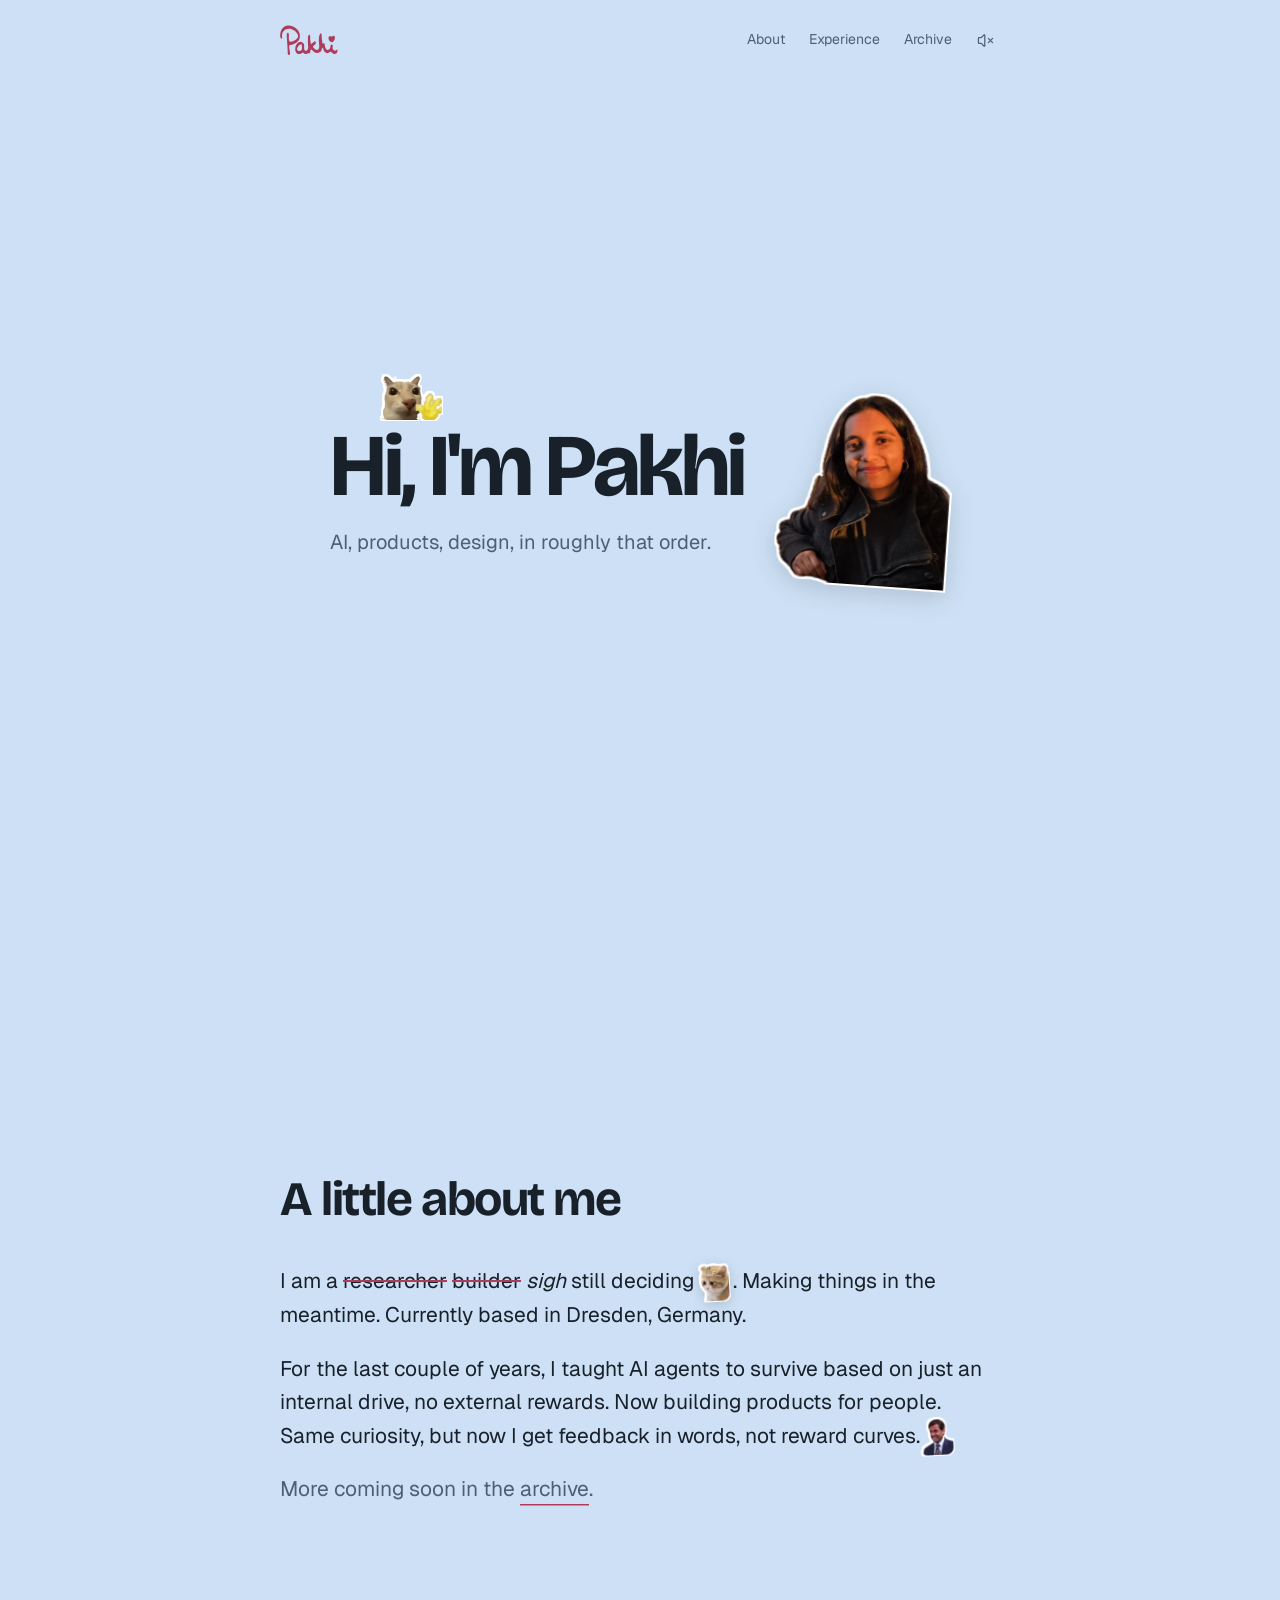
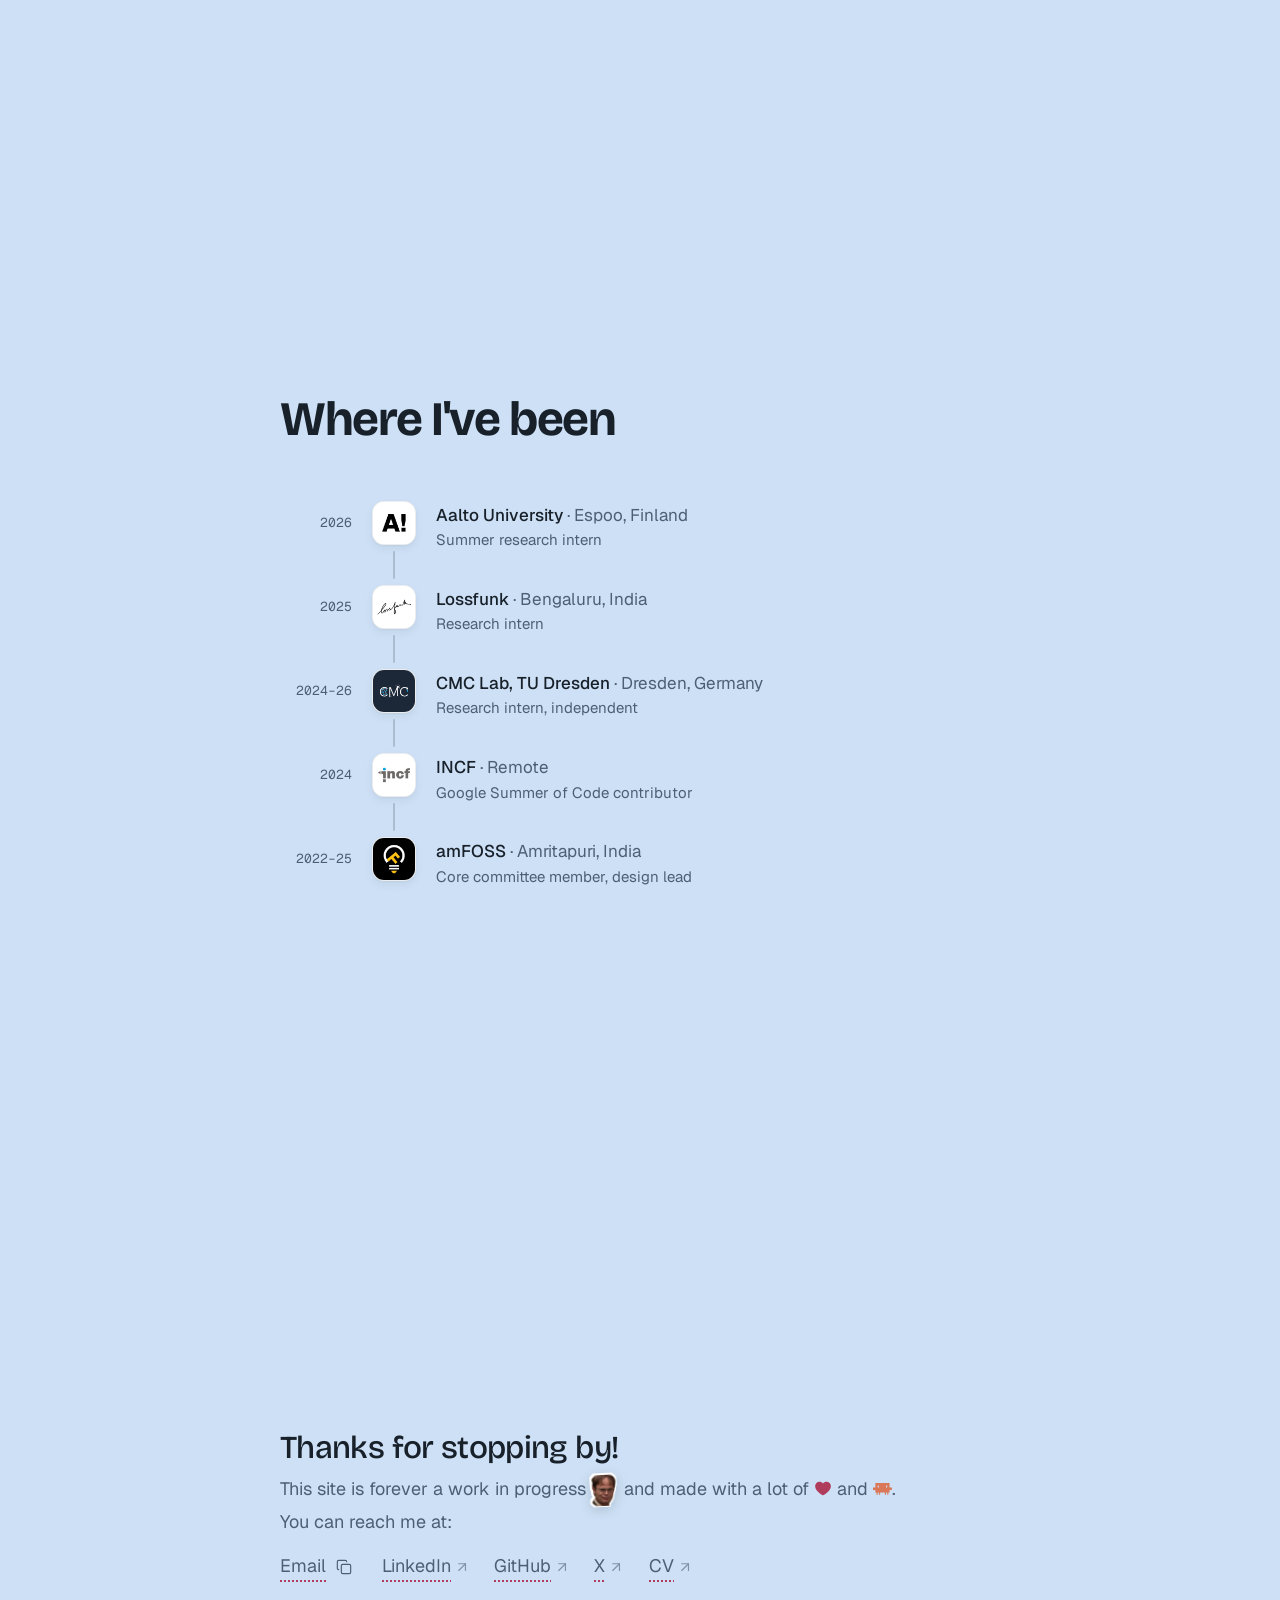
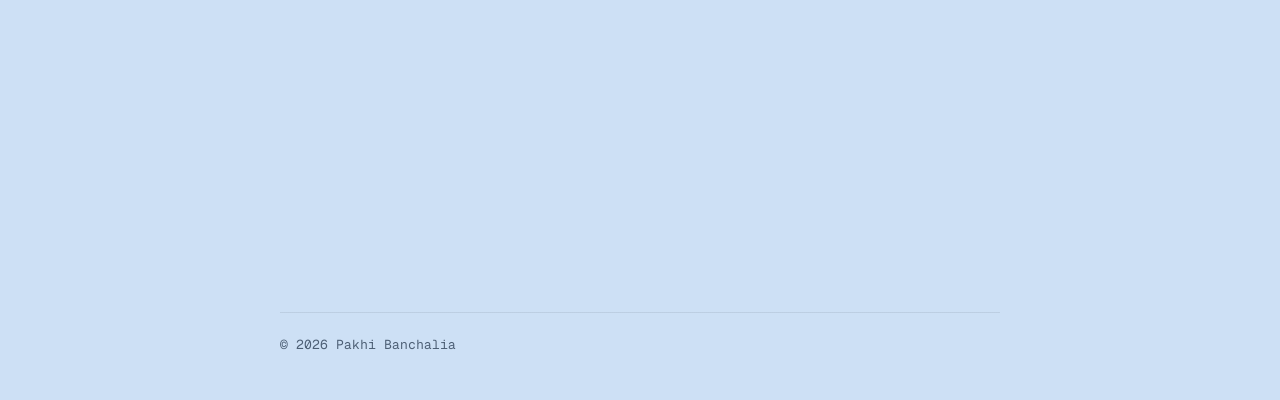
==== commit 33cc9c7a: "Smoother phone menu, player tucks away on scroll or tap" ====
--- a/index.html
+++ b/index.html
@@ -11,11 +11,11 @@
   <link rel="preconnect" href="https://fonts.googleapis.com">
   <link rel="preconnect" href="https://fonts.gstatic.com" crossorigin>
   <link href="https://fonts.googleapis.com/css2?family=Bricolage+Grotesque:opsz,wdth,wght@12..96,75..100,400..800&family=Geist:wght@400;500&family=Geist+Mono&display=swap" rel="stylesheet">
-  <link rel="stylesheet" href="styles.css?v=55">
+  <link rel="stylesheet" href="styles.css?v=56">
   <script src="palette.js?v=5"></script>
   <script src="sfx.js?v=12" defer></script>
   <script src="nav.js?v=1" defer></script>
-  <script src="music.js?v=10" defer></script>
+  <script src="music.js?v=11" defer></script>
   <script src="contact.js?v=3" defer></script>
   <script src="hello.js?v=7" defer></script>
 </head>
--- a/styles.css
+++ b/styles.css
@@ -732,26 +732,47 @@
 .burger[aria-expanded="true"] .l3 { transform: translateY(-6px) rotate(-45deg); }
 
 /* Phone menu: foggy glass over the whole screen, spreading out in a circle
-   from the menu button in the top right corner. Links one under another. */
+   from the menu button in the top right corner. Links one under another.
+   The circle is a plain shape that grows (smooth on phones); the blur fades
+   in underneath as it finishes, since redrawing a blur every frame stutters. */
 .menu {
+  --from-x: calc(100% - var(--gutter) - 12px);
+  --from-y: calc(var(--top-h) / 2);
   position: fixed;
   inset: 0;
   z-index: 30;
   display: flex;
   align-items: flex-start;
   padding: calc(var(--top-h) + 40px) var(--gutter) 40px;
-  background: color-mix(in srgb, var(--paper) 62%, transparent);
+  overflow: hidden;
+  visibility: hidden;
+  transition: visibility 0s linear 0.5s;
+}
+.menu.open { visibility: visible; transition: visibility 0s; }
+.menu::before, .menu::after { content: ""; position: absolute; z-index: -1; pointer-events: none; }
+/* the fog */
+.menu::before {
+  inset: 0;
+  background: color-mix(in srgb, var(--paper) 35%, transparent);
   -webkit-backdrop-filter: blur(22px) saturate(1.3);
           backdrop-filter: blur(22px) saturate(1.3);
-  clip-path: circle(0 at calc(100% - var(--gutter) - 12px) calc(var(--top-h) / 2));
-  visibility: hidden;
-  transition: clip-path 0.6s cubic-bezier(0.65, 0, 0.35, 1), visibility 0s linear 0.6s;
-}
-.menu.open {
-  clip-path: circle(150% at calc(100% - var(--gutter) - 12px) calc(var(--top-h) / 2));
-  visibility: visible;
-  transition: clip-path 0.7s cubic-bezier(0.65, 0, 0.35, 1), visibility 0s;
-}
+  opacity: 0;
+  transition: opacity 0.2s ease;
+}
+.menu.open::before { opacity: 1; transition: opacity 0.35s ease 0.3s; }
+/* the spreading circle: big enough from the corner to cover any screen */
+.menu::after {
+  left: var(--from-x);
+  top: var(--from-y);
+  width: 300vmax;
+  height: 300vmax;
+  border-radius: 50%;
+  background: color-mix(in srgb, var(--paper) 72%, transparent);
+  transform: translate(-50%, -50%) scale(0);
+  will-change: transform;
+  transition: transform 0.5s cubic-bezier(0.65, 0, 0.35, 1);
+}
+.menu.open::after { transform: translate(-50%, -50%) scale(1); transition: transform 0.65s cubic-bezier(0.65, 0, 0.35, 1); }
 .menu nav { display: flex; flex-direction: column; align-items: flex-start; gap: 14px; }
 .menu a {
   position: relative;
@@ -772,5 +793,5 @@
 .menu .soon::before { left: calc(100% + 12px); bottom: auto; top: 50%; transform: translate(-4px, -50%); }
 .menu .soon.said::before { transform: translate(0, -50%); }
 @media (prefers-reduced-motion: reduce) {
-  .menu, .menu.open, .menu a, .burger line, .top { transition: none; }
-}
+  .menu, .menu.open, .menu::before, .menu::after, .menu a, .burger line, .top { transition: none !important; }
+}
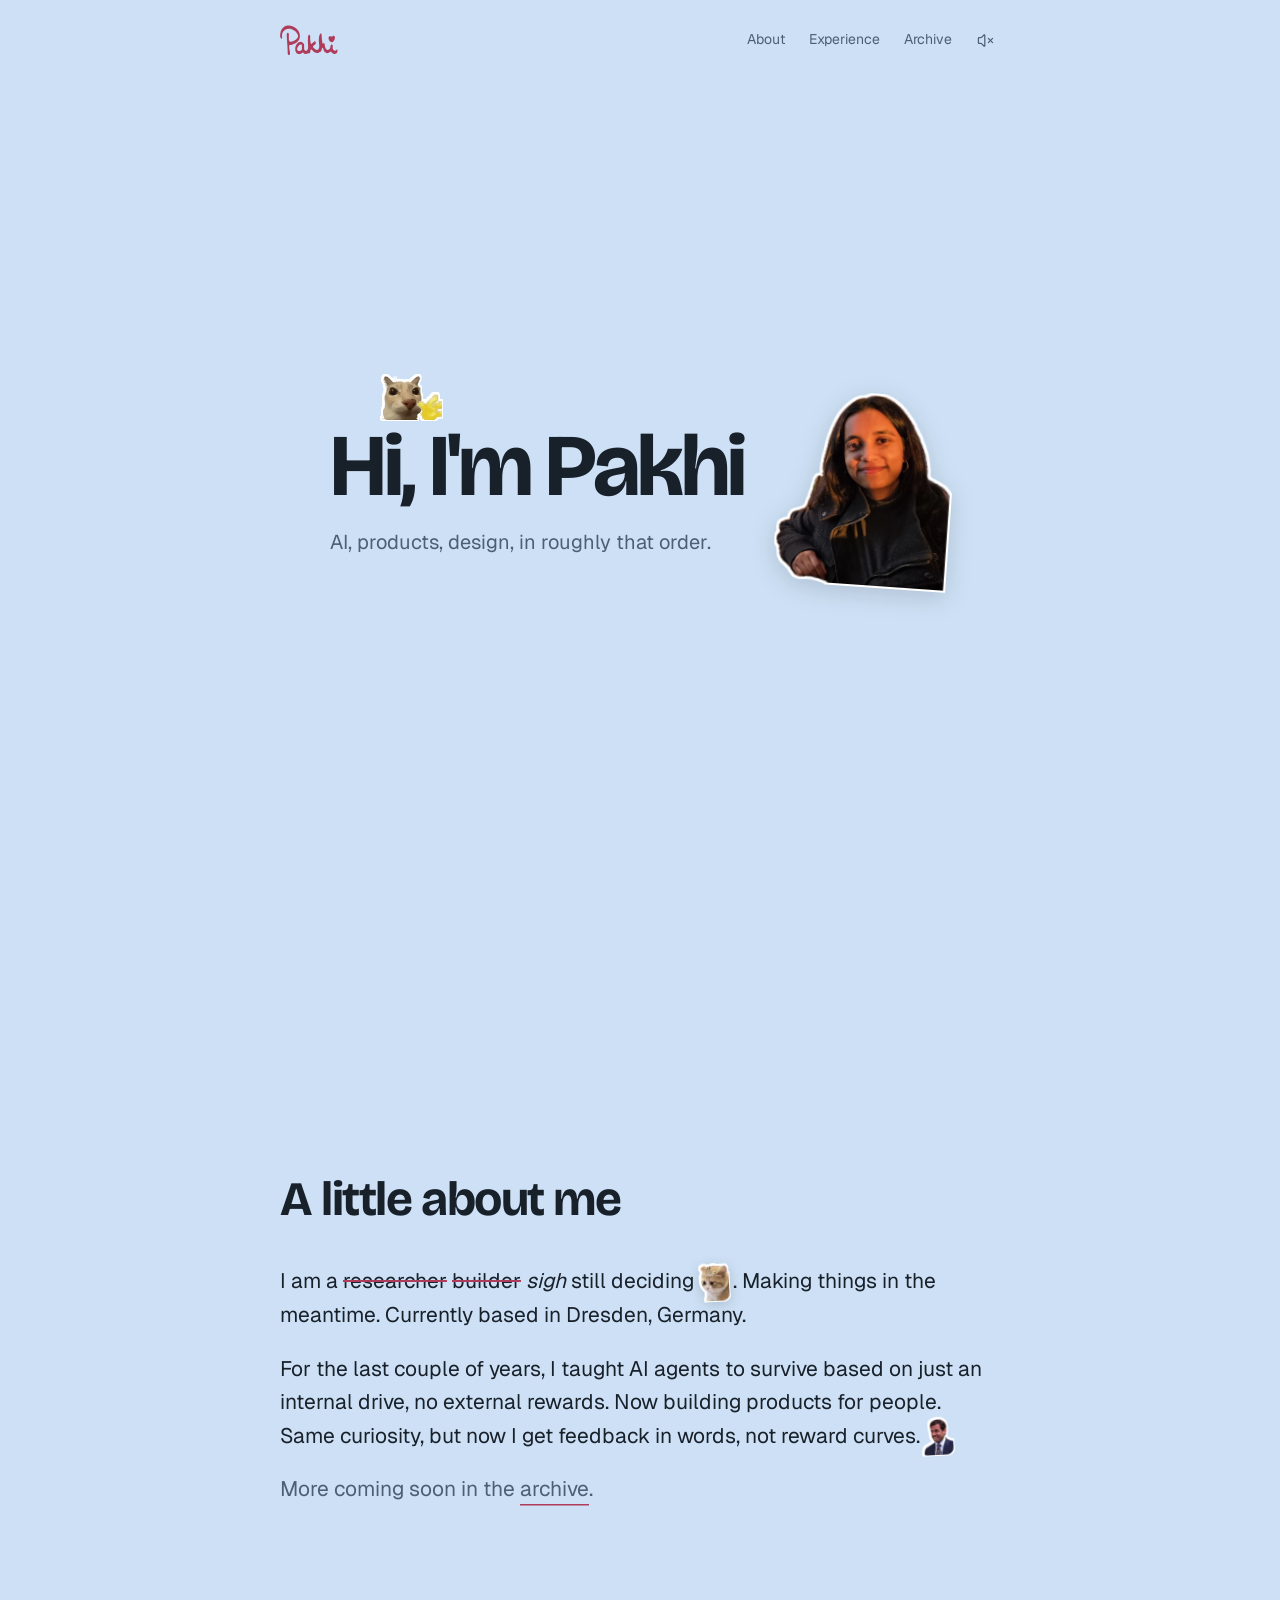
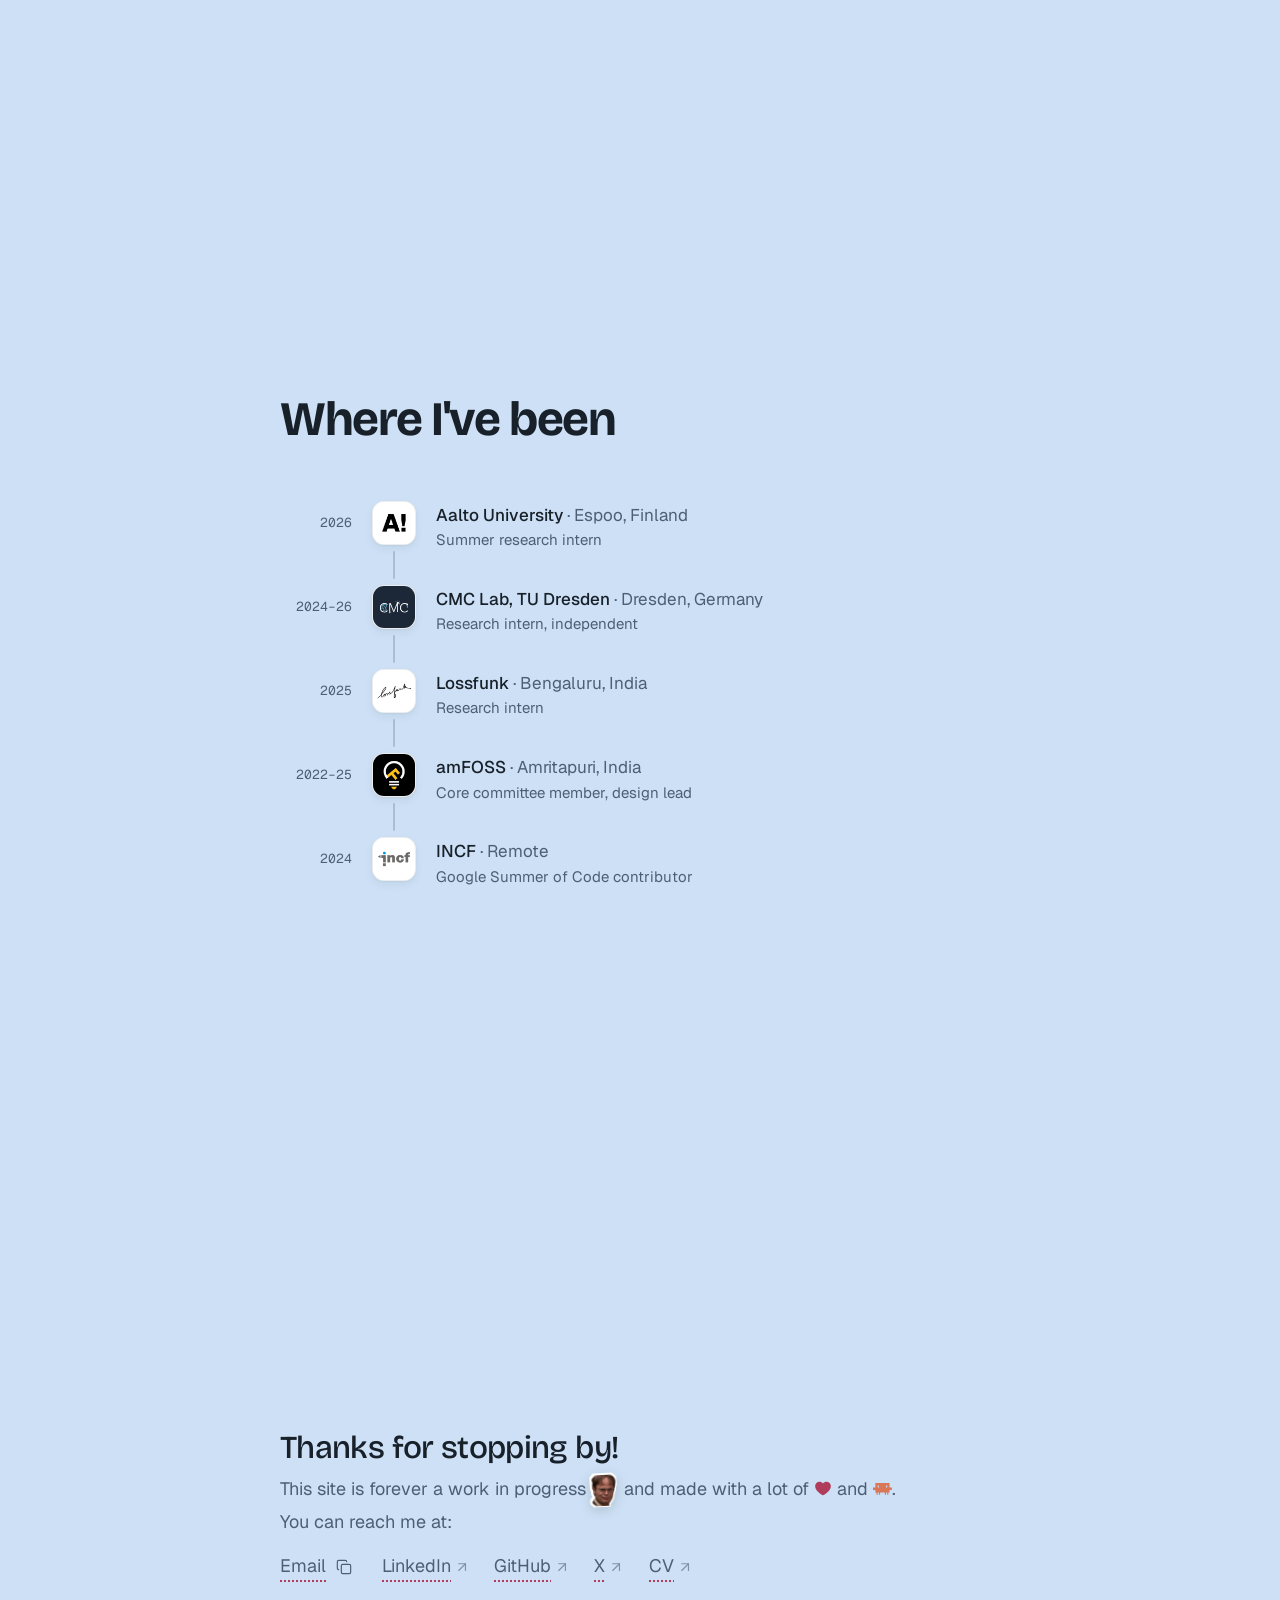
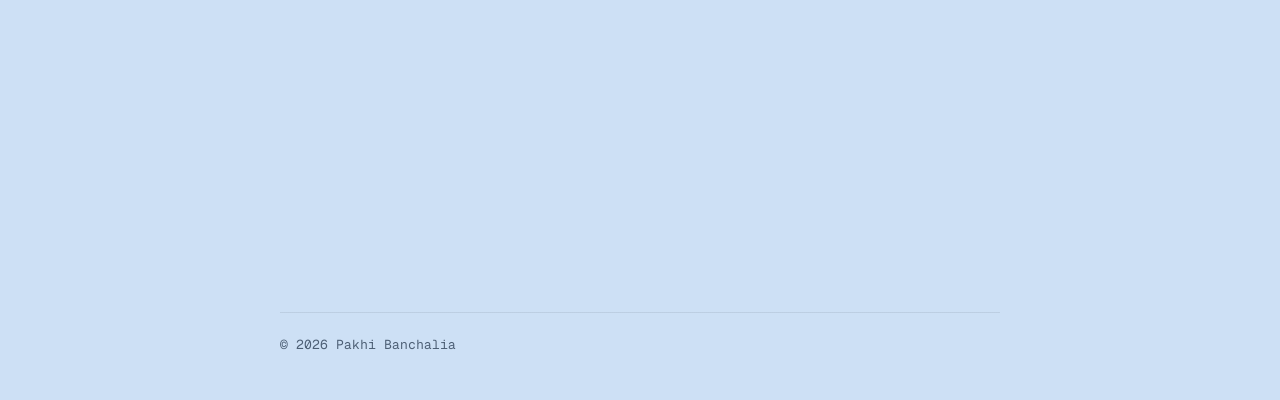
==== commit 09e7886b: "Order experience by end date" ====
--- a/index.html
+++ b/index.html
@@ -87,6 +87,17 @@
         </div>
       </li>
       <li>
+        <span class="when">2024–26</span>
+        <span class="logo" aria-hidden="true"><img src="assets/logos/cmc.png" alt="" width="160" height="160"></span>
+        <div class="entry">
+          <div class="head">
+            <span class="org"><a href="https://shervinsafavi.github.io/cmclab/" target="_blank" rel="noreferrer">CMC Lab</a>, TU Dresden <span class="loc">· Dresden, Germany</span></span>
+            <span class="title">Research intern, independent</span>
+          </div>
+          <div class="more"><div class="inner"><p class="did">Designed RL agents with internal drives to see what they keep and generalise as their tasks change, then decoded movement and internal state from their network activity.</p><p class="refs"><a href="https://pure.mpg.de/pubman/faces/ViewItemOverviewPage.jsp?itemId=item_3681220" target="_blank" rel="noreferrer">Bernstein 2025</a> <span aria-hidden="true">·</span> <a href="https://brainconf.u-bordeaux.fr/assets/Group/24/BrainBody_Abstract_Book.pdf" target="_blank" rel="noreferrer">BrainBody 2025 talk</a></p></div></div>
+        </div>
+      </li>
+      <li>
         <span class="when">2025</span>
         <span class="logo" aria-hidden="true"><img src="assets/logos/lossfunk.png" alt="" width="160" height="160"></span>
         <div class="entry">
@@ -98,14 +109,14 @@
         </div>
       </li>
       <li>
-        <span class="when">2024–26</span>
-        <span class="logo" aria-hidden="true"><img src="assets/logos/cmc.png" alt="" width="160" height="160"></span>
+        <span class="when">2022–25</span>
+        <span class="logo" aria-hidden="true"><img src="assets/logos/amfoss.png" alt="" width="160" height="160"></span>
         <div class="entry">
           <div class="head">
-            <span class="org"><a href="https://shervinsafavi.github.io/cmclab/" target="_blank" rel="noreferrer">CMC Lab</a>, TU Dresden <span class="loc">· Dresden, Germany</span></span>
-            <span class="title">Research intern, independent</span>
+            <span class="org"><a href="https://amfoss.in/" target="_blank" rel="noreferrer">amFOSS</a> <span class="loc">· Amritapuri, India</span></span>
+            <span class="title">Core committee member, design lead</span>
           </div>
-          <div class="more"><div class="inner"><p class="did">Designed RL agents with internal drives to see what they keep and generalise as their tasks change, then decoded movement and internal state from their network activity.</p><p class="refs"><a href="https://pure.mpg.de/pubman/faces/ViewItemOverviewPage.jsp?itemId=item_3681220" target="_blank" rel="noreferrer">Bernstein 2025</a> <span aria-hidden="true">·</span> <a href="https://brainconf.u-bordeaux.fr/assets/Group/24/BrainBody_Abstract_Book.pdf" target="_blank" rel="noreferrer">BrainBody 2025 talk</a></p></div></div>
+          <div class="more"><div class="inner"><p class="did">Helped run a student open-source community: weekly project check-ins, nudging stalled work, and linking members with staff and the founder. Also led the design team, including the <a href="https://amfoss.in/" target="_blank" rel="noreferrer">amfoss.in</a> redesign.</p></div></div>
         </div>
       </li>
       <li>
@@ -117,17 +128,6 @@
             <span class="title"><a href="https://summerofcode.withgoogle.com/archive/2024/projects/TcBeD9Pl" target="_blank" rel="noreferrer">Google Summer of Code</a> contributor</span>
           </div>
           <div class="more"><div class="inner"><p class="did">Grew a worm embryo cell by cell with a graph neural cellular automaton, learning where each new cell sits in 3D as it divides. Also turned the embryo data into interactive maps, released as <a href="https://github.com/DevoLearn/DevoGraph/tree/main/Growing-GNN" target="_blank" rel="noreferrer">open-source code</a>.</p><p class="refs"><a href="https://medium.com/orel-group/developing-adaptive-neural-networks-growing-graphs-for-dynamic-data-representation-286d9ad6c24c" target="_blank" rel="noreferrer">Write-up on Medium</a></p></div></div>
-        </div>
-      </li>
-      <li>
-        <span class="when">2022–25</span>
-        <span class="logo" aria-hidden="true"><img src="assets/logos/amfoss.png" alt="" width="160" height="160"></span>
-        <div class="entry">
-          <div class="head">
-            <span class="org"><a href="https://amfoss.in/" target="_blank" rel="noreferrer">amFOSS</a> <span class="loc">· Amritapuri, India</span></span>
-            <span class="title">Core committee member, design lead</span>
-          </div>
-          <div class="more"><div class="inner"><p class="did">Helped run a student open-source community: weekly project check-ins, nudging stalled work, and linking members with staff and the founder. Also led the design team, including the <a href="https://amfoss.in/" target="_blank" rel="noreferrer">amfoss.in</a> redesign.</p></div></div>
         </div>
       </li>
     </ul>
